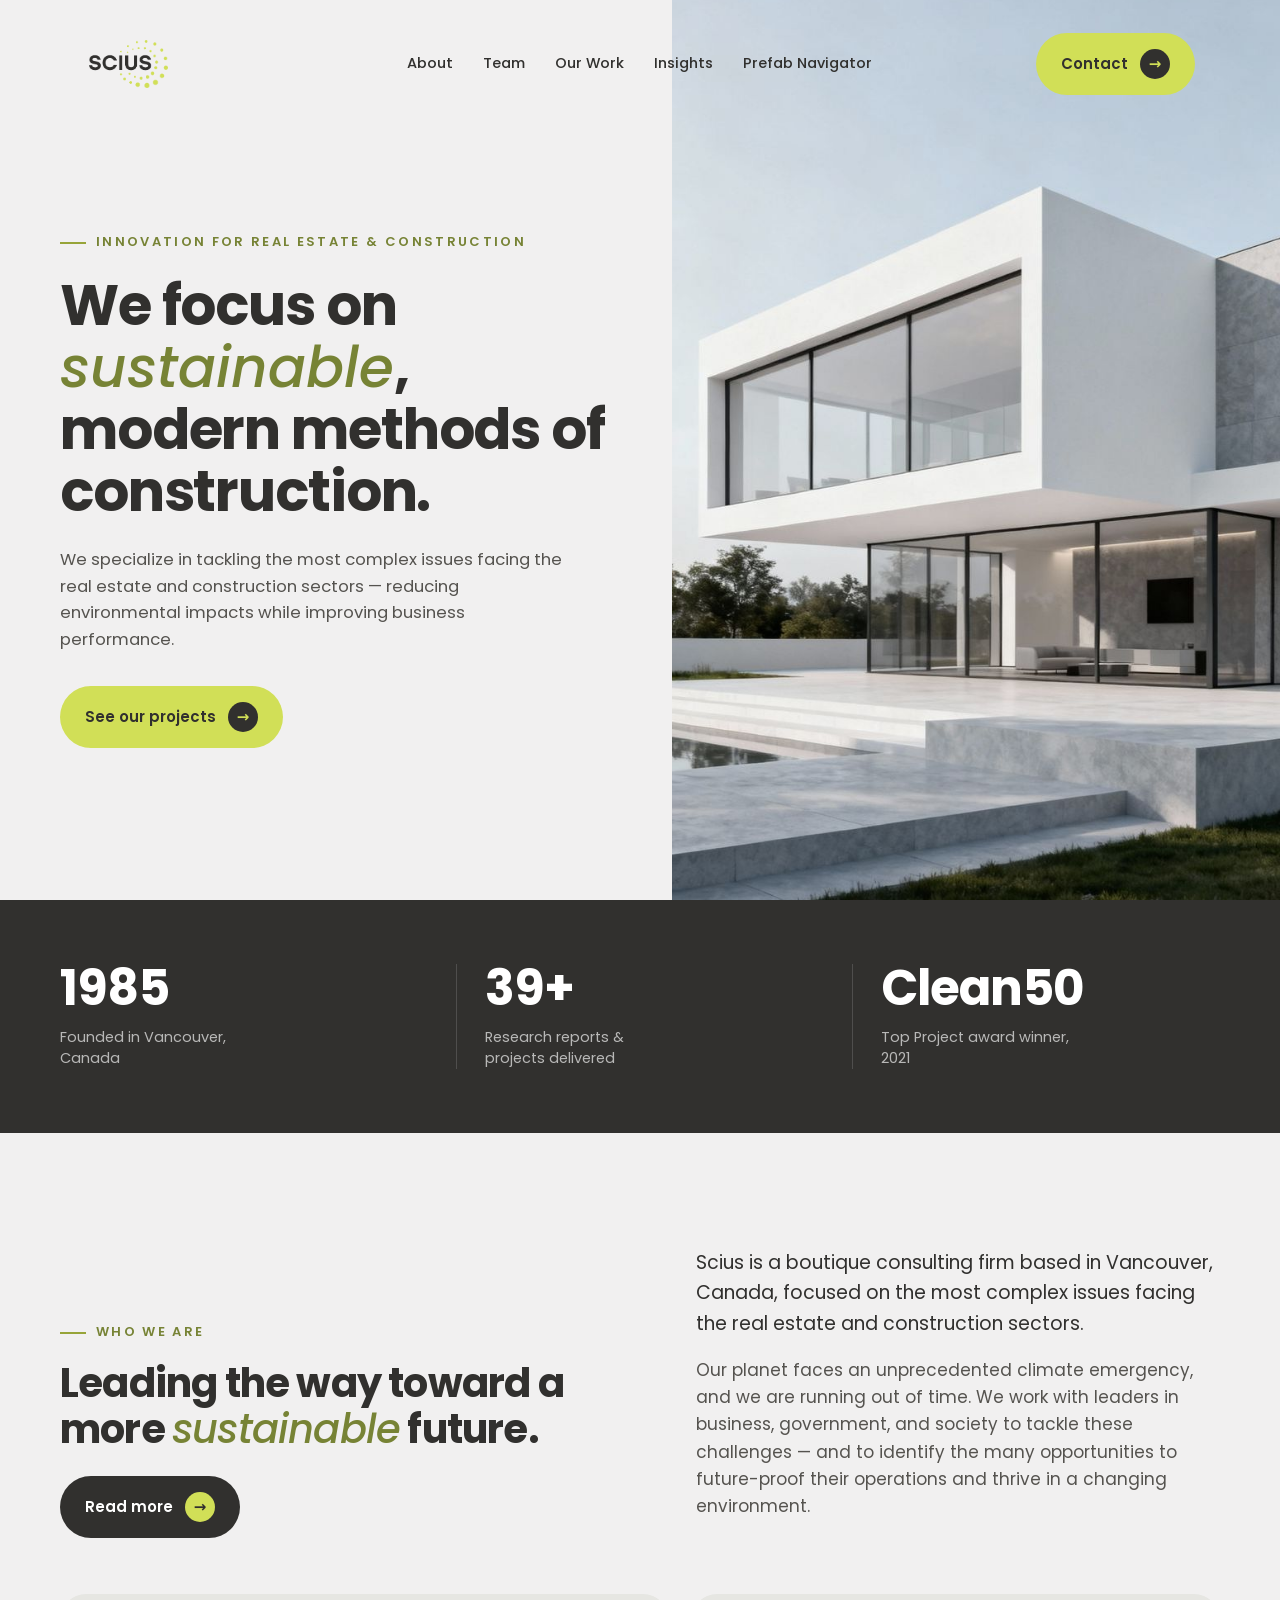
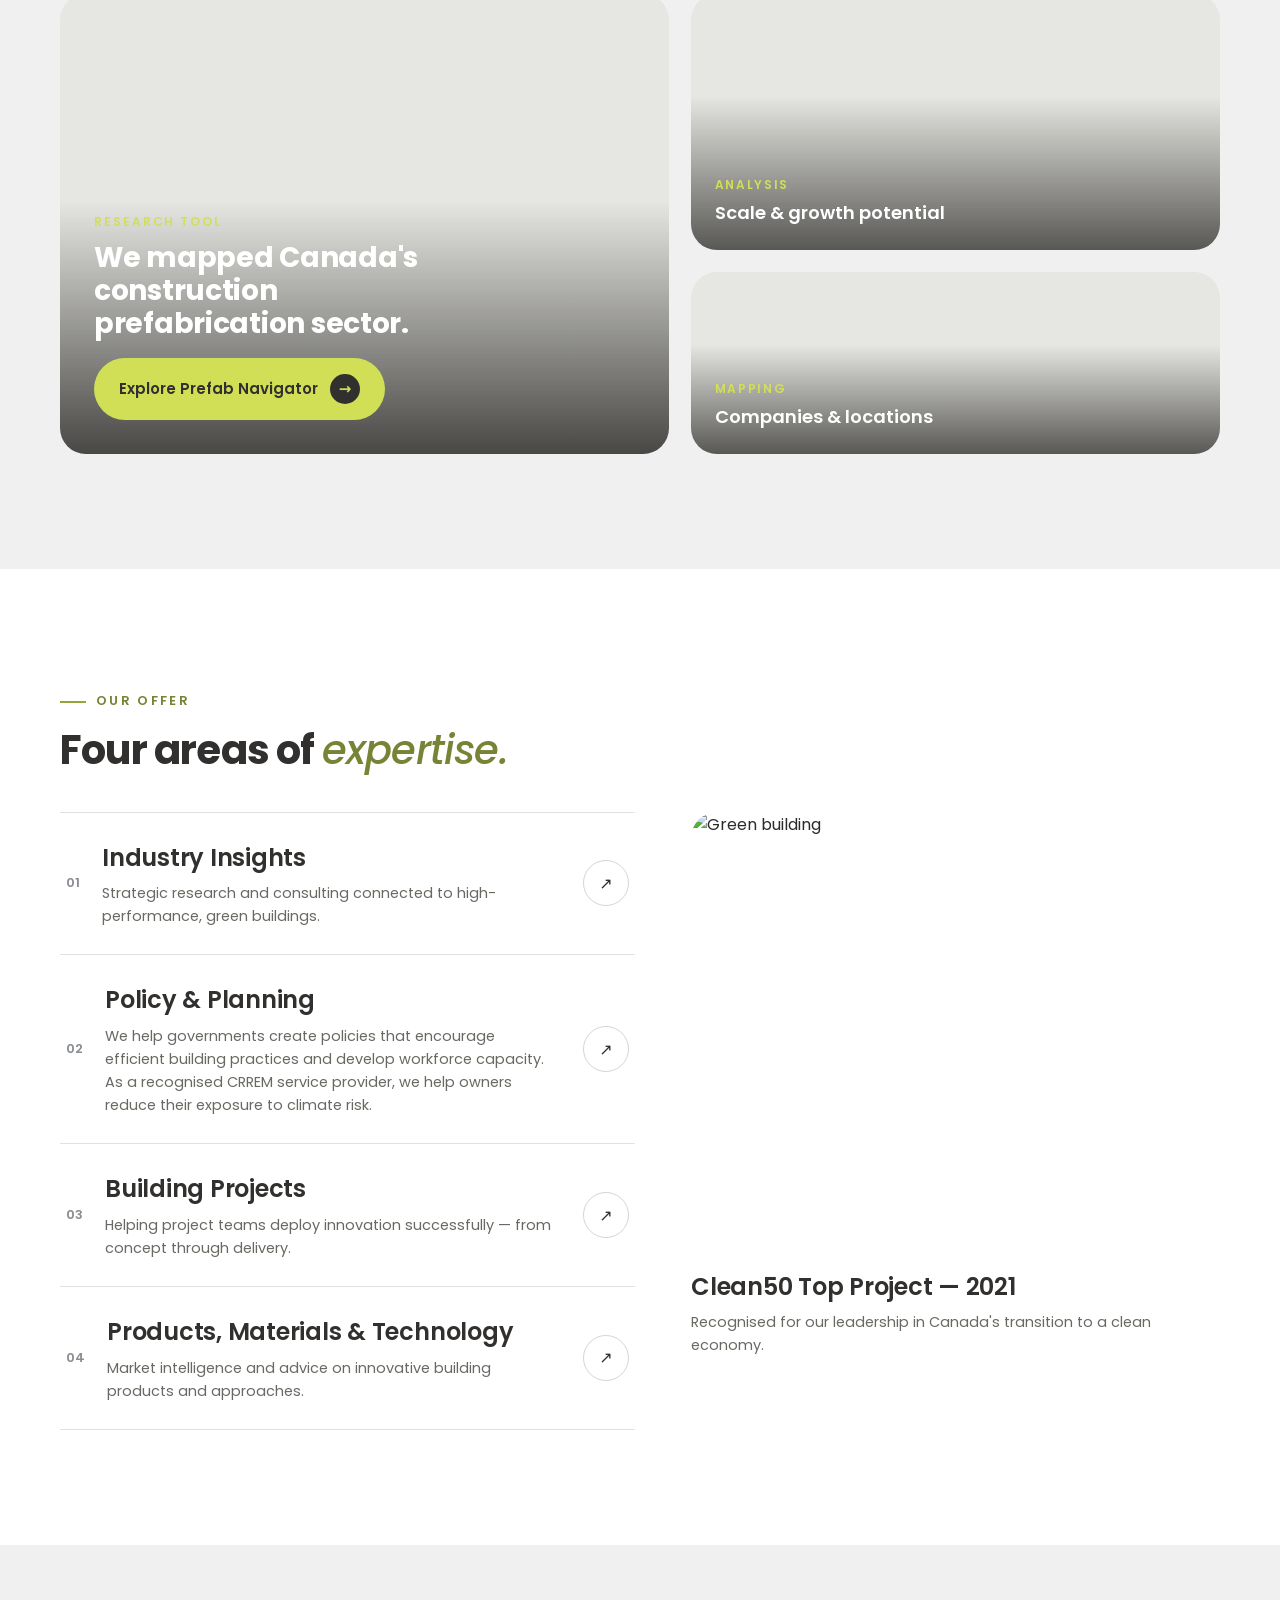
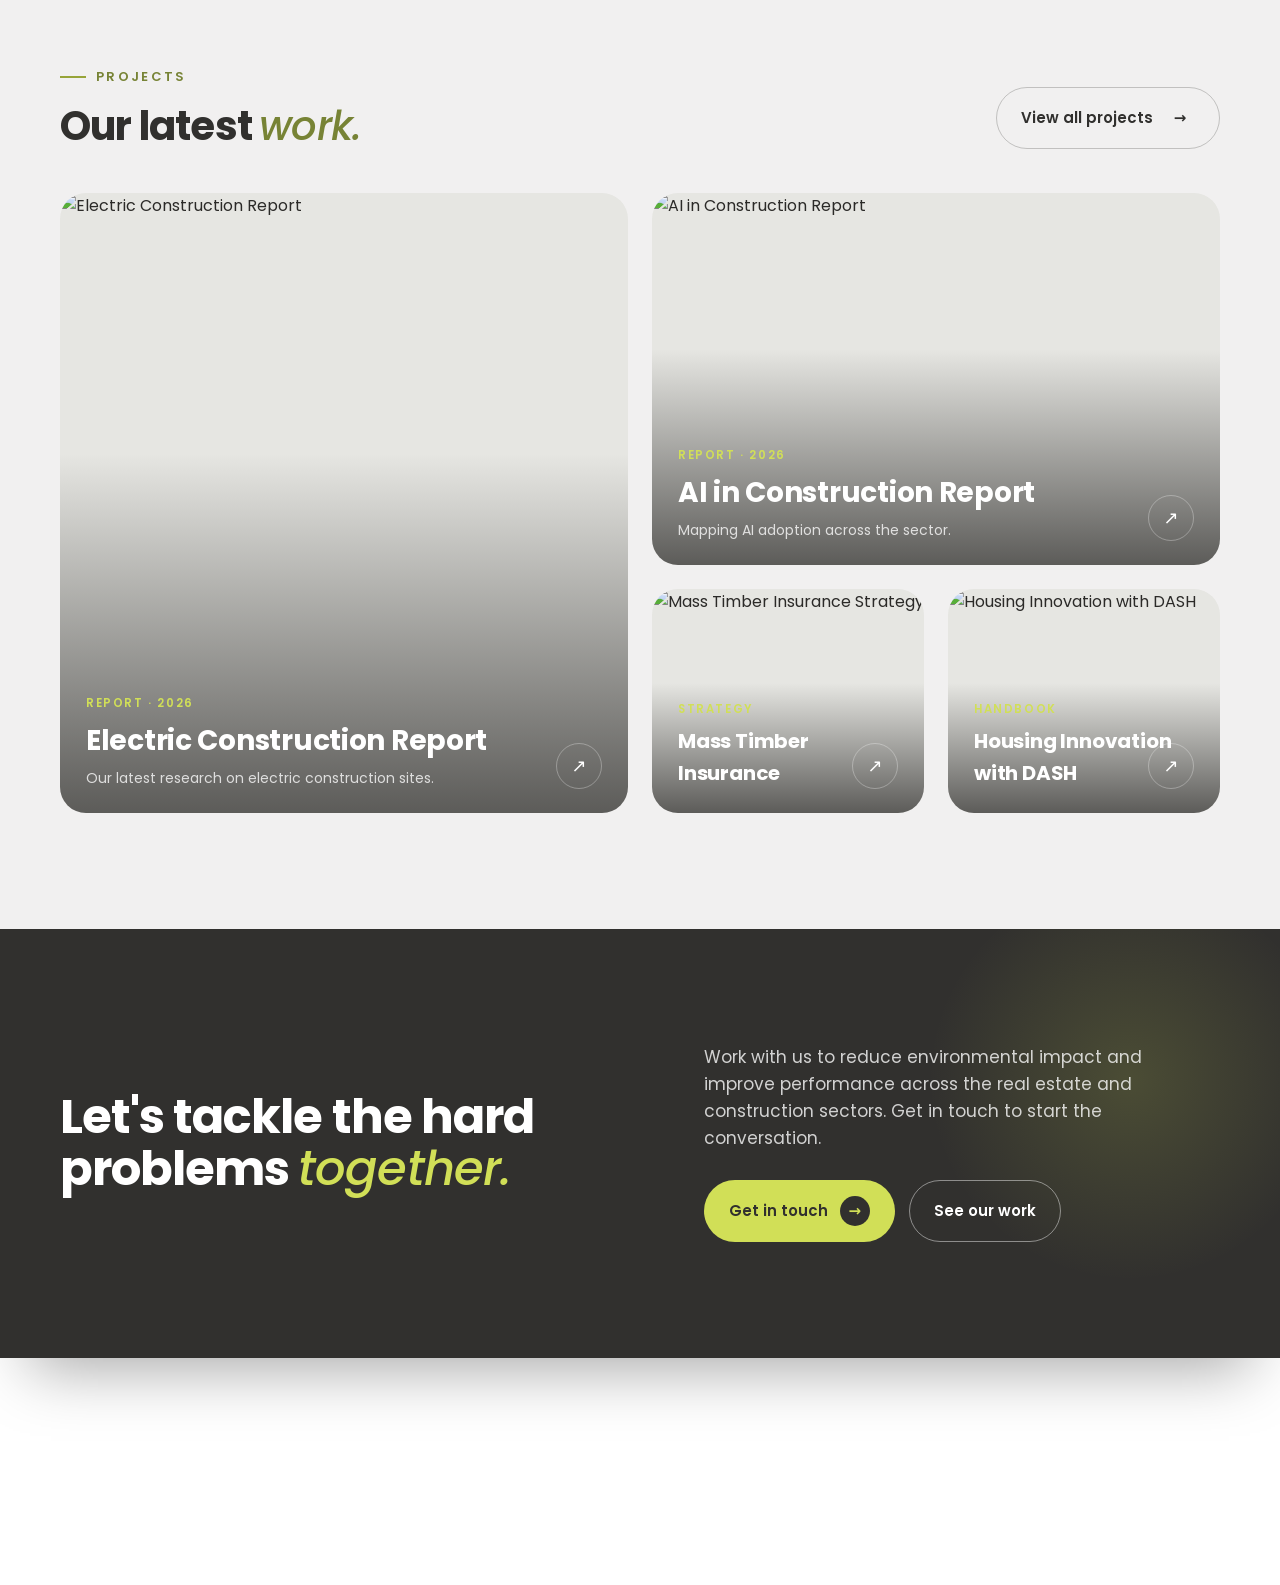
==== index.html @ 86c3b182 "Add single project page for Electric Construction Report - Full-bleed hero with image, tags, title, " ====
<!DOCTYPE html>
<html lang="en">
<head>
<meta charset="UTF-8" />
<meta name="viewport" content="width=device-width, initial-scale=1.0" />
<title>Scius Advisory — Innovation for Real Estate &amp; Construction</title>
<link rel="preconnect" href="https://fonts.googleapis.com" />
<link rel="preconnect" href="https://fonts.gstatic.com" crossorigin />
<link href="https://fonts.googleapis.com/css2?family=Poppins:ital,wght@0,400;0,500;0,600;0,700;0,800;1,400;1,500&display=swap" rel="stylesheet" />
<link rel="stylesheet" href="styles.css" />

</head>
<body>

  <!-- ========== HEADER ========== -->
  <header class="site-header" id="header">
    <div class="container">
      <div class="header-inner">
        <a href="index.html" class="logo" aria-label="Scius home">
          <img class="logo-light" src="assets/scius-logo-light.png" alt="Scius" />
          <img class="logo-dark" src="assets/scius-logo-dark.png" alt="Scius" />
        </a>
        <nav class="main-nav">
          <a href="about.html">About</a>
          <a href="team.html">Team</a>
          <a href="work.html">Our Work</a>
          <a href="insights.html">Insights</a>
          <a href="#prefab">Prefab Navigator</a>
        </nav>
        <div class="header-cta">
          <a href="contact.html" class="btn btn-lime">Contact<span class="arrow">→</span></a>
          <button class="nav-toggle" aria-label="Menu">≡</button>
        </div>
      </div>
    </div>
  </header>

  <!-- ========== MOBILE NAV ========== -->
  <div class="mobile-nav" id="mobileNav">
    <div class="mobile-nav-backdrop" id="mobileNavBackdrop"></div>
    <div class="mobile-nav-panel">
      <button class="mobile-nav-close" id="mobileNavClose" aria-label="Close menu">✕</button>
      <nav class="mobile-nav-links">
        <a href="about.html">About</a>
        <a href="team.html">Team</a>
        <a href="work.html">Our Work</a>
        <a href="insights.html">Insights</a>
        <a href="#prefab">Prefab Navigator</a>
        <a href="contact.html">Contact</a>
      </nav>
      <div class="mobile-nav-cta">
        <a href="contact.html" class="btn btn-lime">Get in touch<span class="arrow">→</span></a>
      </div>
    </div>
  </div>

  <!-- ========== PAGE CONTENT (scrolls over the revealed footer) ========== -->
  <main class="page-content">

  <!-- ========== HERO ========== -->
  <section class="hero" data-screen-label="Hero">
    <div class="hero-text">
      <span class="eyebrow hero-eyebrow">Innovation for Real Estate &amp; Construction</span>
      <h1>We focus on <em class="serif">sustainable</em>, modern methods of construction.</h1>
      <p class="lede">We specialize in tackling the most complex issues facing the real estate and construction sectors — reducing environmental impacts while improving business performance.</p>
      <div class="hero-actions">
        <a href="work.html" class="btn btn-lime">See our projects<span class="arrow">→</span></a>
      </div>
    </div>
    <div class="hero-media">
      <img class="hero-photo" src="assets/hero-house.jpg" alt="Modern sustainable home" />
    </div>
  </section>

  <!-- ========== STATS BAND ========== -->
  <section class="stats-band" data-screen-label="Stats">
    <div class="container">
      <div class="stats-row">
        <div class="stat"><div class="num count-up" data-target="2018" data-no-comma="true">0</div><div class="lbl">Founded in Vancouver, Canada</div></div>
        <div class="stat"><div class="num count-up" data-target="40" data-suffix="+">0</div><div class="lbl">Research reports &amp; projects delivered</div></div>
        <div class="stat"><div class="num">Clean50</div><div class="lbl">Top Project award winner, 2021</div></div>
      </div>
    </div>
  </section>

  <!-- ========== ABOUT / INTRO ========== -->
  <section class="section-pad bg-off" id="about" data-screen-label="About">
    <div class="container">
      <div class="about-head reveal">
        <div>
          <span class="eyebrow">Who we are</span>
          <h2 class="section-title" style="margin-top:18px;">Leading the way toward a more <em class="serif">sustainable</em> future.</h2>
          <div style="margin-top:24px;">
            <a href="about.html" class="btn btn-dark">Read more<span class="arrow">→</span></a>
          </div>
        </div>
        <div class="lead-col">
          <p>Scius is a boutique consulting firm based in Vancouver, Canada, focused on the most complex issues facing the real estate and construction sectors.</p>
          <p>Our planet faces an unprecedented climate emergency, and we are running out of time. We work with leaders in business, government, and society to tackle these challenges — and to identify the many opportunities to future-proof their operations and thrive in a changing environment.</p>
        </div>
      </div>

      <div class="prefab-grid reveal" id="prefab">
        <div class="prefab-main img-ph">
          <img id="prefab-main-img" class="parallax-img" src="https://images.unsplash.com/photo-1600566753190-17f0baa2a6c3?w=1200&q=80" alt="Prefab modular build in progress" />
          <div class="pf-overlay"></div>
          <div class="pf-content">
            <div class="pf-tag">Research tool</div>
            <h3>We mapped Canada's construction prefabrication sector.</h3>
            <a href="#prefab" class="btn btn-lime">Explore Prefab Navigator<span class="arrow">→</span></a>
          </div>
        </div>
        <div class="prefab-side">
          <div class="prefab-card img-ph">
            <img id="prefab-side-1" class="parallax-img" src="https://images.unsplash.com/photo-1541888946425-d81bb19240f5?w=900&q=80" alt="Prefab modular building" />
            <div class="pc-overlay"></div>
            <div class="pc-label"><span>Analysis</span>Scale &amp; growth potential</div>
          </div>
          <div class="prefab-card img-ph">
            <img id="prefab-side-2" class="parallax-img" src="https://images.unsplash.com/photo-1477959858617-67f85cf4f1df?w=900&q=80" alt="Map data facility" />
            <div class="pc-overlay"></div>
            <div class="pc-label"><span>Mapping</span>Companies &amp; locations</div>
          </div>
        </div>
      </div>
    </div>
  </section>

  <!-- ========== WHAT WE DO ========== -->
  <section class="section-pad bg-white" id="services" data-screen-label="What we do">
    <div class="container">
      <div class="wwd-head reveal">
        <span class="eyebrow">Our offer</span>
        <h2 class="section-title" style="margin-top:16px; max-width: 18ch;">Four areas of <em class="serif">expertise.</em></h2>
      </div>
      <div class="wwd-grid">
        <div class="service-list reveal">
          <div class="service">
            <div class="idx">01</div>
            <div><h3>Industry Insights</h3><p>Strategic research and consulting connected to high-performance, green buildings.</p></div>
            <div class="svc-arrow">↗</div>
          </div>
          <div class="service">
            <div class="idx">02</div>
            <div><h3>Policy &amp; Planning</h3><p>We help governments create policies that encourage efficient building practices and develop workforce capacity. As a recognised CRREM service provider, we help owners reduce their exposure to climate risk.</p></div>
            <div class="svc-arrow">↗</div>
          </div>
          <div class="service">
            <div class="idx">03</div>
            <div><h3>Building Projects</h3><p>Helping project teams deploy innovation successfully — from concept through delivery.</p></div>
            <div class="svc-arrow">↗</div>
          </div>
          <div class="service">
            <div class="idx">04</div>
            <div><h3>Products, Materials &amp; Technology</h3><p>Market intelligence and advice on innovative building products and approaches.</p></div>
            <div class="svc-arrow">↗</div>
          </div>
        </div>
        <div class="wwd-right">
          <div class="wwd-media reveal">
            <img id="wwd-img" src="https://images.unsplash.com/photo-1600585154340-be6161a56a0c?w=1200&q=80" alt="Green building" style="position:absolute;inset:0;width:100%;height:100%;object-fit:cover;" />
          </div>
          <div class="wm-badge">
            <div class="t">Clean50 Top Project — 2021</div>
            <div class="s">Recognised for our leadership in Canada's transition to a clean economy.</div>
          </div>
        </div>
      </div>
    </div>
  </section>

  <!-- ========== LATEST WORK ========== -->
  <section class="section-pad bg-off" id="work" data-screen-label="Latest work">
    <div class="container">
      <div class="work-head reveal">
        <div>
          <span class="eyebrow">Projects</span>
          <h2 class="section-title" style="margin-top:16px;">Our latest <em class="serif">work.</em></h2>
        </div>
        <a href="work.html" class="btn btn-outline">View all projects<span class="arrow">→</span></a>
      </div>
      <div class="work-grid reveal">
        <div class="work-col">
          <a class="work-card big img-ph" href="projects/electric-construction-report.html">
            <img id="work-1" src="https://scius.ca/wp-content/uploads/2026/02/Electric_Site_Cover_1200x900-1024x768.jpg" alt="Electric Construction Report" style="width:100%;height:100%;object-fit:cover;" />
            <div class="wc-overlay"></div>
            <div class="wc-meta">
              <div class="tag">Report · 2026</div>
              <h3>Electric Construction Report</h3>
              <div class="loc">Our latest research on electric construction sites.</div>
            </div>
            <span class="wc-arrow">↗</span>
          </a>
        </div>
        <div class="work-col right">
          <a class="work-card tall img-ph" href="#">
            <img id="work-2" src="https://scius.ca/wp-content/uploads/2026/02/AI-in-Construction-1200x900-1-1024x768.jpg" alt="AI in Construction Report" style="width:100%;height:100%;object-fit:cover;" />
            <div class="wc-overlay"></div>
            <div class="wc-meta">
              <div class="tag">Report · 2026</div>
              <h3>AI in Construction Report</h3>
              <div class="loc">Mapping AI adoption across the sector.</div>
            </div>
            <span class="wc-arrow">↗</span>
          </a>
          <div class="work-row2">
            <a class="work-card small img-ph" href="#">
              <img id="work-3" src="https://scius.ca/wp-content/uploads/2025/11/Mass-Timber-Insurance-Strategy_1200x900.jpg" alt="Mass Timber Insurance Strategy" style="width:100%;height:100%;object-fit:cover;" />
              <div class="wc-overlay"></div>
              <div class="wc-meta"><div class="tag">Strategy</div><h3>Mass Timber Insurance</h3></div>
              <span class="wc-arrow">↗</span>
            </a>
            <a class="work-card small img-ph" href="#">
              <img id="work-4" src="https://scius.ca/wp-content/uploads/2025/11/Exploded_1200x900-1024x768.png" alt="Housing Innovation with DASH" style="width:100%;height:100%;object-fit:cover;" />
              <div class="wc-overlay"></div>
              <div class="wc-meta"><div class="tag">Handbook</div><h3>Housing Innovation with DASH</h3></div>
              <span class="wc-arrow">↗</span>
            </a>
          </div>
        </div>
      </div>
    </div>
  </section>

  <!-- ========== CTA BAND (full-width) ========== -->
  <section class="cta-section section-pad" id="contact" data-screen-label="CTA">
    <div class="cta-deco"></div>
    <div class="container">
      <div class="cta-inner reveal">
        <h2>Let's tackle the hard problems <em class="serif">together.</em></h2>
        <div>
          <p>Work with us to reduce environmental impact and improve performance across the real estate and construction sectors. Get in touch to start the conversation.</p>
          <div class="cta-actions">
            <a href="contact.html" class="btn btn-lime">Get in touch<span class="arrow">→</span></a>
            <a href="work.html" class="btn btn-ghost">See our work</a>
          </div>
        </div>
      </div>
    </div>
  </section>

  </main>
  <!-- ========== /PAGE CONTENT ========== -->

  <!-- ========== FOOTER ========== -->
  <footer class="site-footer">
    <div class="container">
      <div class="footer-main">
        <a href="index.html"><img class="f-logo" src="assets/scius-logo-dark.png" alt="Scius Advisory" /></a>
        <nav class="footer-nav">
          <a href="about.html">About</a>
          <a href="team.html">Team</a>
          <a href="work.html">Our Work</a>
          <a href="insights.html">Insights</a>
          <a href="#prefab">Prefab Navigator</a>
          <a href="contact.html">Contact us</a>
        </nav>
        <a class="footer-social" href="https://www.linkedin.com/company/scius-advisory/" aria-label="LinkedIn">in</a>
      </div>
      <div class="footer-bottom">
        <div>© 2026 Scius Advisory Inc. All rights reserved.</div>
        <div class="legal">
          <a href="#">Privacy Policy</a>
          <a href="#">Terms of Service</a>
          <a href="#">Cookies Settings</a>
        </div>
      </div>
    </div>
  </footer>

  <!-- ========== SITE BEHAVIOUR ========== -->
  <script src="script.js"></script>


</body>
</html>
---- styles.css ----
:root {
  --charcoal: #31302E;
  --charcoal-2: #3d3c39;
  --moss: #778335;
  --fresh: #97A439;
  --lime: #D1DF57;
  --grey: #8A8E92;
  --offwhite: #F1F0F0;
  --white: #FFFFFF;
  --ink: #2b2a28;

  --font-sans: 'Poppins', system-ui, -apple-system, sans-serif;
  --font-serif: 'Poppins', system-ui, sans-serif;

  --maxw: 1240px;
  --gutter: 40px;
  --radius: 18px;
  --radius-lg: 26px;
}

* { box-sizing: border-box; margin: 0; padding: 0; }

html { scroll-behavior: smooth; }

body {
  font-family: var(--font-sans);
  color: var(--ink);
  background: var(--white);
  -webkit-font-smoothing: antialiased;
  text-rendering: optimizeLegibility;
  line-height: 1.6;
  overflow-x: hidden;
}

img { display: block; max-width: 100%; }

.container {
  width: 100%;
  max-width: var(--maxw);
  margin-inline: auto;
  padding-inline: var(--gutter);
}

a { color: inherit; text-decoration: none; }

em.serif {
  font-family: var(--font-serif);
  font-style: italic;
  font-weight: 500;
}

.eyebrow {
  font-size: 13px;
  font-weight: 600;
  letter-spacing: 0.18em;
  text-transform: uppercase;
  color: var(--moss);
  display: inline-flex;
  align-items: center;
  gap: 10px;
}
.eyebrow::before {
  content: "";
  width: 26px; height: 2px;
  background: var(--fresh);
  display: inline-block;
}

/* ---------- Buttons ---------- */
.btn {
  display: inline-flex;
  align-items: center;
  gap: 12px;
  font-family: var(--font-sans);
  font-weight: 600;
  font-size: 15px;
  padding: 15px 24px;
  border-radius: 100px;
  border: 1.5px solid transparent;
  cursor: pointer;
  transition: transform .25s ease, background .25s ease, color .25s ease, border-color .25s ease;
  white-space: nowrap;
}
.btn:hover { transform: translateY(-2px); }
.btn .arrow {
  width: 30px; height: 30px;
  border-radius: 50%;
  display: grid; place-items: center;
  flex: none;
  transition: transform .25s ease;
}
.btn:hover .arrow { transform: translate(2px, -2px); }

.btn-lime { background: var(--lime); color: var(--charcoal); }
.btn-lime .arrow { background: var(--charcoal); color: var(--lime); }
.btn-lime:hover { background: #c6d544; }

.btn-dark { background: var(--charcoal); color: var(--white); }
.btn-dark .arrow { background: var(--lime); color: var(--charcoal); }

.btn-ghost { background: transparent; color: var(--white); border-color: rgba(255,255,255,.45); }
.btn-ghost:hover { background: rgba(255,255,255,.1); border-color: rgba(255,255,255,.8); }

.btn-outline { background: transparent; color: var(--charcoal); border-color: rgba(49,48,46,.25); }
.btn-outline:hover { border-color: var(--charcoal); }

/* ---------- Header ---------- */
.site-header {
  position: fixed;
  inset: 0 0 auto 0;
  z-index: 100;
  padding-top: 18px;
  transition: padding .3s ease;
}
.header-inner {
  display: flex;
  align-items: center;
  justify-content: space-between;
  gap: 28px;
  padding: 14px 24px 14px 28px;
  border-radius: 100px;
  border: 1px solid transparent;
  transition: background .3s ease, border-color .3s ease, box-shadow .3s ease;
}
.site-header.scrolled { padding-top: 12px; }
.site-header.scrolled .header-inner {
  background: rgba(241,240,240,.85);
  backdrop-filter: blur(14px);
  -webkit-backdrop-filter: blur(14px);
  border-color: rgba(49,48,46,.08);
  box-shadow: 0 10px 30px -18px rgba(0,0,0,.3);
}

.logo { position: relative; height: 48px; width: 154px; flex: none; }
.logo img { position: absolute; inset: 0; height: 100%; width: auto; object-fit: contain; transition: opacity .3s ease; }
.logo .logo-light { opacity: 0; }
.logo .logo-dark { opacity: 1; }

.main-nav { display: flex; align-items: center; gap: 30px; }
.main-nav a {
  font-size: 14.5px;
  font-weight: 500;
  color: var(--charcoal);
  transition: color .25s ease;
  position: relative;
}
.main-nav a::after {
  content: ""; position: absolute; left: 0; bottom: -6px;
  width: 0; height: 2px; background: var(--fresh);
  transition: width .25s ease;
}
.main-nav a:hover::after, .main-nav a.active::after { width: 100%; }
.main-nav a.active { color: var(--moss); }

.header-cta { display: flex; align-items: center; gap: 8px; }
.nav-toggle { display: none; }

/* ---------- Mobile Nav Overlay ---------- */
.mobile-nav {
  position: fixed;
  inset: 0;
  z-index: 200;
  visibility: hidden;
  pointer-events: none;
}
.mobile-nav.open {
  visibility: visible;
  pointer-events: auto;
}
.mobile-nav-backdrop {
  position: absolute;
  inset: 0;
  background: rgba(28,27,25,.45);
  opacity: 0;
  transition: opacity .35s ease;
}
.mobile-nav.open .mobile-nav-backdrop { opacity: 1; }
.mobile-nav-panel {
  position: absolute;
  top: 0; right: 0; bottom: 0;
  width: min(340px, 85vw);
  background: var(--white);
  padding: 28px;
  display: flex;
  flex-direction: column;
  gap: 8px;
  transform: translateX(100%);
  transition: transform .35s cubic-bezier(.4,0,.2,1);
  overflow-y: auto;
}
.mobile-nav.open .mobile-nav-panel { transform: translateX(0); }
.mobile-nav-close {
  align-self: flex-end;
  width: 44px; height: 44px;
  border-radius: 50%;
  border: 1.5px solid rgba(49,48,46,.15);
  background: transparent;
  color: var(--charcoal);
  font-size: 22px;
  cursor: pointer;
  display: grid;
  place-items: center;
  transition: background .25s ease;
  margin-bottom: 12px;
}
.mobile-nav-close:hover { background: var(--offwhite); }
.mobile-nav-links {
  display: flex;
  flex-direction: column;
  gap: 0;
}
.mobile-nav-links a {
  display: block;
  padding: 16px 4px;
  font-size: 18px;
  font-weight: 600;
  color: var(--charcoal);
  border-bottom: 1px solid rgba(49,48,46,.08);
  transition: color .25s ease, padding-left .25s ease;
}
.mobile-nav-links a:first-child { border-top: 1px solid rgba(49,48,46,.08); }
.mobile-nav-links a:hover { color: var(--moss); padding-left: 8px; }
.mobile-nav-links a.active { color: var(--moss); }
.mobile-nav-cta {
  margin-top: auto;
  padding-top: 24px;
}
.mobile-nav-cta .btn { width: 100%; justify-content: center; }

/* ---------- Hero ---------- */
/* Subtle placeholder treatment so empty image slots read as image zones */
.img-ph {
  background-color: #e6e6e2;
}

.hero {
  position: relative;
  min-height: 100vh;
  display: grid;
  grid-template-columns: 1.05fr 0.95fr;
  background: var(--offwhite);
  overflow: hidden;
}
.hero-text {
  display: flex; flex-direction: column; justify-content: center;
  padding: 150px var(--gutter) 70px;
  padding-left: max(var(--gutter), calc((100vw - var(--maxw)) / 2 + var(--gutter)));
}
.hero-media { position: relative; background: #dee1e3; }
.hero-media .hero-photo { position: absolute; inset: 0; width: 100%; height: 100%; object-fit: cover; object-position: 50% 50%; }

.hero-eyebrow { color: var(--moss); }
.hero-eyebrow::before { background: var(--fresh); }

.hero h1 {
  font-size: clamp(36px, 4.4vw, 58px);
  line-height: 1.1;
  letter-spacing: -0.02em;
  font-weight: 700;
  color: var(--charcoal);
  margin: 22px 0 0;
  max-width: 15ch;
}
.hero h1 em.serif { color: var(--moss); letter-spacing: 0; }

.hero p.lede {
  margin-top: 24px;
  font-size: clamp(16px, 1.3vw, 19px);
  color: #55534f;
  max-width: 46ch;
  line-height: 1.6;
}
.hero-actions { margin-top: 32px; display: flex; gap: 14px; flex-wrap: wrap; }

.stats-band { background: var(--charcoal); color: var(--white); padding-block: clamp(42px, 5vw, 66px); }
.stats-row { display: grid; grid-template-columns: repeat(3, 1fr); gap: 28px; }
.stats-row .stat { padding-left: 28px; border-left: 1px solid rgba(255,255,255,.15); }
.stats-row .stat:first-child { padding-left: 0; border-left: none; }
.stats-row .num {
  font-size: clamp(34px, 3.8vw, 54px);
  font-weight: 700; letter-spacing: -0.02em; line-height: 1; color: var(--white);
}
.stats-row .num span { color: var(--lime); }
.stats-row .lbl { margin-top: 14px; font-size: 14.5px; color: rgba(255,255,255,.66); max-width: 22ch; line-height: 1.45; }

/* ---------- Section scaffold ---------- */
section { position: relative; }
.section-pad { padding-block: clamp(80px, 9vw, 140px); }
.bg-off { background: var(--offwhite); }
.bg-white { background: var(--white); }
.bg-charcoal { background: var(--charcoal); color: var(--white); }

h2.section-title {
  font-size: clamp(28px, 3.2vw, 40px);
  line-height: 1.14;
  letter-spacing: -0.02em;
  font-weight: 700;
  color: var(--charcoal);
}
.bg-charcoal h2.section-title { color: var(--white); }
h2.section-title em.serif { color: var(--moss); }
.bg-charcoal h2.section-title em.serif { color: var(--lime); }

/* ---------- About / intro ---------- */
.about-head {
  display: grid;
  grid-template-columns: 1.1fr 1fr;
  gap: 60px;
  align-items: end;
}
.about-head .lead-col p { font-size: 17px; color: #55534f; margin-bottom: 18px; }
.about-head .lead-col p:first-child { font-size: 19px; color: var(--charcoal); }

.prefab-grid {
  margin-top: 56px;
  display: grid;
  grid-template-columns: 1.15fr 1fr;
  gap: 22px;
}
.prefab-main {
  position: relative;
  border-radius: var(--radius-lg);
  overflow: hidden;
  min-height: 460px;
}
.prefab-main > img.parallax-img,
.prefab-card > img.parallax-img {
  position: absolute;
  inset: -20% 0;
  width: 100%;
  height: 140%;
  object-fit: cover;
  will-change: transform;
}
.prefab-main image-slot { position: absolute; inset: 0; width: 100%; height: 100%; }
.prefab-main .pf-overlay {
  position: absolute; inset: 0; z-index: 2; pointer-events: none;
  background: linear-gradient(0deg, rgba(28,27,25,.78) 0%, rgba(28,27,25,0) 55%);
}
.prefab-main .pf-content {
  position: absolute; left: 0; bottom: 0; z-index: 3;
  padding: 34px;
  color: var(--white);
}
.prefab-main .pf-content .pf-tag {
  font-size: 12px; letter-spacing: .16em; text-transform: uppercase;
  color: var(--lime); font-weight: 600;
}
.prefab-main .pf-content h3 {
  font-size: 28px; font-weight: 700; margin: 10px 0 18px; letter-spacing: -0.01em;
  line-height: 1.18; max-width: 18ch;
}
.prefab-side { display: grid; grid-template-rows: 1.4fr 1fr; gap: 22px; }
.prefab-card {
  position: relative; border-radius: var(--radius-lg); overflow: hidden;
}
.prefab-card image-slot { position: absolute; inset: 0; width: 100%; height: 100%; }
.prefab-card .pc-overlay {
  position: absolute; inset: 0; z-index: 2; pointer-events: none;
  background: linear-gradient(0deg, rgba(28,27,25,.7) 0%, rgba(28,27,25,0) 60%);
}
.prefab-card .pc-label {
  position: absolute; left: 24px; bottom: 22px; z-index: 3;
  color: var(--white); font-weight: 600; font-size: 18px;
}
.prefab-card .pc-label span { display: block; font-size: 12px; letter-spacing: .14em; text-transform: uppercase; color: var(--lime); font-weight: 600; margin-bottom: 5px; }

/* ---------- What we do ---------- */
.wwd-grid { display: grid; grid-template-columns: 1fr 0.92fr; gap: 56px; align-items: start; margin-top: 14px; }
.wwd-head { margin-bottom: 38px; }
.service-list { display: flex; flex-direction: column; }
.service {
  display: grid;
  grid-template-columns: auto 1fr auto;
  gap: 22px;
  align-items: center;
  padding: 26px 6px;
  border-top: 1px solid rgba(49,48,46,.14);
  cursor: pointer;
  transition: padding .3s ease;
}
.service:last-child { border-bottom: 1px solid rgba(49,48,46,.14); }
.service .idx { font-size: 13px; color: var(--grey); font-weight: 600; font-variant-numeric: tabular-nums; }
.service h3 { font-size: 24px; font-weight: 600; color: var(--charcoal); letter-spacing: -0.01em; }
.service p { font-size: 14.5px; color: #6a6862; margin-top: 5px; max-width: 50ch; }
.service .svc-arrow {
  width: 46px; height: 46px; border-radius: 50%;
  border: 1.5px solid rgba(49,48,46,.2);
  display: grid; place-items: center; flex: none;
  transition: all .3s ease;
  color: var(--charcoal);
}
.service:hover { padding-left: 16px; }
.service:hover .svc-arrow { background: var(--lime); border-color: var(--lime); transform: rotate(0deg); }
.service:hover h3 { color: var(--moss); }

.wwd-right { position: sticky; top: 100px; }
.wwd-media { position: relative; border-radius: var(--radius-lg); overflow: hidden; min-height: 440px; }
.wwd-media image-slot { position: absolute; inset: 0; width: 100%; height: 100%; }
.wm-badge {
  margin-top: 16px;
}
.wm-badge .t { font-weight: 600; color: var(--charcoal); font-size: 24px; letter-spacing: -0.01em; }
.wm-badge .s { font-size: 14.5px; color: #6a6862; margin-top: 5px; }

/* ---------- Latest work ---------- */
.work-head { display: flex; align-items: flex-end; justify-content: space-between; gap: 30px; margin-bottom: 44px; }
.work-grid { display: grid; grid-template-columns: 1fr 1fr; gap: 24px; align-items: stretch; }
.work-col { display: flex; flex-direction: column; gap: 24px; }
.work-card { position: relative; border-radius: var(--radius-lg); overflow: hidden; }
.work-card image-slot { position: absolute; inset: 0; width: 100%; height: 100%; }
.work-card .wc-overlay {
  position: absolute; inset: 0; z-index: 2; pointer-events: none;
  background: linear-gradient(0deg, rgba(28,27,25,.74) 0%, rgba(28,27,25,0) 58%);
  opacity: .92; transition: opacity .3s ease;
}
.work-card .wc-meta { position: absolute; left: 26px; right: 26px; bottom: 24px; z-index: 3; color: var(--white); }
.work-card .wc-meta .tag {
  font-size: 11.5px; letter-spacing: .14em; text-transform: uppercase; font-weight: 600; color: var(--lime);
}
.work-card .wc-meta h3 { font-size: 28px; font-weight: 700; margin-top: 7px; letter-spacing: -0.01em; }
.work-card .wc-meta .loc { font-size: 14px; color: rgba(255,255,255,.78); margin-top: 3px; }
a.work-card { display: block; text-decoration: none; color: inherit; cursor: pointer; }
.wc-arrow { position: absolute; bottom: 24px; right: 26px; z-index: 3; width: 46px; height: 46px; border-radius: 50%; border: 1.5px solid rgba(255,255,255,0.3); display: grid; place-items: center; font-size: 18px; color: #fff; transition: all 0.3s ease; }
.work-card img { transition: transform 0.5s ease; }
.work-card:hover img { transform: scale(1.05); }
.work-card:hover .wc-arrow { background: var(--lime); border-color: var(--lime); color: var(--charcoal); }
.work-card.big { flex: 1; min-height: 620px; }
.work-card.tall { min-height: 372px; }
.work-card.small { min-height: 224px; }
.work-card.small h3 { font-size: 20px; }
.work-col.right { display: grid; grid-template-rows: 1fr auto; gap: 24px; }
.work-row2 { display: grid; grid-template-columns: 1fr 1fr; gap: 24px; }

/* ---------- CTA band (full-width) ---------- */
.cta-section { position: relative; overflow: hidden; background: var(--charcoal); }
.cta-inner { display: grid; grid-template-columns: 1.15fr 1fr; gap: 50px; align-items: center; position: relative; z-index: 2; }
.cta-section h2 { font-size: clamp(30px, 4vw, 48px); font-weight: 700; color: var(--white); letter-spacing: -0.02em; line-height: 1.08; }
.cta-section h2 em.serif { color: var(--lime); }
.cta-section p { color: rgba(255,255,255,.78); font-size: 17px; margin-bottom: 28px; max-width: 46ch; }
.cta-actions { display: flex; gap: 14px; flex-wrap: wrap; }
.cta-deco {
  position: absolute; right: -80px; top: -80px; z-index: 1;
  width: 460px; height: 460px; opacity: .9;
  background: radial-gradient(circle at center, rgba(209,223,87,.18), transparent 62%);
  pointer-events: none;
}

/* ---------- Reveal footer ---------- */
/* All scrolling content sits above the fixed footer and slides up to reveal it */
.page-content {
  position: relative;
  z-index: 2;
  background: var(--white);
  box-shadow: 0 40px 60px -30px rgba(0,0,0,.35);
}
.site-footer {
  position: fixed;
  left: 0; right: 0; bottom: 0;
  z-index: 1;
  background: var(--offwhite);
  color: var(--ink);
}
.footer-main {
  display: flex; align-items: center; justify-content: space-between; gap: 30px;
  padding: 48px 0 30px; flex-wrap: wrap;
}
.footer-main .f-logo { width: 116px; }
.footer-nav { display: flex; gap: 34px; flex-wrap: wrap; }
.footer-nav a { font-size: 15px; color: #55534f; transition: color .2s ease; }
.footer-nav a:hover { color: var(--moss); }
.footer-social {
  width: 40px; height: 40px; border-radius: 50%;
  border: 1px solid rgba(49,48,46,.22);
  display: grid; place-items: center; color: var(--charcoal);
  font-weight: 700; font-size: 13px; letter-spacing: -0.02em;
  transition: background .2s ease, color .2s ease, border-color .2s ease;
}
.footer-social:hover { background: var(--charcoal); color: var(--white); border-color: var(--charcoal); }
.footer-bottom {
  display: flex; align-items: center; justify-content: space-between; gap: 20px;
  padding: 22px 0 34px; border-top: 1px solid rgba(49,48,46,.12); flex-wrap: wrap;
  font-size: 13.5px; color: #8a8884;
}
.footer-bottom .legal { display: flex; gap: 26px; flex-wrap: wrap; }
.footer-bottom .legal a { color: #8a8884; transition: color .2s ease; }
.footer-bottom .legal a:hover { color: var(--moss); }

/* ---------- reveal ---------- */
.reveal { opacity: 0; transform: translateY(26px); transition: opacity .8s cubic-bezier(.2,.7,.2,1), transform .8s cubic-bezier(.2,.7,.2,1); }
.reveal.in { opacity: 1; transform: none; }
@media (prefers-reduced-motion: reduce) { .reveal { opacity: 1; transform: none; transition: none; } }

/* Tweak: headline accent words rendered plain instead of italic */
[data-headlines="plain"] em.serif {
  font-style: normal;
}

/* ---------- responsive ---------- */
@media (max-width: 1000px) {
  .about-head, .prefab-grid, .wwd-grid, .work-grid, .cta-inner { grid-template-columns: 1fr; }
  .stats-row { grid-template-columns: 1fr 1fr; gap: 36px 28px; }
  .stats-row .stat:nth-child(3) { padding-left: 0; border-left: none; }
  .hero { grid-template-columns: 1fr; }
  .hero-media { min-height: 58vh; }
  .hero-text { padding: 128px var(--gutter) 50px; padding-left: var(--gutter); }
  .prefab-side { grid-template-rows: none; grid-template-columns: 1fr 1fr; }
  .wwd-right { position: relative; top: 0; }
  .wwd-media { min-height: 380px; }
}
@media (max-width: 760px) {
  :root { --gutter: 22px; }
  .main-nav, .header-cta .btn span.lbl { display: none; }
  .nav-toggle {
    display: inline-flex; align-items: center; justify-content: center;
    width: 46px; height: 46px; border-radius: 50%; border: 1.5px solid rgba(49,48,46,.25);
    background: transparent; color: var(--charcoal); cursor: pointer;
  }
  .site-header.scrolled .nav-toggle { color: var(--charcoal); border-color: rgba(49,48,46,.25); }
  .hero-stats .stat, .stats-row .stat { padding-left: 0; border-left: none; }
  .prefab-side { grid-template-columns: 1fr; }
  .work-row2 { grid-template-columns: 1fr; }

  /* Hero */
  .hero h1 { max-width: none; }
  .hero-media { min-height: 44vh; }
  .hero-text { padding: 110px var(--gutter) 40px; }

  /* Work cards */
  .work-card.big { min-height: 360px; }
  .work-card.tall { min-height: 280px; }
  .work-card .wc-meta h3 { font-size: 22px; }
  .work-head { flex-direction: column; align-items: flex-start; gap: 16px; }

  /* Services */
  .service { gap: 14px; padding: 20px 4px; }
  .service h3 { font-size: 20px; }
  .service .svc-arrow { width: 38px; height: 38px; font-size: 14px; }

  /* Stats */
  .stats-row { grid-template-columns: 1fr; gap: 28px; }
  .stats-row .stat { padding-left: 0; border-left: none; border-bottom: 1px solid rgba(255,255,255,.1); padding-bottom: 24px; }
  .stats-row .stat:last-child { border-bottom: none; padding-bottom: 0; }

  /* Footer */
  .footer-main { flex-direction: column; align-items: flex-start; gap: 24px; }
  .footer-nav { flex-direction: column; gap: 12px; }
  .footer-bottom { flex-direction: column; align-items: flex-start; gap: 14px; }
  .footer-bottom .legal { gap: 18px; }

  /* CTA */
  .cta-inner { gap: 28px; }
  .cta-actions { flex-direction: column; }
  .cta-actions .btn { width: 100%; justify-content: center; }

  /* About page responsive */
  .tst-arrow { display: none; }

}

/* ---------- Small mobile ---------- */
@media (max-width: 480px) {
  .hero h1 { font-size: clamp(28px, 8vw, 36px); }
  .hero p.lede { font-size: 15px; }
  .prefab-main { min-height: 320px; }
  .prefab-main .pf-content h3 { font-size: 22px; }
  .work-card.big { min-height: 280px; }
  .work-card.small { min-height: 180px; }
  .num-stats { grid-template-columns: 1fr; gap: 24px; }
  .btn { font-size: 14px; padding: 13px 20px; }
}

/* ========== ABOUT PAGE ========== */

/* About hero — centered text variant */
.hero.about-hero,
body:has(section[data-screen-label="About hero"]) .hero {
  display: block;
  min-height: auto;
  grid-template-columns: none;
  padding: clamp(156px, 17vw, 224px) 0 clamp(64px, 8vw, 104px);
  text-align: center;
}
.about-hero-bg {
  position: absolute; inset: 0; width: 100%; height: 100%;
  object-fit: cover; object-position: center;
  opacity: 0.15; pointer-events: none; z-index: 0;
}
body:has(section[data-screen-label="About hero"]) .hero .container { position: relative; z-index: 1; }
body:has(section[data-screen-label="About hero"]) .hero h1 {
  font-size: clamp(40px, 5.6vw, 76px);
  line-height: 1.04;
  letter-spacing: -0.025em;
  max-width: 18ch;
  margin: 0 auto;
}
body:has(section[data-screen-label="About hero"]) .hero p.sub {
  margin: 26px auto 0;
  font-size: clamp(16px, 1.35vw, 20px);
  color: #55534f;
  max-width: 60ch;
}

/* ---------- Our story ---------- */
.story-head { display: grid; grid-template-columns: 1.05fr 1fr; gap: 56px; align-items: start; }
.story-head .eyebrow { margin-bottom: 18px; }
.story-head h2 { max-width: 16ch; }
.story-body p { font-size: 17px; color: #55534f; margin-bottom: 16px; }
.story-body p:first-child { font-size: 19px; color: var(--charcoal); }
.story-body p:last-child { margin-bottom: 0; }
.story-img { margin-top: clamp(40px, 5vw, 64px); width: 100%; aspect-ratio: 16 / 8; border-radius: var(--radius-lg); overflow: hidden; position: relative; }

/* ---------- Trusted by ---------- */
.trust { text-align: center; }
.trust .label { font-size: 14px; font-weight: 600; color: #8a8884; letter-spacing: .01em; }
.logos { display: flex; flex-wrap: wrap; justify-content: center; align-items: center; gap: 26px 52px; margin-top: 34px; }
.logos .wm { font-size: clamp(17px, 1.7vw, 21px); font-weight: 700; letter-spacing: -0.01em; color: #a3a19b; transition: color .25s ease; white-space: nowrap; }
.logos .wm:hover { color: var(--charcoal); }

/* ---------- By the numbers ---------- */
.nums-grid { display: grid; grid-template-columns: 1fr 0.92fr; gap: clamp(40px, 5vw, 76px); align-items: center; }
.nums-head h2 { max-width: 14ch; }
.nums-head p { font-size: 16.5px; color: #55534f; margin-top: 20px; max-width: 46ch; }
.num-stats { display: grid; grid-template-columns: 1fr 1fr; gap: 34px 36px; margin-top: 40px; }
.num-stat .n { font-size: clamp(34px, 3.6vw, 50px); font-weight: 700; letter-spacing: -0.02em; line-height: 1; color: var(--charcoal); }
.num-stat .n span { color: var(--moss); }
.num-stat .l { font-size: 14.5px; color: #6a6862; margin-top: 8px; }
.nums-img { position: relative; border-radius: var(--radius-lg); overflow: hidden; min-height: 460px; align-self: stretch; }

/* ---------- Testimonial carousel ---------- */
.tst { position: relative; max-width: 1000px; margin-inline: auto; text-align: center; }
.tst .wm { font-size: 22px; font-weight: 700; color: var(--moss); letter-spacing: -0.01em; }
.tst-track { position: relative; margin-top: 30px; min-height: 220px; }
.tst-slide { position: absolute; inset: 0; opacity: 0; transition: opacity .5s ease; pointer-events: none; display: flex; flex-direction: column; align-items: center; }
.tst-slide.active { opacity: 1; pointer-events: auto; position: relative; }
.tst blockquote { font-size: clamp(20px, 2.1vw, 27px); font-weight: 600; color: var(--charcoal); line-height: 1.42; letter-spacing: -0.01em; max-width: 48ch; margin: 0 auto; }
.tst .who { margin-top: 26px; display: flex; flex-direction: column; align-items: center; gap: 12px; }
.tst .who .av { width: 48px; height: 48px; border-radius: 50%; background: var(--offwhite); display: grid; place-items: center; font-weight: 700; color: var(--moss); font-size: 15px; border: 1px solid rgba(49,48,46,.1); }
.tst .who .nm { font-weight: 700; color: var(--charcoal); font-size: 15px; }
.tst .who .ps { font-size: 13.5px; color: #8a8884; margin-top: -8px; }
.tst-arrow {
  position: absolute; top: 50%; transform: translateY(-50%); z-index: 3;
  width: 48px; height: 48px; border-radius: 50%; border: 1.5px solid rgba(49,48,46,.2);
  background: var(--white); display: grid; place-items: center; cursor: pointer; color: var(--charcoal);
  transition: all .25s ease;
}
.tst-arrow:hover { background: var(--lime); border-color: var(--lime); }
.tst-arrow.prev { left: -8px; }
.tst-arrow.next { right: -8px; }
.tst-dots { display: flex; justify-content: center; gap: 9px; margin-top: 34px; }
.tst-dots button { width: 8px; height: 8px; border-radius: 50%; border: none; background: rgba(49,48,46,.2); cursor: pointer; padding: 0; transition: all .25s ease; }
.tst-dots button.active { background: var(--moss); width: 26px; border-radius: 5px; }

/* ---------- About page responsive ---------- */
@media (max-width: 1000px) {
  .story-head, .nums-grid { grid-template-columns: 1fr; }
  .story-head { gap: 26px; }
  .nums-img { min-height: 360px; margin-top: 8px; }
  .tst-arrow.prev { left: -4px; }
  .tst-arrow.next { right: -4px; }
}
@media (max-width: 760px) {
  .num-stats { gap: 28px 24px; }
  .logos { gap: 20px 34px; }
}

/* ---------- TEAM PAGE ---------- */
.team { background: var(--offwhite); padding: clamp(150px, 16vw, 216px) 0 clamp(80px, 9vw, 128px); }
.team-layout { display: grid; grid-template-columns: 330px 1fr; gap: clamp(40px, 5vw, 72px); align-items: start; }
.team-intro { position: sticky; top: 116px; }
.team-intro .eyebrow { margin-bottom: 20px; }
.team-intro h1 { font-size: clamp(38px, 4.6vw, 58px); line-height: 1.04; letter-spacing: -0.025em; font-weight: 700; color: var(--charcoal); }
.team-intro p { font-size: 16.5px; color: #55534f; margin-top: 22px; max-width: 36ch; }
.team-intro .btn { margin-top: 30px; }

.team-grid { display: grid; grid-template-columns: 1fr 1fr; gap: clamp(36px, 4vw, 54px) clamp(28px, 3vw, 40px); }
.tm-card { display: flex; flex-direction: column; }
.tm-photo { position: relative; width: 100%; aspect-ratio: 1 / 1; border-radius: var(--radius-lg); overflow: hidden; }
.tm-photo img { position: absolute; inset: 0; width: 100%; height: 100%; object-fit: cover; }
.tm-meta { display: flex; align-items: flex-start; justify-content: space-between; gap: 16px; margin-top: 20px; }
.tm-name { font-size: 19px; font-weight: 700; color: var(--charcoal); letter-spacing: -0.01em; line-height: 1.2; }
.tm-role { font-size: 14.5px; color: #6a6862; margin-top: 2px; }
.tm-li {
  flex: none; width: 34px; height: 34px; border-radius: 9px; background: var(--charcoal);
  display: grid; place-items: center; color: var(--white); transition: background .25s ease, transform .25s ease;
}
.tm-li:hover { background: var(--moss); transform: translateY(-2px); }
.tm-li svg { width: 17px; height: 17px; }

/* ===== WORK PAGE ===== */

/* Hero */
.work-hero { padding: clamp(120px, 14vw, 180px) 0 clamp(40px, 5vw, 60px); }
.work-hero-grid {
  display: grid;
  grid-template-columns: 1fr 1.2fr 1fr;
  gap: clamp(20px, 3vw, 40px);
  align-items: start;
}
.work-hero-img { border-radius: var(--radius-lg); overflow: hidden; }
.work-hero-img img { width: 100%; height: 100%; object-fit: cover; display: block; }
.work-hero-img--left { aspect-ratio: 4/3; }
.work-hero-img--right { aspect-ratio: 3/4; margin-top: -20px; }
.work-hero-center { padding-top: clamp(12px, 2vw, 24px); }
.work-hero-title {
  font-size: clamp(38px, 4.6vw, 58px); font-weight: 700;
  color: var(--charcoal); letter-spacing: -0.025em; line-height: 1.04;
  margin-bottom: clamp(20px, 3vw, 36px);
}
.work-hero-desc {
  font-size: clamp(14px, 1.4vw, 16px); line-height: 1.7;
  color: var(--grey); max-width: 42ch;
}
.work-hero-row2 {
  display: grid; grid-template-columns: 1fr 1.5fr;
  gap: clamp(20px, 3vw, 40px); align-items: end;
  margin-top: clamp(24px, 3vw, 40px);
}
.work-hero-img--bottom { aspect-ratio: 4/3; max-width: 320px; }
.work-hero-desc2 {
  font-size: clamp(14px, 1.4vw, 16px); line-height: 1.7;
  color: var(--grey); max-width: 48ch; padding-bottom: 8px;
}

/* Client logos marquee */
.work-logos { padding: clamp(8px, 1.5vw, 16px) 0; }
.work-logos-line { height: 1px; background: rgba(0,0,0,0.08); }
.logo-marquee {
  overflow: hidden; position: relative;
  padding: clamp(24px, 4vw, 44px) 0;
  mask-image: linear-gradient(to right, transparent 0%, black 10%, black 90%, transparent 100%);
  -webkit-mask-image: linear-gradient(to right, transparent 0%, black 10%, black 90%, transparent 100%);
}
.logo-marquee-track {
  display: flex; align-items: center; gap: clamp(40px, 6vw, 80px);
  width: max-content;
  animation: marqueeScroll 30s linear infinite;
}
.logo-marquee-track img {
  height: 28px; width: auto; object-fit: contain;
  filter: grayscale(1) opacity(0.45);
  transition: filter .3s ease;
  flex-shrink: 0;
}
.logo-marquee-track img:hover {
  filter: grayscale(0) opacity(1);
}
@keyframes marqueeScroll {
  0% { transform: translateX(0); }
  100% { transform: translateX(-50%); }
}

/* Filter bar */
.work-filters { padding: clamp(40px, 5vw, 64px) 0 clamp(8px, 1vw, 12px); }
.filter-bar {
  display: flex; justify-content: space-between;
  overflow-x: auto; -webkit-overflow-scrolling: touch;
  scrollbar-width: none; padding-bottom: 4px;
}
.filter-bar::-webkit-scrollbar { display: none; }
.filter-btn {
  background: none; border: none; cursor: pointer;
  font-family: var(--font-sans); font-size: 14px; font-weight: 500;
  color: var(--grey); white-space: nowrap;
  padding: 6px 0; position: relative;
  transition: color .3s ease;
}
.filter-btn::after {
  content: ''; position: absolute; bottom: 0; left: 0;
  width: 0; height: 2px; background: var(--moss);
  transition: width .3s ease;
}
.filter-btn.active,
.filter-btn:hover { color: var(--charcoal); }
.filter-btn.active::after { width: 100%; }

/* Project rows */
.work-list { padding: clamp(8px, 1vw, 16px) 0 clamp(60px, 8vw, 100px); }
.work-row {
  display: grid; grid-template-columns: 1fr 1fr;
  gap: clamp(28px, 4vw, 60px); align-items: center;
  padding: clamp(32px, 4vw, 52px) 0;
  border-bottom: 1px solid rgba(0,0,0,0.08);
}
.work-row:first-child { border-top: 1px solid rgba(0,0,0,0.08); }

.work-row-title {
  font-size: clamp(24px, 3vw, 36px); font-weight: 700;
  color: var(--charcoal); letter-spacing: -0.02em; line-height: 1.15;
  margin-bottom: 14px;
}
.work-row-tags {
  display: flex; flex-wrap: wrap; gap: 6px 8px; margin-bottom: clamp(20px, 3vw, 32px); align-items: center;
}
.work-row-tags span {
  font-size: 13.5px; font-weight: 500; color: var(--moss);
  text-transform: uppercase; letter-spacing: 0.06em;
}
.work-row-tags span + span::before {
  content: "·"; margin-right: 8px; color: var(--moss);
}
.work-row-desc {
  font-size: 14.5px;
  line-height: 1.65;
  color: var(--grey);
  margin: 12px 0 20px;
  max-width: 480px;
}
.work-row-link {
  display: inline-flex; align-items: center; gap: 8px;
  font-size: 14px; font-weight: 600; color: var(--charcoal);
  text-decoration: none; transition: color .3s ease, gap .3s ease;
}
.work-row-link:hover { color: var(--moss); gap: 12px; }
.work-row-link span { transition: transform .3s ease; }
.work-row-link:hover span { transform: translateX(4px); }

.work-row-images { display: grid; grid-template-columns: 1fr 1fr; gap: clamp(12px, 1.5vw, 20px); }
.work-row-img {
  border-radius: var(--radius); overflow: hidden; aspect-ratio: 4/3;
  background: var(--offwhite);
}
.work-row-img img {
  width: 100%; height: 100%; object-fit: cover; display: block;
  transition: transform .6s ease;
}
.work-row:hover .work-row-img img { transform: scale(1.04); }

/* Work page responsive */
@media (max-width: 1000px) {
  .work-hero-grid { grid-template-columns: 1fr 1.4fr; }
  .work-hero-img--right { display: none; }
  .work-hero-row2 { grid-template-columns: 1fr 1fr; }
}
@media (max-width: 760px) {
  .work-hero-grid { grid-template-columns: 1fr; }
  .work-hero-img--left { max-width: 280px; aspect-ratio: 3/2; }
  .work-hero-row2 { grid-template-columns: 1fr; }
  .work-hero-img--bottom { max-width: 260px; }
  .work-hero-desc2 { order: -1; }
  .work-row { grid-template-columns: 1fr; gap: 20px; }
  .work-row-images { order: -1; }
}
@media (max-width: 480px) {
  .work-hero-title { font-size: 40px; }
  .work-row-title { font-size: 22px; }
  .work-row-images { grid-template-columns: 1fr; }
  .work-row-img { aspect-ratio: 16/10; }
}

/* ===== CONTACT PAGE ===== */

/* Contact hero */
.contact-hero { padding: clamp(120px, 14vw, 180px) 0 clamp(40px, 5vw, 60px); }
.contact-title {
  font-size: clamp(38px, 4.6vw, 58px); font-weight: 700;
  color: var(--charcoal); letter-spacing: -0.025em; line-height: 1.04;
  margin-bottom: clamp(12px, 2vw, 20px);
}
.contact-subtitle {
  font-size: clamp(14px, 1.4vw, 16px); line-height: 1.7;
  color: var(--grey); max-width: 40ch;
  margin-bottom: clamp(40px, 6vw, 72px);
}

.contact-grid {
  display: grid; grid-template-columns: 1fr 1.4fr;
  gap: clamp(32px, 5vw, 72px); align-items: stretch;
}
.contact-img-stack {
  display: flex; flex-direction: column;
  gap: 12px; align-self: stretch;
}
.contact-img-stack img {
  width: 100%; flex: 1; min-height: 0;
  object-fit: cover; display: block;
  border-radius: var(--radius);
}
.contact-details {
  display: grid; grid-template-columns: 1fr 1fr;
  gap: 0;
}
.contact-card {
  padding: clamp(20px, 3vw, 32px) 0;
  border-bottom: 1px solid rgba(0,0,0,0.08);
}
.contact-card:nth-child(odd) { padding-right: clamp(16px, 3vw, 32px); }
.contact-card:nth-child(even) { padding-left: clamp(16px, 3vw, 32px); }
.contact-card h3 {
  font-size: 15px; font-weight: 700; color: var(--charcoal);
  margin-bottom: 8px;
}
.contact-card p {
  font-size: 14px; line-height: 1.6; color: var(--grey);
  margin-bottom: 6px;
}
.contact-card a,
.contact-card span {
  font-size: 14px; font-weight: 500; color: var(--moss);
  text-decoration: none; transition: color .3s ease;
}
.contact-card a:hover { color: var(--charcoal); }

/* Contact right column */
.contact-right { display: flex; flex-direction: column; }

/* Contact form */
.contact-form-wrap {
  padding-top: clamp(32px, 4vw, 48px);
  margin-top: clamp(24px, 3vw, 36px);

}
.contact-form-title {
  font-size: clamp(18px, 2vw, 22px); font-weight: 700;
  color: var(--charcoal); letter-spacing: -0.02em;
  margin-bottom: clamp(16px, 2vw, 24px);
}
.contact-form { max-width: 680px; }
.form-row { display: grid; grid-template-columns: 1fr 1fr; gap: 20px; }
.form-group { margin-bottom: 20px; }
.form-group label {
  display: block; font-size: 13px; font-weight: 600;
  color: var(--charcoal); margin-bottom: 8px;
}
.form-group input,
.form-group textarea {
  width: 100%; padding: 14px 16px;
  border: 1px solid rgba(0,0,0,0.12); border-radius: 10px;
  background: var(--white); font-family: var(--font-sans);
  font-size: 14px; color: var(--charcoal);
  transition: border-color .3s ease;
  resize: vertical;
}
.form-group input::placeholder,
.form-group textarea::placeholder { color: var(--grey); }
.form-group input:focus,
.form-group textarea:focus {
  outline: none; border-color: var(--moss);
}

@media (max-width: 760px) {
  .form-row { grid-template-columns: 1fr; }
}

/* FAQ section */
.contact-faq {
  background: var(--charcoal); color: var(--white);
  padding: clamp(60px, 8vw, 110px) var(--gutter);
  border-radius: 0;
  margin: 0;
}
.faq-grid {
  display: grid; grid-template-columns: 1fr 1.2fr;
  gap: clamp(40px, 6vw, 80px); align-items: start;
}
.faq-title {
  font-size: clamp(36px, 5vw, 56px); font-weight: 800;
  letter-spacing: -0.03em; line-height: 1;
  margin-bottom: clamp(16px, 2vw, 24px);
}
.faq-intro p {
  font-size: clamp(14px, 1.4vw, 16px); line-height: 1.7;
  color: rgba(255,255,255,0.65); margin-bottom: clamp(24px, 3vw, 36px);
}
.btn-outline-dark {
  display: inline-flex; align-items: center; gap: 8px;
  padding: 12px 28px; border-radius: 100px;
  border: 1px solid rgba(255,255,255,0.3); background: none;
  color: var(--white); font-family: var(--font-sans);
  font-size: 14px; font-weight: 600; text-decoration: none;
  transition: background .3s ease, border-color .3s ease;
}
.btn-outline-dark:hover { background: rgba(255,255,255,0.08); border-color: rgba(255,255,255,0.5); }

.faq-item { border-bottom: 1px solid rgba(255,255,255,0.12); }
.faq-item:first-child { border-top: 1px solid rgba(255,255,255,0.12); }
.faq-question {
  display: flex; align-items: center; justify-content: space-between;
  width: 100%; padding: clamp(16px, 2.5vw, 24px) 0;
  background: none; border: none; cursor: pointer;
  font-family: var(--font-sans); font-size: clamp(14px, 1.4vw, 16px);
  font-weight: 600; color: var(--white); text-align: left;
}
.faq-question svg {
  flex-shrink: 0; margin-left: 16px;
  transition: transform .3s ease;
}
.faq-item.open .faq-question svg { transform: rotate(180deg); }
.faq-answer {
  max-height: 0; overflow: hidden;
  transition: max-height .4s ease, padding .4s ease;
}
.faq-item.open .faq-answer { max-height: 300px; padding-bottom: clamp(16px, 2vw, 24px); }
.faq-answer p {
  font-size: 14px; line-height: 1.7;
  color: rgba(255,255,255,0.6);
}

/* Contact responsive */
@media (max-width: 1000px) {
  .contact-grid { grid-template-columns: 1fr 1fr; }
  .contact-img-stack { display: none; }
}
@media (max-width: 760px) {
  .contact-grid { grid-template-columns: 1fr; }
  .contact-img-stack { display: flex; flex-direction: row; gap: 8px; max-height: 200px; }
  .contact-img-stack img { border-radius: 10px; }
  .contact-details { grid-template-columns: 1fr; }
  .contact-card:nth-child(odd) { padding-right: 0; }
  .contact-card:nth-child(even) { padding-left: 0; }

  .faq-grid { grid-template-columns: 1fr; }
  .contact-faq { padding-left: 16px; padding-right: 16px; }
}

/* Arrow on name */
.tm-arrow {
  display: inline-block;
  font-weight: 400;
  font-size: 16px;
  color: var(--moss);
  margin-left: 6px;
  transition: transform .3s ease, color .3s ease;
}
.tm-card[data-bio] { cursor: pointer; }
.tm-card[data-bio]:hover .tm-arrow { transform: translateX(4px); color: var(--fresh); }
.tm-card[data-bio]:hover .tm-name { color: var(--moss); }
.tm-name { transition: color .3s ease; }

/* Bio overlay + panel */
.bio-overlay {
  position: fixed; inset: 0; z-index: 1000;
  background: rgba(0,0,0,0.5);
  opacity: 0; visibility: hidden;
  transition: opacity .4s ease, visibility .4s ease;
}
.bio-overlay.open { opacity: 1; visibility: visible; }

.bio-panel {
  position: fixed; top: 0; right: 0; bottom: 0;
  width: 50vw; max-width: 720px; z-index: 1001;
  background: var(--white);
  transform: translateX(100%);
  transition: transform .5s cubic-bezier(0.16, 1, 0.3, 1);
  box-shadow: -8px 0 40px rgba(0,0,0,0.12);
}
.bio-panel.open { transform: translateX(0); }

.bio-close {
  position: absolute; top: 24px; right: 24px; z-index: 2;
  width: 44px; height: 44px; border-radius: 50%;
  background: var(--offwhite); border: none; cursor: pointer;
  display: grid; place-items: center;
  color: var(--charcoal);
  transition: background .25s ease, transform .25s ease;
}
.bio-close:hover { background: var(--charcoal); color: var(--white); transform: rotate(90deg); }

.bio-scroll {
  height: 100%; overflow-y: auto; overscroll-behavior: contain;
  -webkit-overflow-scrolling: touch;
}

.bio-content { padding: clamp(40px, 5vw, 72px); }

.bio-img {
  width: 100%; aspect-ratio: 1 / 1; border-radius: var(--radius-lg);
  overflow: hidden; margin-bottom: 32px;
}
.bio-img img { width: 100%; height: 100%; object-fit: cover; display: block; }

.bio-eyebrow {
  font-size: 13px; font-weight: 600; letter-spacing: 0.14em;
  text-transform: uppercase; color: var(--moss); margin-bottom: 8px;
}
.bio-name {
  font-size: clamp(28px, 3.2vw, 42px); font-weight: 700;
  color: var(--charcoal); letter-spacing: -0.025em; line-height: 1.1;
  margin-bottom: 28px;
}
.bio-body p {
  font-size: 16px; line-height: 1.7; color: #55534f; margin-bottom: 18px;
}
.bio-body p:last-child { margin-bottom: 0; }

.bio-linkedin {
  display: inline-flex; align-items: center; gap: 8px;
  margin-top: 28px; padding: 10px 20px; border-radius: 10px;
  background: var(--charcoal); color: var(--white);
  font-size: 14px; font-weight: 600; text-decoration: none;
  transition: background .25s ease, transform .25s ease;
}
.bio-linkedin:hover { background: var(--moss); transform: translateY(-2px); }
.bio-linkedin svg { width: 18px; height: 18px; }

@media (max-width: 1000px) {
  .team-layout { grid-template-columns: 1fr; }
  .team-intro { position: static; }
  .team-intro p { max-width: 52ch; }
  .bio-panel { width: 65vw; }
}
@media (max-width: 760px) {
  .team-grid { grid-template-columns: 1fr 1fr; gap: 26px 18px; }
  .bio-panel { width: 100vw; max-width: none; }
}
@media (max-width: 520px) {
  .team-grid { grid-template-columns: 1fr; }
}

/* ============================================================
   INSIGHTS PAGE
   ============================================================ */

/* Hero */
.insights-hero {
  padding: clamp(120px, 14vw, 200px) 0 clamp(40px, 5vw, 72px);
}
.insights-title {
  font-family: var(--font-sans);
  font-size: clamp(36px, 5vw, 64px);
  font-weight: 700;
  line-height: 1.1;
  letter-spacing: -0.02em;
  color: var(--charcoal);
  max-width: 680px;
  margin: 16px 0 0;
}
.insights-sub {
  font-size: clamp(15px, 1.4vw, 17px);
  color: var(--grey);
  line-height: 1.7;
  max-width: 520px;
  margin-top: 20px;
}

/* Section title */
.insights-section-title {
  font-family: var(--font-sans);
  font-size: clamp(18px, 2vw, 22px);
  font-weight: 600;
  color: var(--charcoal);
  margin-bottom: clamp(24px, 3vw, 40px);
}

/* Featured grid — 1 big left + 3 stacked right */
.insights-featured {
  padding: clamp(20px, 3vw, 40px) 0 clamp(40px, 5vw, 72px);
}
.featured-grid {
  display: grid;
  grid-template-columns: 1fr 1fr;
  gap: clamp(24px, 3vw, 40px);
  align-items: start;
}

/* Big featured card (left) */
.featured-card {
  text-decoration: none;
  color: inherit;
  display: block;
}
.featured-card--big .featured-card-img {
  border-radius: var(--radius);
  overflow: hidden;
  aspect-ratio: 4/3;
  margin-bottom: 16px;
}
.featured-card--big .featured-card-img img {
  width: 100%;
  height: 100%;
  object-fit: cover;
  transition: transform .5s ease;
}
.featured-card--big:hover .featured-card-img img {
  transform: scale(1.03);
}
.featured-card-meta {
  display: flex;
  align-items: center;
  gap: 12px;
  margin-bottom: 8px;
}
.featured-tag {
  font-size: 13px;
  font-weight: 600;
  color: var(--charcoal);
}
.featured-read {
  font-size: 13px;
  color: var(--grey);
}
.featured-card-title {
  font-family: var(--font-sans);
  font-size: clamp(17px, 1.6vw, 20px);
  font-weight: 600;
  color: var(--charcoal);
  line-height: 1.35;
  margin-bottom: 8px;
}
.featured-card-excerpt {
  font-size: 14.5px;
  color: var(--grey);
  line-height: 1.6;
  margin-bottom: 12px;
}
.featured-link {
  font-size: 14px;
  font-weight: 500;
  color: var(--charcoal);
  display: inline-flex;
  align-items: center;
  gap: 6px;
  transition: gap .3s ease;
}
.featured-card:hover .featured-link {
  gap: 10px;
}

/* Stacked cards (right) */
.featured-stack {
  display: flex;
  flex-direction: column;
  gap: clamp(24px, 3vw, 36px);
}
.featured-card--small {
  display: grid;
  grid-template-columns: 200px 1fr;
  gap: 20px;
  align-items: center;
}
.featured-card--small .featured-card-img {
  border-radius: var(--radius);
  overflow: hidden;
  aspect-ratio: 4/3;
  flex-shrink: 0;
}
.featured-card--small .featured-card-img img {
  width: 100%;
  height: 100%;
  object-fit: cover;
  transition: transform .5s ease;
}
.featured-card--small:hover .featured-card-img img {
  transform: scale(1.03);
}
.featured-card--small .featured-card-title {
  font-size: clamp(15px, 1.3vw, 17px);
  margin-bottom: 6px;
}

/* All posts grid — 3 columns */
.insights-grid-section {
  padding: clamp(40px, 5vw, 72px) 0 clamp(60px, 8vw, 100px);
}
.insights-grid {
  display: grid;
  grid-template-columns: repeat(3, 1fr);
  gap: clamp(28px, 3vw, 40px);
}

/* Insight card */
.insight-card {
  text-decoration: none;
  color: inherit;
  display: flex;
  flex-direction: column;
}
.insight-card-img {
  border-radius: var(--radius);
  overflow: hidden;
  aspect-ratio: 4/3;
  margin-bottom: 14px;
  background: var(--offwhite);
  flex-shrink: 0;
}
.insight-card-img img {
  width: 100%;
  height: 100%;
  object-fit: cover;
  display: block;
  transition: transform .5s ease;
}
.insight-card:hover .insight-card-img img {
  transform: scale(1.03);
}
.insight-card-meta {
  display: flex;
  align-items: center;
  gap: 12px;
  margin-bottom: 8px;
}
.insight-tag {
  font-size: 13px;
  font-weight: 600;
  color: var(--charcoal);
}
.insight-read {
  font-size: 13px;
  color: var(--grey);
}
.insight-card-title {
  font-family: var(--font-sans);
  font-size: clamp(16px, 1.4vw, 18px);
  font-weight: 600;
  color: var(--charcoal);
  line-height: 1.35;
  margin-bottom: 8px;
}
.insight-card-excerpt {
  font-size: 14px;
  color: var(--grey);
  line-height: 1.6;
  margin-bottom: 12px;
}
.insight-link {
  font-size: 14px;
  font-weight: 500;
  color: var(--charcoal);
  display: inline-flex;
  align-items: center;
  gap: 6px;
  transition: gap .3s ease;
}
.insight-card:hover .insight-link {
  gap: 10px;
}

/* Pagination */
.pagination {
  display: flex;
  align-items: center;
  justify-content: center;
  gap: 8px;
  margin-top: clamp(32px, 4vw, 56px);
}
.pagination-btn,
.pagination-num {
  width: 44px;
  height: 44px;
  border-radius: 50%;
  border: 1.5px solid var(--charcoal);
  background: transparent;
  color: var(--charcoal);
  font-family: var(--font-sans);
  font-size: 15px;
  font-weight: 500;
  cursor: pointer;
  display: inline-flex;
  align-items: center;
  justify-content: center;
  transition: background .25s ease, color .25s ease, opacity .25s ease;
}
.pagination-btn:hover,
.pagination-num:hover {
  background: var(--charcoal);
  color: var(--white);
}
.pagination-num.active {
  background: var(--charcoal);
  color: var(--white);
}
.pagination-btn:disabled {
  opacity: .3;
  cursor: default;
  pointer-events: none;
}

/* Prefab Navigator CTA */
.insights-prefab-cta {
  padding: clamp(40px, 5vw, 72px) 0;
}
.prefab-cta-inner {
  display: grid;
  grid-template-columns: 1fr 1fr;
  gap: clamp(32px, 4vw, 60px);
  align-items: center;
  background: var(--offwhite);
  border-radius: var(--radius-lg);
  padding: clamp(32px, 4vw, 56px);
}
.prefab-cta-title {
  font-family: var(--font-sans);
  font-size: clamp(28px, 3.2vw, 40px);
  font-weight: 700;
  color: var(--charcoal);
  line-height: 1.15;
  margin-bottom: 16px;
}
.prefab-cta-desc {
  font-size: 15px;
  color: var(--grey);
  line-height: 1.7;
  margin-bottom: 28px;
}
.prefab-cta-actions {
  display: flex;
  gap: 12px;
  flex-wrap: wrap;
}
.prefab-cta-img {
  border-radius: var(--radius);
  overflow: hidden;
}
.prefab-cta-img img {
  width: 100%;
  height: 100%;
  object-fit: cover;
  display: block;
}

/* Bottom CTA */
.insights-bottom-cta {
  padding: clamp(60px, 8vw, 100px) 0;
  border-top: 1px solid rgba(0,0,0,0.08);
}
.bottom-cta-inner {
  display: grid;
  grid-template-columns: 1fr 1fr;
  gap: clamp(40px, 5vw, 80px);
  align-items: start;
}
.bottom-cta-title {
  font-family: var(--font-sans);
  font-size: clamp(32px, 4vw, 52px);
  font-weight: 700;
  color: var(--charcoal);
  line-height: 1.1;
  letter-spacing: -0.02em;
}
.bottom-cta-desc {
  font-size: 15px;
  color: var(--grey);
  line-height: 1.7;
  margin-bottom: 28px;
}
.bottom-cta-actions {
  display: flex;
  gap: 12px;
  flex-wrap: wrap;
}

/* Insights responsive — 1000px */
@media (max-width: 1000px) {
  .featured-grid { grid-template-columns: 1fr; }
  .featured-card--small { grid-template-columns: 160px 1fr; }
  .insights-grid { grid-template-columns: repeat(2, 1fr); }
  .prefab-cta-inner { grid-template-columns: 1fr; }
  .bottom-cta-inner { grid-template-columns: 1fr; }
}

/* Insights responsive — 760px */
@media (max-width: 760px) {
  .featured-card--small { grid-template-columns: 120px 1fr; gap: 12px; }
  .insights-grid { grid-template-columns: repeat(2, 1fr); gap: 20px; }
}

/* Insights responsive — 480px */
@media (max-width: 480px) {
  .featured-card--small { grid-template-columns: 100px 1fr; }
  .insights-grid { grid-template-columns: 1fr; }
  .prefab-cta-inner { padding: clamp(24px, 4vw, 32px); }
}

/* ===========================
   SINGLE PROJECT PAGE
   =========================== */

/* Hero */
.proj-hero {
  position: relative; min-height: 70vh; display: flex; align-items: flex-end;
  overflow: hidden; background: var(--charcoal);
}
.proj-hero-img {
  position: absolute; inset: 0; width: 100%; height: 100%;
}
.proj-hero-img img {
  width: 100%; height: 100%; object-fit: cover;
}
.proj-hero-overlay {
  position: absolute; inset: 0; z-index: 1;
  background: linear-gradient(0deg, rgba(28,27,25,0.82) 0%, rgba(28,27,25,0.2) 60%);
}
.proj-hero-content {
  position: relative; z-index: 2;
  padding-bottom: clamp(48px, 6vw, 80px);
  padding-top: clamp(140px, 16vw, 200px);
  color: var(--white);
}
.proj-back {
  display: inline-flex; align-items: center; gap: 6px;
  font-size: 14px; font-weight: 500; color: rgba(255,255,255,0.7);
  text-decoration: none; margin-bottom: 28px; transition: color 0.3s ease;
}
.proj-back:hover { color: var(--lime); }
.proj-hero-tags {
  display: flex; gap: 12px; margin-bottom: 16px;
}
.proj-hero-tags span {
  font-size: 11.5px; letter-spacing: 0.14em; text-transform: uppercase;
  font-weight: 600; color: var(--lime);
}
.proj-hero-content h1 {
  font-size: clamp(36px, 5vw, 64px); font-weight: 700;
  line-height: 1.08; letter-spacing: -0.025em;
  max-width: 16ch; color: var(--white);
}
.proj-hero-sub {
  font-size: clamp(16px, 1.6vw, 20px); line-height: 1.6;
  color: rgba(255,255,255,0.75); max-width: 48ch; margin-top: 16px;
}

/* Overview */
.proj-overview-grid {
  display: grid; grid-template-columns: 1.6fr 0.4fr; gap: clamp(40px, 6vw, 80px);
}
.proj-overview-main h2 {
  font-size: clamp(24px, 2.4vw, 32px); font-weight: 700;
  color: var(--charcoal); margin-bottom: 20px; letter-spacing: -0.02em;
}
.proj-overview-main p {
  font-size: clamp(15px, 1.4vw, 17px); line-height: 1.75;
  color: var(--grey); margin-bottom: 16px;
}
.proj-overview-meta {
  display: flex; flex-direction: column; gap: 24px;
  border-left: 1px solid rgba(49,48,46,0.1); padding-left: 28px;
}
.proj-meta-item { display: flex; flex-direction: column; gap: 4px; }
.proj-meta-label {
  font-size: 11.5px; letter-spacing: 0.14em; text-transform: uppercase;
  font-weight: 600; color: var(--moss);
}
.proj-meta-value {
  font-size: 15px; font-weight: 600; color: var(--charcoal);
}

/* Key Findings */
.proj-findings-grid {
  display: grid; grid-template-columns: repeat(4, 1fr);
  gap: clamp(20px, 3vw, 36px); margin-top: clamp(32px, 4vw, 48px);
}
.proj-finding-card {
  padding: clamp(20px, 2.4vw, 32px); border-radius: var(--radius);
  background: var(--white); border: 1px solid rgba(49,48,46,0.06);
  transition: transform 0.3s ease, box-shadow 0.3s ease;
}
.proj-finding-card:hover {
  transform: translateY(-4px);
  box-shadow: 0 12px 32px rgba(49,48,46,0.08);
}
.proj-finding-num {
  font-size: 14px; font-weight: 700; color: var(--moss);
  margin-bottom: 14px; letter-spacing: 0.04em;
}
.proj-finding-card h3 {
  font-size: clamp(16px, 1.4vw, 19px); font-weight: 700;
  color: var(--charcoal); margin-bottom: 10px; letter-spacing: -0.01em;
}
.proj-finding-card p {
  font-size: 14px; line-height: 1.65; color: var(--grey);
}

/* Project Images */
.proj-images-grid {
  display: grid; grid-template-columns: 1.4fr 0.6fr;
  grid-template-rows: auto auto; gap: 16px;
}
.proj-images-large {
  grid-row: 1 / 3; border-radius: var(--radius-lg); overflow: hidden;
}
.proj-images-small { border-radius: var(--radius-lg); overflow: hidden; }
.proj-images-grid img {
  width: 100%; height: 100%; object-fit: cover; display: block;
  transition: transform 0.5s ease;
}
.proj-images-grid img:hover { transform: scale(1.03); }

/* Related Projects */
.proj-related-grid {
  display: grid; grid-template-columns: repeat(2, 1fr);
  gap: clamp(20px, 3vw, 36px); margin-top: clamp(32px, 4vw, 48px);
}
.proj-related-card {
  text-decoration: none; color: inherit; display: block;
  border-radius: var(--radius-lg); overflow: hidden;
  background: var(--white); border: 1px solid rgba(49,48,46,0.06);
  transition: transform 0.3s ease, box-shadow 0.3s ease;
}
.proj-related-card:hover {
  transform: translateY(-4px);
  box-shadow: 0 12px 32px rgba(49,48,46,0.08);
}
.proj-related-img { overflow: hidden; }
.proj-related-img img {
  width: 100%; aspect-ratio: 16/10; object-fit: cover; display: block;
  transition: transform 0.5s ease;
}
.proj-related-card:hover .proj-related-img img { transform: scale(1.04); }
.proj-related-tags {
  display: flex; gap: 10px; padding: 20px 24px 0;
}
.proj-related-tags span {
  font-size: 11px; letter-spacing: 0.12em; text-transform: uppercase;
  font-weight: 600; color: var(--moss);
}
.proj-related-card h3 {
  font-size: clamp(18px, 1.6vw, 22px); font-weight: 700;
  color: var(--charcoal); padding: 10px 24px 24px; letter-spacing: -0.01em;
}

/* Project page responsive */
@media (max-width: 1000px) {
  .proj-findings-grid { grid-template-columns: repeat(2, 1fr); }
}
@media (max-width: 760px) {
  .proj-hero { min-height: 55vh; }
  .proj-overview-grid { grid-template-columns: 1fr; }
  .proj-overview-meta {
    border-left: none; padding-left: 0;
    border-top: 1px solid rgba(49,48,46,0.1); padding-top: 24px;
    flex-direction: row; flex-wrap: wrap; gap: 20px;
  }
  .proj-meta-item { min-width: 120px; }
  .proj-findings-grid { grid-template-columns: 1fr; }
  .proj-images-grid { grid-template-columns: 1fr; }
  .proj-images-large { grid-row: auto; }
  .proj-related-grid { grid-template-columns: 1fr; }
}
@media (max-width: 480px) {
  .proj-hero { min-height: 45vh; }
  .proj-hero-content h1 { font-size: clamp(28px, 7vw, 40px); }
  .proj-overview-meta { flex-direction: column; }
}
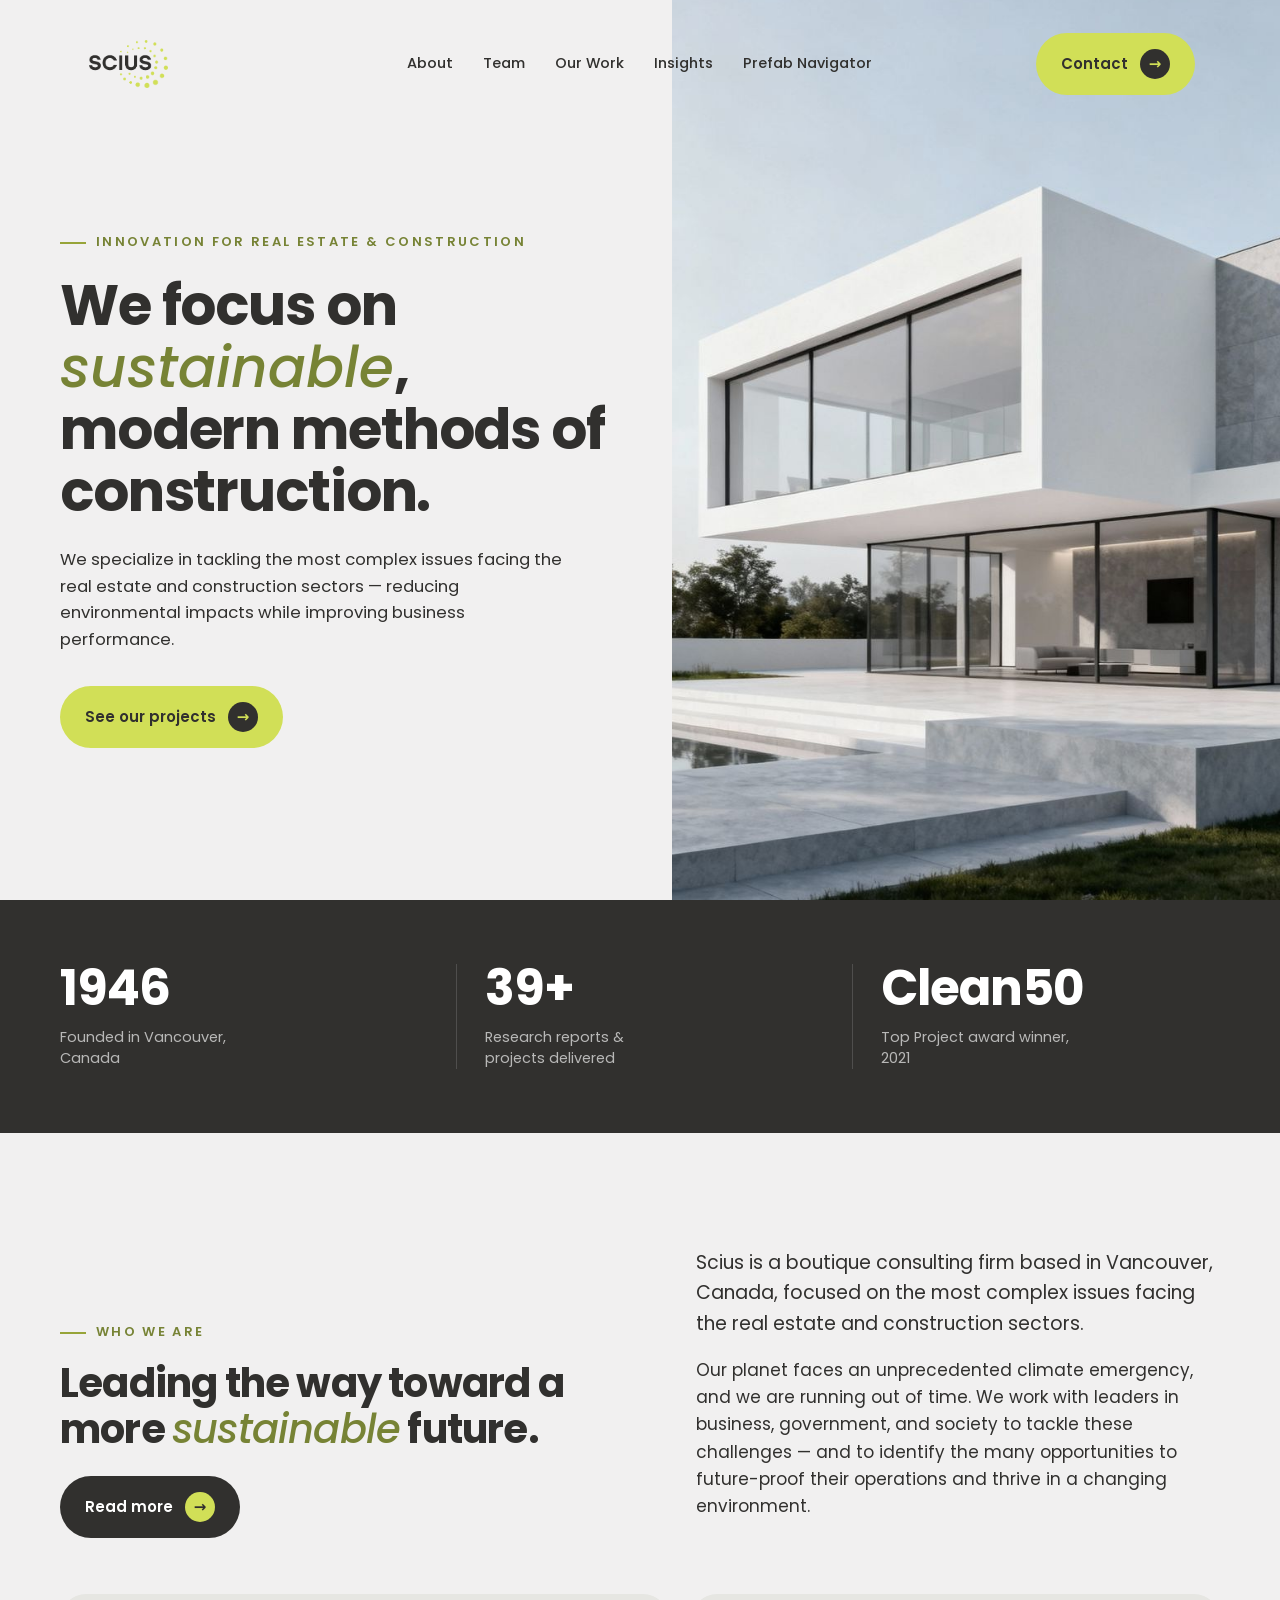
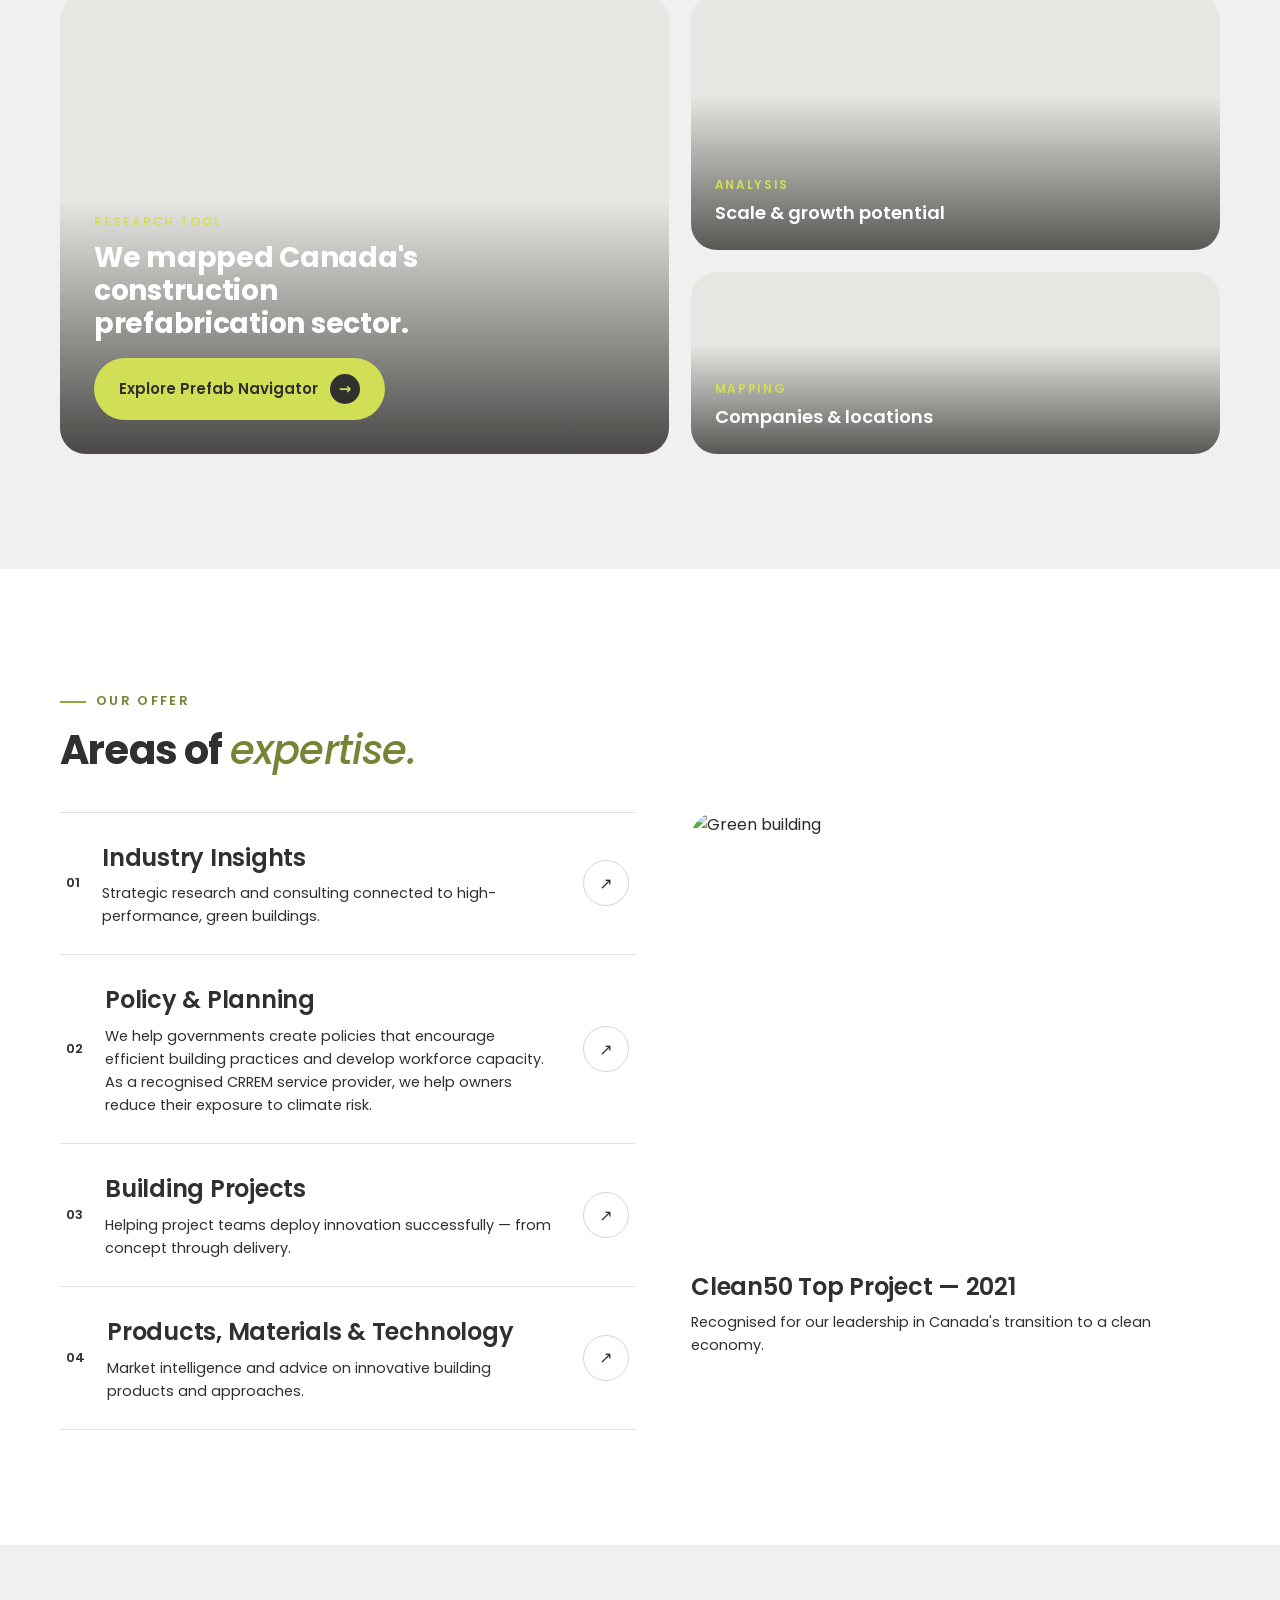
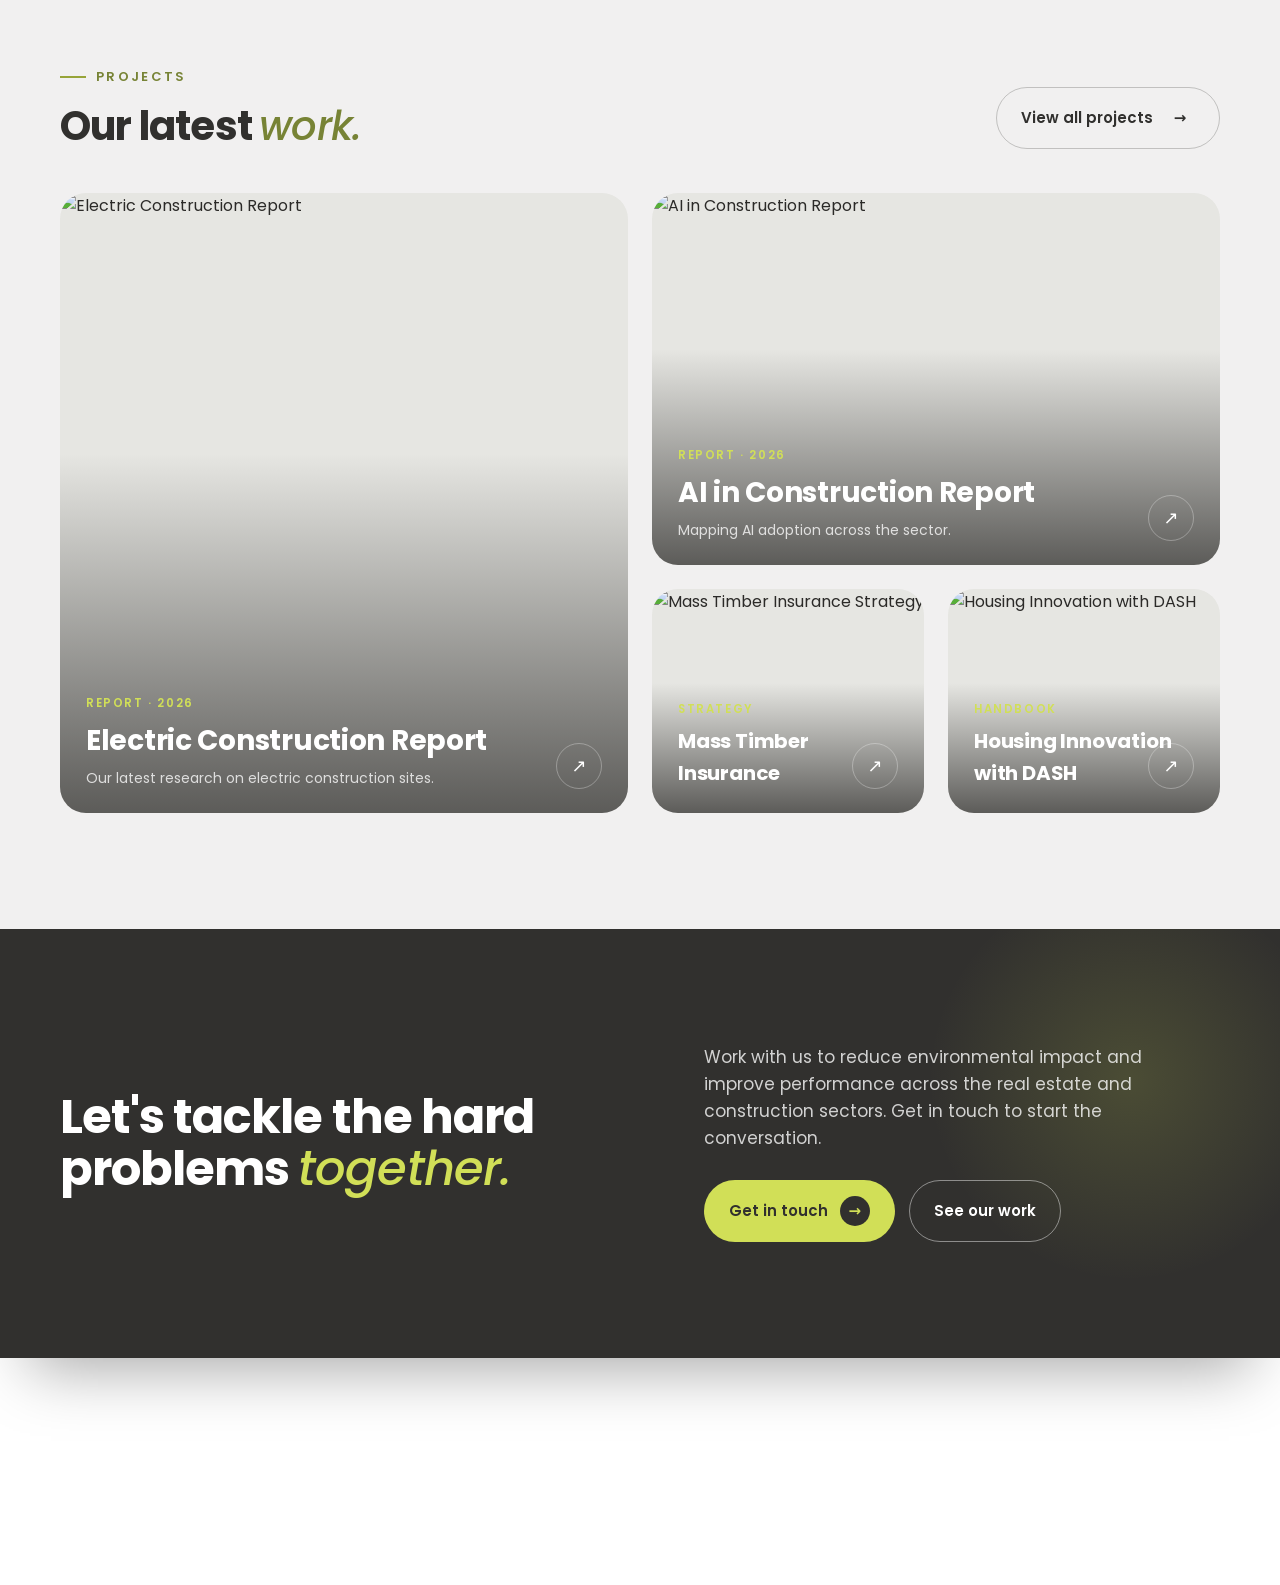
==== commit 26e77d37: "Change 'Four areas of expertise' to 'Areas of expertise' Co-Authored-By: Mastra Code (anthropic/clau" ====
--- a/index.html
+++ b/index.html
@@ -131,7 +131,7 @@
     <div class="container">
       <div class="wwd-head reveal">
         <span class="eyebrow">Our offer</span>
-        <h2 class="section-title" style="margin-top:16px; max-width: 18ch;">Four areas of <em class="serif">expertise.</em></h2>
+        <h2 class="section-title" style="margin-top:16px; max-width: 18ch;">Areas of <em class="serif">expertise.</em></h2>
       </div>
       <div class="wwd-grid">
         <div class="service-list reveal">
--- a/styles.css
+++ b/styles.css
@@ -4,7 +4,7 @@
   --moss: #778335;
   --fresh: #97A439;
   --lime: #D1DF57;
-  --grey: #8A8E92;
+  --grey: #31302E;
   --offwhite: #F1F0F0;
   --white: #FFFFFF;
   --ink: #2b2a28;
@@ -266,7 +266,7 @@
 .hero p.lede {
   margin-top: 24px;
   font-size: clamp(16px, 1.3vw, 19px);
-  color: #55534f;
+  color: var(--grey);
   max-width: 46ch;
   line-height: 1.6;
 }
@@ -308,7 +308,7 @@
   gap: 60px;
   align-items: end;
 }
-.about-head .lead-col p { font-size: 17px; color: #55534f; margin-bottom: 18px; }
+.about-head .lead-col p { font-size: 17px; color: var(--grey); margin-bottom: 18px; }
 .about-head .lead-col p:first-child { font-size: 19px; color: var(--charcoal); }
 
 .prefab-grid {
@@ -382,7 +382,7 @@
 .service:last-child { border-bottom: 1px solid rgba(49,48,46,.14); }
 .service .idx { font-size: 13px; color: var(--grey); font-weight: 600; font-variant-numeric: tabular-nums; }
 .service h3 { font-size: 24px; font-weight: 600; color: var(--charcoal); letter-spacing: -0.01em; }
-.service p { font-size: 14.5px; color: #6a6862; margin-top: 5px; max-width: 50ch; }
+.service p { font-size: 14.5px; color: var(--grey); margin-top: 5px; max-width: 50ch; }
 .service .svc-arrow {
   width: 46px; height: 46px; border-radius: 50%;
   border: 1.5px solid rgba(49,48,46,.2);
@@ -401,7 +401,7 @@
   margin-top: 16px;
 }
 .wm-badge .t { font-weight: 600; color: var(--charcoal); font-size: 24px; letter-spacing: -0.01em; }
-.wm-badge .s { font-size: 14.5px; color: #6a6862; margin-top: 5px; }
+.wm-badge .s { font-size: 14.5px; color: var(--grey); margin-top: 5px; }
 
 /* ---------- Latest work ---------- */
 .work-head { display: flex; align-items: flex-end; justify-content: space-between; gap: 30px; margin-bottom: 44px; }
@@ -467,7 +467,7 @@
 }
 .footer-main .f-logo { width: 116px; }
 .footer-nav { display: flex; gap: 34px; flex-wrap: wrap; }
-.footer-nav a { font-size: 15px; color: #55534f; transition: color .2s ease; }
+.footer-nav a { font-size: 15px; color: var(--grey); transition: color .2s ease; }
 .footer-nav a:hover { color: var(--moss); }
 .footer-social {
   width: 40px; height: 40px; border-radius: 50%;
@@ -597,7 +597,7 @@
 body:has(section[data-screen-label="About hero"]) .hero p.sub {
   margin: 26px auto 0;
   font-size: clamp(16px, 1.35vw, 20px);
-  color: #55534f;
+  color: var(--grey);
   max-width: 60ch;
 }
 
@@ -605,7 +605,7 @@
 .story-head { display: grid; grid-template-columns: 1.05fr 1fr; gap: 56px; align-items: start; }
 .story-head .eyebrow { margin-bottom: 18px; }
 .story-head h2 { max-width: 16ch; }
-.story-body p { font-size: 17px; color: #55534f; margin-bottom: 16px; }
+.story-body p { font-size: 17px; color: var(--grey); margin-bottom: 16px; }
 .story-body p:first-child { font-size: 19px; color: var(--charcoal); }
 .story-body p:last-child { margin-bottom: 0; }
 .story-img { margin-top: clamp(40px, 5vw, 64px); width: 100%; aspect-ratio: 16 / 8; border-radius: var(--radius-lg); overflow: hidden; position: relative; }
@@ -620,11 +620,11 @@
 /* ---------- By the numbers ---------- */
 .nums-grid { display: grid; grid-template-columns: 1fr 0.92fr; gap: clamp(40px, 5vw, 76px); align-items: center; }
 .nums-head h2 { max-width: 14ch; }
-.nums-head p { font-size: 16.5px; color: #55534f; margin-top: 20px; max-width: 46ch; }
+.nums-head p { font-size: 16.5px; color: var(--grey); margin-top: 20px; max-width: 46ch; }
 .num-stats { display: grid; grid-template-columns: 1fr 1fr; gap: 34px 36px; margin-top: 40px; }
 .num-stat .n { font-size: clamp(34px, 3.6vw, 50px); font-weight: 700; letter-spacing: -0.02em; line-height: 1; color: var(--charcoal); }
 .num-stat .n span { color: var(--moss); }
-.num-stat .l { font-size: 14.5px; color: #6a6862; margin-top: 8px; }
+.num-stat .l { font-size: 14.5px; color: var(--grey); margin-top: 8px; }
 .nums-img { position: relative; border-radius: var(--radius-lg); overflow: hidden; min-height: 460px; align-self: stretch; }
 
 /* ---------- Testimonial carousel ---------- */
@@ -670,7 +670,7 @@
 .team-intro { position: sticky; top: 116px; }
 .team-intro .eyebrow { margin-bottom: 20px; }
 .team-intro h1 { font-size: clamp(38px, 4.6vw, 58px); line-height: 1.04; letter-spacing: -0.025em; font-weight: 700; color: var(--charcoal); }
-.team-intro p { font-size: 16.5px; color: #55534f; margin-top: 22px; max-width: 36ch; }
+.team-intro p { font-size: 16.5px; color: var(--grey); margin-top: 22px; max-width: 36ch; }
 .team-intro .btn { margin-top: 30px; }
 
 .team-grid { display: grid; grid-template-columns: 1fr 1fr; gap: clamp(36px, 4vw, 54px) clamp(28px, 3vw, 40px); }
@@ -679,7 +679,7 @@
 .tm-photo img { position: absolute; inset: 0; width: 100%; height: 100%; object-fit: cover; }
 .tm-meta { display: flex; align-items: flex-start; justify-content: space-between; gap: 16px; margin-top: 20px; }
 .tm-name { font-size: 19px; font-weight: 700; color: var(--charcoal); letter-spacing: -0.01em; line-height: 1.2; }
-.tm-role { font-size: 14.5px; color: #6a6862; margin-top: 2px; }
+.tm-role { font-size: 14.5px; color: var(--grey); margin-top: 2px; }
 .tm-li {
   flex: none; width: 34px; height: 34px; border-radius: 9px; background: var(--charcoal);
   display: grid; place-items: center; color: var(--white); transition: background .25s ease, transform .25s ease;
@@ -774,57 +774,62 @@
 .filter-btn:hover { color: var(--charcoal); }
 .filter-btn.active::after { width: 100%; }
 
-/* Project rows */
-.work-list { padding: clamp(8px, 1vw, 16px) 0 clamp(60px, 8vw, 100px); }
-.work-row {
-  display: grid; grid-template-columns: 1fr 1fr;
-  gap: clamp(28px, 4vw, 60px); align-items: center;
-  padding: clamp(32px, 4vw, 52px) 0;
-  border-bottom: 1px solid rgba(0,0,0,0.08);
-}
-.work-row:first-child { border-top: 1px solid rgba(0,0,0,0.08); }
-
-.work-row-title {
-  font-size: clamp(24px, 3vw, 36px); font-weight: 700;
-  color: var(--charcoal); letter-spacing: -0.02em; line-height: 1.15;
-  margin-bottom: 14px;
-}
-.work-row-tags {
-  display: flex; flex-wrap: wrap; gap: 6px 8px; margin-bottom: clamp(20px, 3vw, 32px); align-items: center;
-}
-.work-row-tags span {
-  font-size: 13.5px; font-weight: 500; color: var(--moss);
-  text-transform: uppercase; letter-spacing: 0.06em;
-}
-.work-row-tags span + span::before {
-  content: "·"; margin-right: 8px; color: var(--moss);
-}
-.work-row-desc {
-  font-size: 14.5px;
-  line-height: 1.65;
-  color: var(--grey);
-  margin: 12px 0 20px;
-  max-width: 480px;
-}
-.work-row-link {
-  display: inline-flex; align-items: center; gap: 8px;
-  font-size: 14px; font-weight: 600; color: var(--charcoal);
-  text-decoration: none; transition: color .3s ease, gap .3s ease;
-}
-.work-row-link:hover { color: var(--moss); gap: 12px; }
-.work-row-link span { transition: transform .3s ease; }
-.work-row-link:hover span { transform: translateX(4px); }
-
-.work-row-images { display: grid; grid-template-columns: 1fr 1fr; gap: clamp(12px, 1.5vw, 20px); }
-.work-row-img {
-  border-radius: var(--radius); overflow: hidden; aspect-ratio: 4/3;
-  background: var(--offwhite);
-}
-.work-row-img img {
+/* Project card grid (work page) — portfolio style */
+.work-grid-section {
+  padding: clamp(8px, 1vw, 16px) 0 clamp(60px, 8vw, 100px);
+}
+.work-grid-section .work-grid {
+  display: grid;
+  grid-template-columns: repeat(2, 1fr);
+  gap: clamp(32px, 4vw, 56px);
+}
+.work-grid-section .work-card {
+  text-decoration: none; color: inherit;
+  display: flex; flex-direction: column;
+  position: static; border-radius: 0; overflow: visible;
+}
+.work-grid-section .work-card[hidden] { display: none; }
+.work-card-img {
+  border-radius: var(--radius-lg); overflow: hidden;
+  aspect-ratio: 16/10; margin-bottom: 20px;
+  background: var(--offwhite); flex-shrink: 0;
+}
+.work-card-img img {
   width: 100%; height: 100%; object-fit: cover; display: block;
   transition: transform .6s ease;
 }
-.work-row:hover .work-row-img img { transform: scale(1.04); }
+.work-card:hover .work-card-img img { transform: scale(1.04); }
+.work-card-meta {
+  display: flex; align-items: center; flex-wrap: wrap;
+  gap: 6px 12px; margin-bottom: 10px;
+}
+.work-card-type {
+  font-size: 12px; font-weight: 600; letter-spacing: 0.08em;
+  text-transform: uppercase; color: var(--charcoal);
+  background: var(--lime); padding: 3px 10px; border-radius: 4px;
+}
+.work-tag {
+  font-size: 13px; font-weight: 500; color: var(--moss);
+}
+.work-tag + .work-tag::before {
+  content: "·"; margin-right: 8px; color: var(--moss);
+}
+.work-card-title {
+  font-family: var(--font-sans);
+  font-size: clamp(20px, 2vw, 26px); font-weight: 700;
+  color: var(--charcoal); line-height: 1.25;
+  margin-bottom: 10px; letter-spacing: -0.015em;
+}
+.work-card-excerpt {
+  font-size: 14.5px; color: var(--grey); line-height: 1.65; margin-bottom: 16px;
+  max-width: 52ch;
+}
+.work-card-link {
+  font-size: 14px; font-weight: 600; color: var(--charcoal);
+  display: inline-flex; align-items: center; gap: 6px;
+  transition: gap .3s ease, color .3s ease; margin-top: auto;
+}
+.work-card:hover .work-card-link { gap: 10px; color: var(--moss); }
 
 /* Work page responsive */
 @media (max-width: 1000px) {
@@ -838,14 +843,11 @@
   .work-hero-row2 { grid-template-columns: 1fr; }
   .work-hero-img--bottom { max-width: 260px; }
   .work-hero-desc2 { order: -1; }
-  .work-row { grid-template-columns: 1fr; gap: 20px; }
-  .work-row-images { order: -1; }
+  .work-grid-section .work-grid { gap: 28px; }
 }
 @media (max-width: 480px) {
   .work-hero-title { font-size: 40px; }
-  .work-row-title { font-size: 22px; }
-  .work-row-images { grid-template-columns: 1fr; }
-  .work-row-img { aspect-ratio: 16/10; }
+  .work-grid-section .work-grid { grid-template-columns: 1fr; }
 }
 
 /* ===== CONTACT PAGE ===== */
@@ -863,18 +865,16 @@
   margin-bottom: clamp(40px, 6vw, 72px);
 }
 
-.contact-grid {
-  display: grid; grid-template-columns: 1fr 1.4fr;
-  gap: clamp(32px, 5vw, 72px); align-items: stretch;
-}
-.contact-img-stack {
-  display: flex; flex-direction: column;
-  gap: 12px; align-self: stretch;
-}
-.contact-img-stack img {
-  width: 100%; flex: 1; min-height: 0;
-  object-fit: cover; display: block;
-  border-radius: var(--radius);
+.contact-layout {
+  display: grid; grid-template-columns: 1fr 1fr;
+  gap: clamp(32px, 5vw, 64px); align-items: start;
+}
+.contact-img {
+  border-radius: var(--radius-lg); overflow: hidden;
+}
+.contact-img img {
+  width: 100%; height: 100%; object-fit: cover; display: block;
+  aspect-ratio: 4/3;
 }
 .contact-details {
   display: grid; grid-template-columns: 1fr 1fr;
@@ -901,46 +901,7 @@
 }
 .contact-card a:hover { color: var(--charcoal); }
 
-/* Contact right column */
-.contact-right { display: flex; flex-direction: column; }
-
-/* Contact form */
-.contact-form-wrap {
-  padding-top: clamp(32px, 4vw, 48px);
-  margin-top: clamp(24px, 3vw, 36px);
-
-}
-.contact-form-title {
-  font-size: clamp(18px, 2vw, 22px); font-weight: 700;
-  color: var(--charcoal); letter-spacing: -0.02em;
-  margin-bottom: clamp(16px, 2vw, 24px);
-}
-.contact-form { max-width: 680px; }
-.form-row { display: grid; grid-template-columns: 1fr 1fr; gap: 20px; }
-.form-group { margin-bottom: 20px; }
-.form-group label {
-  display: block; font-size: 13px; font-weight: 600;
-  color: var(--charcoal); margin-bottom: 8px;
-}
-.form-group input,
-.form-group textarea {
-  width: 100%; padding: 14px 16px;
-  border: 1px solid rgba(0,0,0,0.12); border-radius: 10px;
-  background: var(--white); font-family: var(--font-sans);
-  font-size: 14px; color: var(--charcoal);
-  transition: border-color .3s ease;
-  resize: vertical;
-}
-.form-group input::placeholder,
-.form-group textarea::placeholder { color: var(--grey); }
-.form-group input:focus,
-.form-group textarea:focus {
-  outline: none; border-color: var(--moss);
-}
-
-@media (max-width: 760px) {
-  .form-row { grid-template-columns: 1fr; }
-}
+
 
 /* FAQ section */
 .contact-faq {
@@ -997,14 +958,8 @@
 }
 
 /* Contact responsive */
-@media (max-width: 1000px) {
-  .contact-grid { grid-template-columns: 1fr 1fr; }
-  .contact-img-stack { display: none; }
-}
 @media (max-width: 760px) {
-  .contact-grid { grid-template-columns: 1fr; }
-  .contact-img-stack { display: flex; flex-direction: row; gap: 8px; max-height: 200px; }
-  .contact-img-stack img { border-radius: 10px; }
+  .contact-layout { grid-template-columns: 1fr; }
   .contact-details { grid-template-columns: 1fr; }
   .contact-card:nth-child(odd) { padding-right: 0; }
   .contact-card:nth-child(even) { padding-left: 0; }
@@ -1079,7 +1034,7 @@
   margin-bottom: 28px;
 }
 .bio-body p {
-  font-size: 16px; line-height: 1.7; color: #55534f; margin-bottom: 18px;
+  font-size: 16px; line-height: 1.7; color: var(--grey); margin-bottom: 18px;
 }
 .bio-body p:last-child { margin-bottom: 0; }
 
@@ -1125,6 +1080,7 @@
   max-width: 680px;
   margin: 16px 0 0;
 }
+.insights-title em.serif { color: var(--moss); }
 .insights-sub {
   font-size: clamp(15px, 1.4vw, 17px);
   color: var(--grey);
@@ -1136,10 +1092,14 @@
 /* Section title */
 .insights-section-title {
   font-family: var(--font-sans);
-  font-size: clamp(18px, 2vw, 22px);
-  font-weight: 600;
+  font-size: clamp(24px, 2.6vw, 32px);
+  font-weight: 700;
   color: var(--charcoal);
+  letter-spacing: -0.02em;
   margin-bottom: clamp(24px, 3vw, 40px);
+  padding-bottom: 14px;
+  border-bottom: 2px solid var(--moss);
+  display: inline-block;
 }
 
 /* Featured grid — 1 big left + 3 stacked right */
@@ -1183,7 +1143,7 @@
 .featured-tag {
   font-size: 13px;
   font-weight: 600;
-  color: var(--charcoal);
+  color: var(--moss);
 }
 .featured-read {
   font-size: 13px;
@@ -1250,7 +1210,8 @@
 
 /* All posts grid — 3 columns */
 .insights-grid-section {
-  padding: clamp(40px, 5vw, 72px) 0 clamp(60px, 8vw, 100px);
+  padding: clamp(60px, 7vw, 100px) 0 clamp(60px, 8vw, 100px);
+  background: var(--offwhite);
 }
 .insights-grid {
   display: grid;
@@ -1292,7 +1253,7 @@
 .insight-tag {
   font-size: 13px;
   font-weight: 600;
-  color: var(--charcoal);
+  color: var(--moss);
 }
 .insight-read {
   font-size: 13px;
@@ -1364,6 +1325,9 @@
   cursor: default;
   pointer-events: none;
 }
+.pagination-nums {
+  display: flex; align-items: center; gap: 8px;
+}
 
 /* Prefab Navigator CTA */
 .insights-prefab-cta {
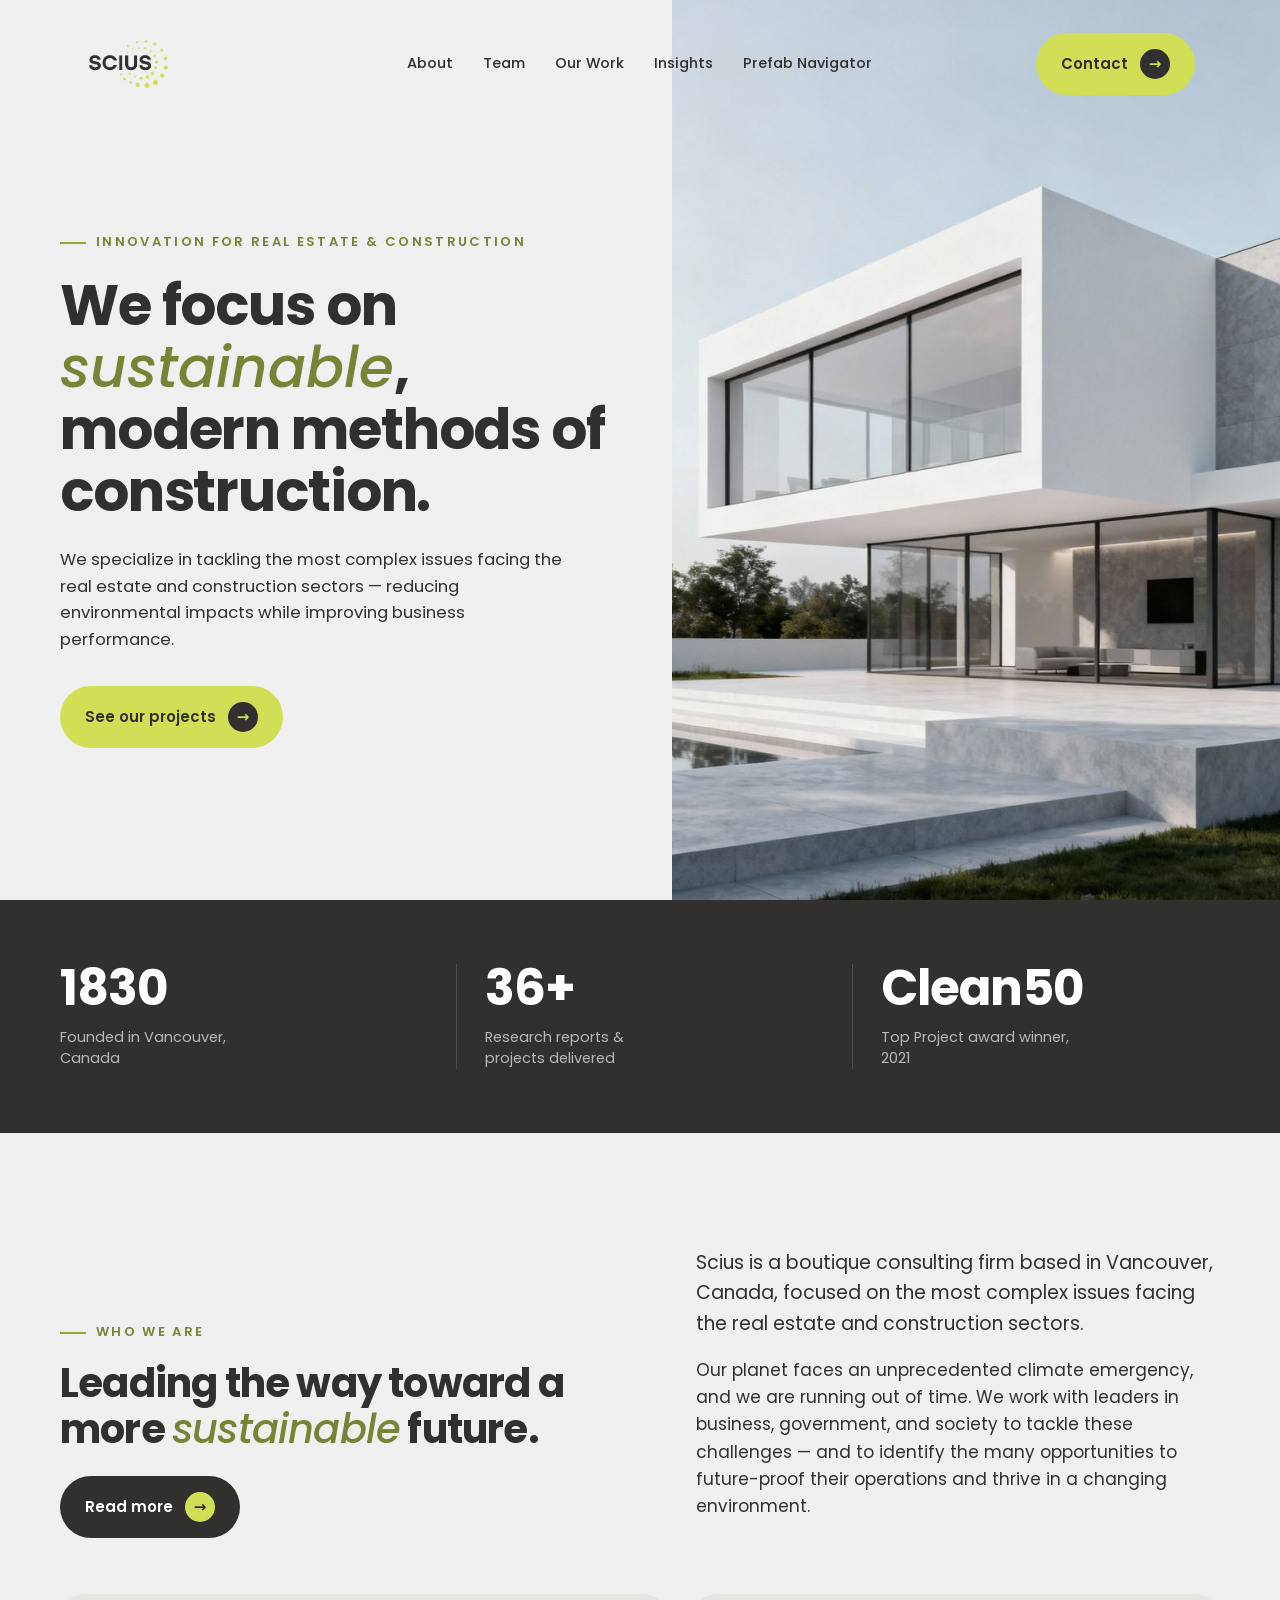
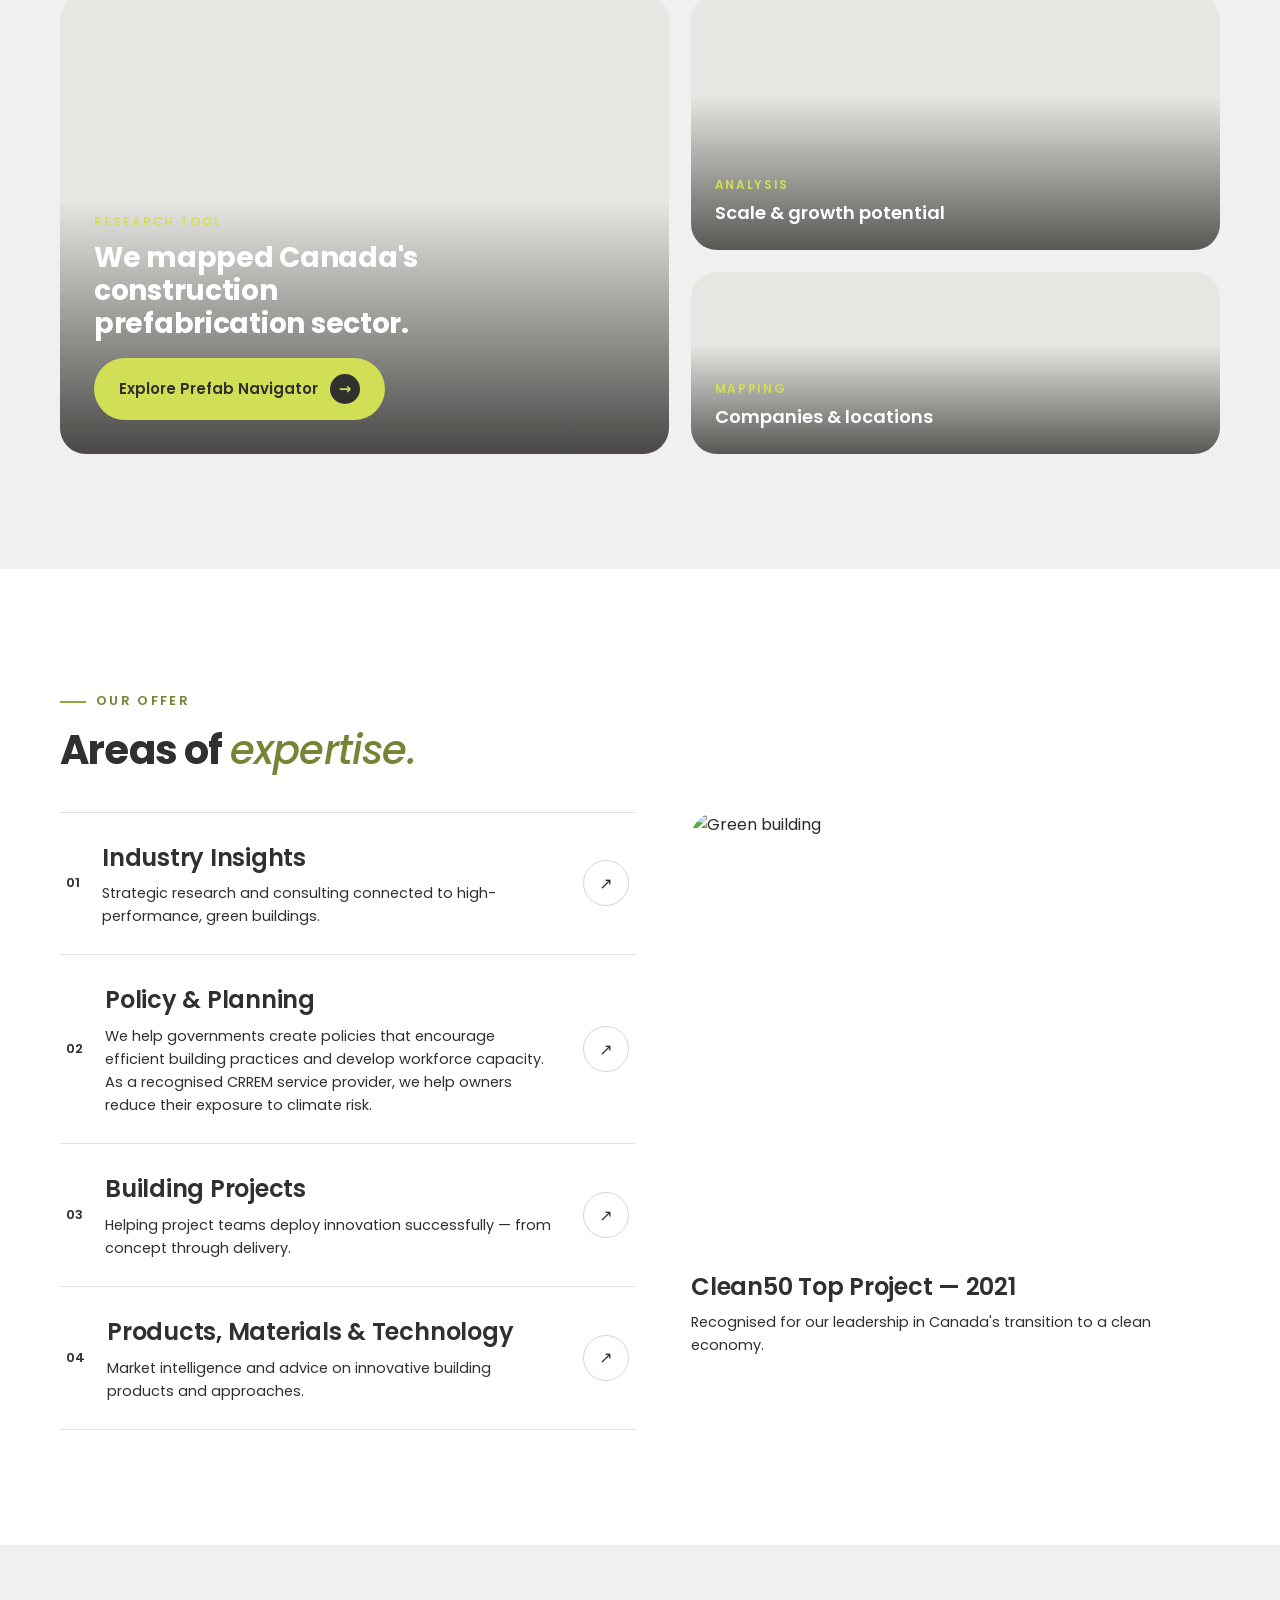
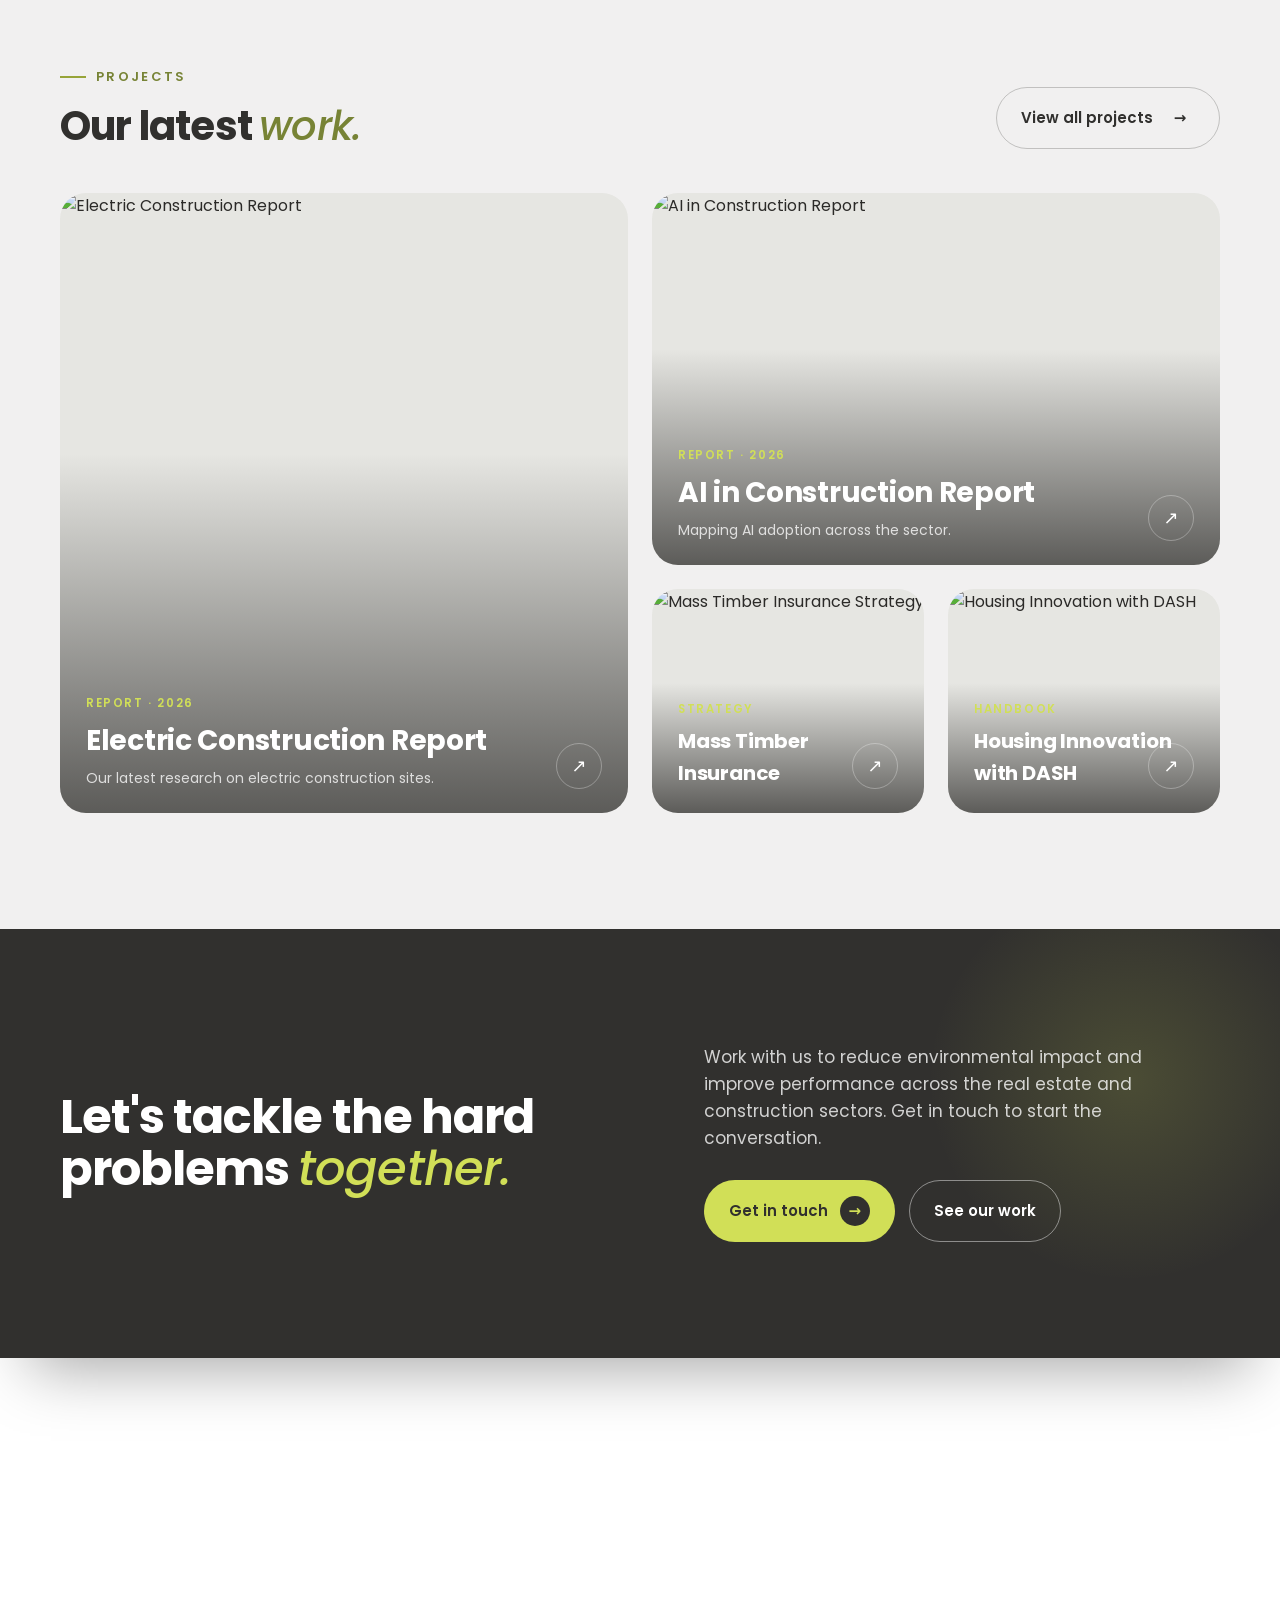
==== commit 8c8d130b: "Add 'Made by Flipt Digital' credit to footer on all pages Co-Authored-By: Mastra Code (anthropic/cla" ====
--- a/index.html
+++ b/index.html
@@ -264,6 +264,7 @@
           <a href="#">Terms of Service</a>
           <a href="#">Cookies Settings</a>
         </div>
+        <div class="made-by">Made by <a href="https://fliptdigital.com/" target="_blank" rel="noopener">Flipt Digital</a></div>
       </div>
     </div>
   </footer>
--- a/styles.css
+++ b/styles.css
@@ -331,8 +331,9 @@
   height: 140%;
   object-fit: cover;
   will-change: transform;
-}
-.prefab-main image-slot { position: absolute; inset: 0; width: 100%; height: 100%; }
+  transition: transform 0.5s ease;
+}
+
 .prefab-main .pf-overlay {
   position: absolute; inset: 0; z-index: 2; pointer-events: none;
   background: linear-gradient(0deg, rgba(28,27,25,.78) 0%, rgba(28,27,25,0) 55%);
@@ -354,7 +355,6 @@
 .prefab-card {
   position: relative; border-radius: var(--radius-lg); overflow: hidden;
 }
-.prefab-card image-slot { position: absolute; inset: 0; width: 100%; height: 100%; }
 .prefab-card .pc-overlay {
   position: absolute; inset: 0; z-index: 2; pointer-events: none;
   background: linear-gradient(0deg, rgba(28,27,25,.7) 0%, rgba(28,27,25,0) 60%);
@@ -396,7 +396,6 @@
 
 .wwd-right { position: sticky; top: 100px; }
 .wwd-media { position: relative; border-radius: var(--radius-lg); overflow: hidden; min-height: 440px; }
-.wwd-media image-slot { position: absolute; inset: 0; width: 100%; height: 100%; }
 .wm-badge {
   margin-top: 16px;
 }
@@ -408,7 +407,6 @@
 .work-grid { display: grid; grid-template-columns: 1fr 1fr; gap: 24px; align-items: stretch; }
 .work-col { display: flex; flex-direction: column; gap: 24px; }
 .work-card { position: relative; border-radius: var(--radius-lg); overflow: hidden; }
-.work-card image-slot { position: absolute; inset: 0; width: 100%; height: 100%; }
 .work-card .wc-overlay {
   position: absolute; inset: 0; z-index: 2; pointer-events: none;
   background: linear-gradient(0deg, rgba(28,27,25,.74) 0%, rgba(28,27,25,0) 58%);
@@ -485,6 +483,9 @@
 .footer-bottom .legal { display: flex; gap: 26px; flex-wrap: wrap; }
 .footer-bottom .legal a { color: #8a8884; transition: color .2s ease; }
 .footer-bottom .legal a:hover { color: var(--moss); }
+.footer-bottom .made-by { width: 100%; text-align: center; font-size: 12.5px; color: #a5a29e; margin-top: 4px; }
+.footer-bottom .made-by a { color: #a5a29e; transition: color .2s ease; }
+.footer-bottom .made-by a:hover { color: var(--moss); }
 
 /* ---------- reveal ---------- */
 .reveal { opacity: 0; transform: translateY(26px); transition: opacity .8s cubic-bezier(.2,.7,.2,1), transform .8s cubic-bezier(.2,.7,.2,1); }
@@ -676,7 +677,8 @@
 .team-grid { display: grid; grid-template-columns: 1fr 1fr; gap: clamp(36px, 4vw, 54px) clamp(28px, 3vw, 40px); }
 .tm-card { display: flex; flex-direction: column; }
 .tm-photo { position: relative; width: 100%; aspect-ratio: 1 / 1; border-radius: var(--radius-lg); overflow: hidden; }
-.tm-photo img { position: absolute; inset: 0; width: 100%; height: 100%; object-fit: cover; }
+.tm-photo img { position: absolute; inset: 0; width: 100%; height: 100%; object-fit: cover; object-position: top; transition: transform 0.5s ease; }
+.tm-photo:hover img { transform: scale(1.15); }
 .tm-meta { display: flex; align-items: flex-start; justify-content: space-between; gap: 16px; margin-top: 20px; }
 .tm-name { font-size: 19px; font-weight: 700; color: var(--charcoal); letter-spacing: -0.01em; line-height: 1.2; }
 .tm-role { font-size: 14.5px; color: var(--grey); margin-top: 2px; }
@@ -686,6 +688,10 @@
 }
 .tm-li:hover { background: var(--moss); transform: translateY(-2px); }
 .tm-li svg { width: 17px; height: 17px; }
+.tm-socials { display: flex; gap: 8px; }
+.bio-email { display: inline-block; font-size: 15px; color: var(--moss); text-decoration: none; margin-top: 4px; }
+.bio-email:hover { text-decoration: underline; }
+.bio-socials { display: flex; gap: 10px; margin-top: 8px; margin-bottom: 28px; }
 
 /* ===== WORK PAGE ===== */
 
@@ -697,8 +703,10 @@
   gap: clamp(20px, 3vw, 40px);
   align-items: start;
 }
-.work-hero-img { border-radius: var(--radius-lg); overflow: hidden; }
-.work-hero-img img { width: 100%; height: 100%; object-fit: cover; display: block; }
+.work-hero-img { border-radius: var(--radius-lg); overflow: hidden; will-change: transform; transition: transform 0.15s linear; }
+.work-hero-img img {
+  width: 100%; height: 100%; object-fit: cover; display: block;
+}
 .work-hero-img--left { aspect-ratio: 4/3; }
 .work-hero-img--right { aspect-ratio: 3/4; margin-top: -20px; }
 .work-hero-center { padding-top: clamp(12px, 2vw, 24px); }
@@ -1031,7 +1039,7 @@
 .bio-name {
   font-size: clamp(28px, 3.2vw, 42px); font-weight: 700;
   color: var(--charcoal); letter-spacing: -0.025em; line-height: 1.1;
-  margin-bottom: 28px;
+  margin-bottom: 6px;
 }
 .bio-body p {
   font-size: 16px; line-height: 1.7; color: var(--grey); margin-bottom: 18px;
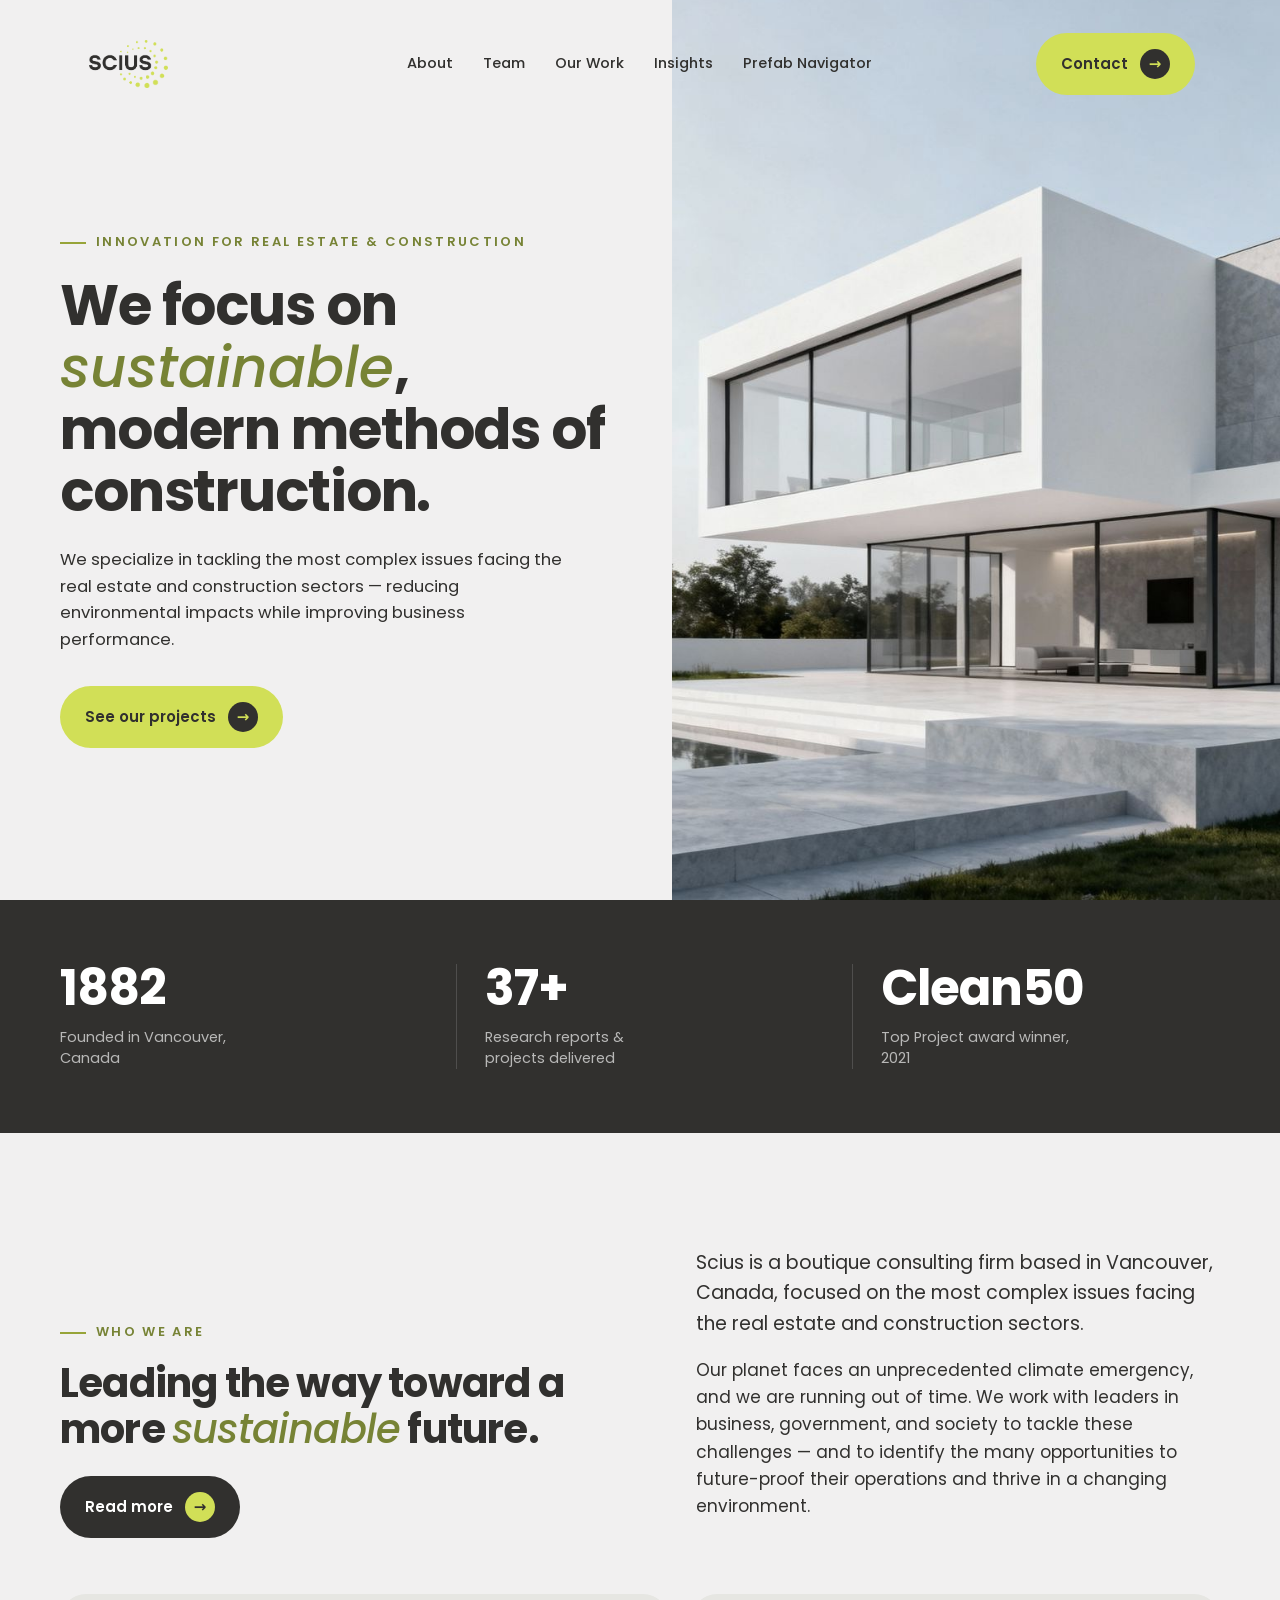
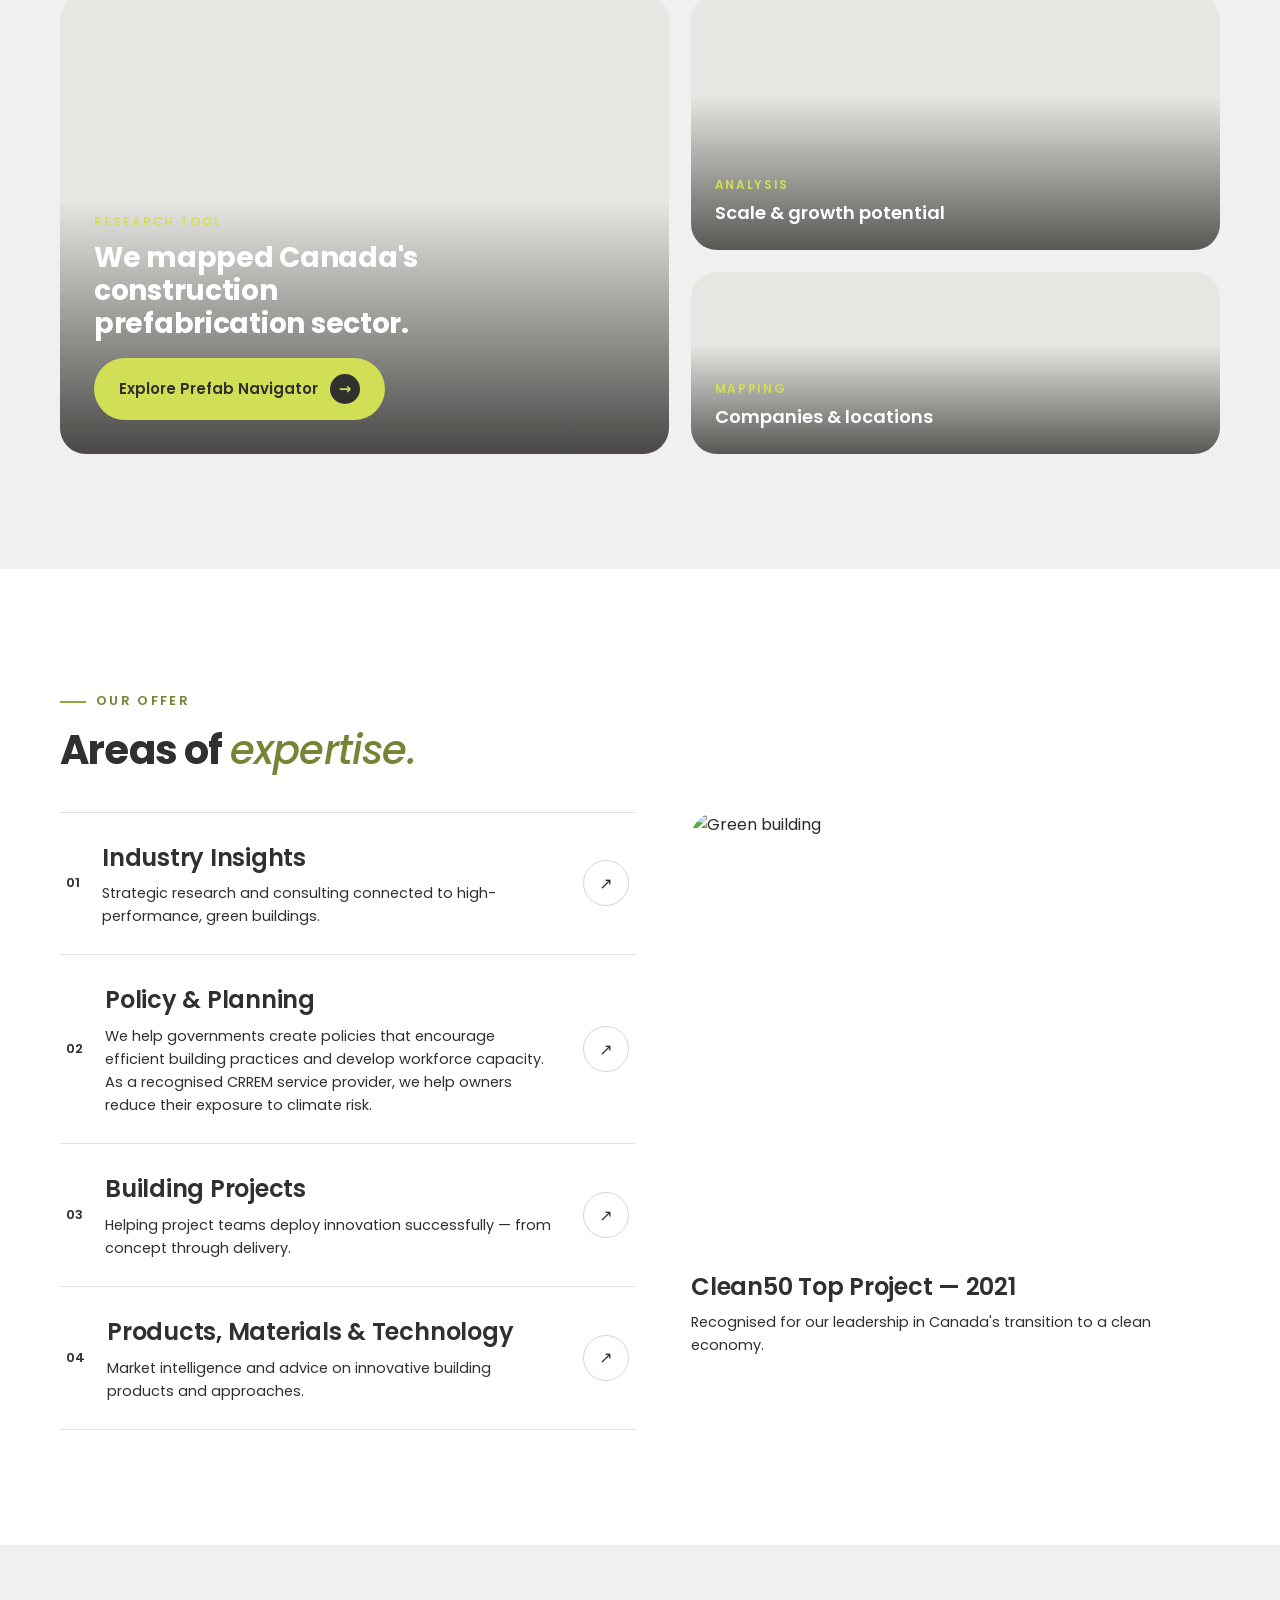
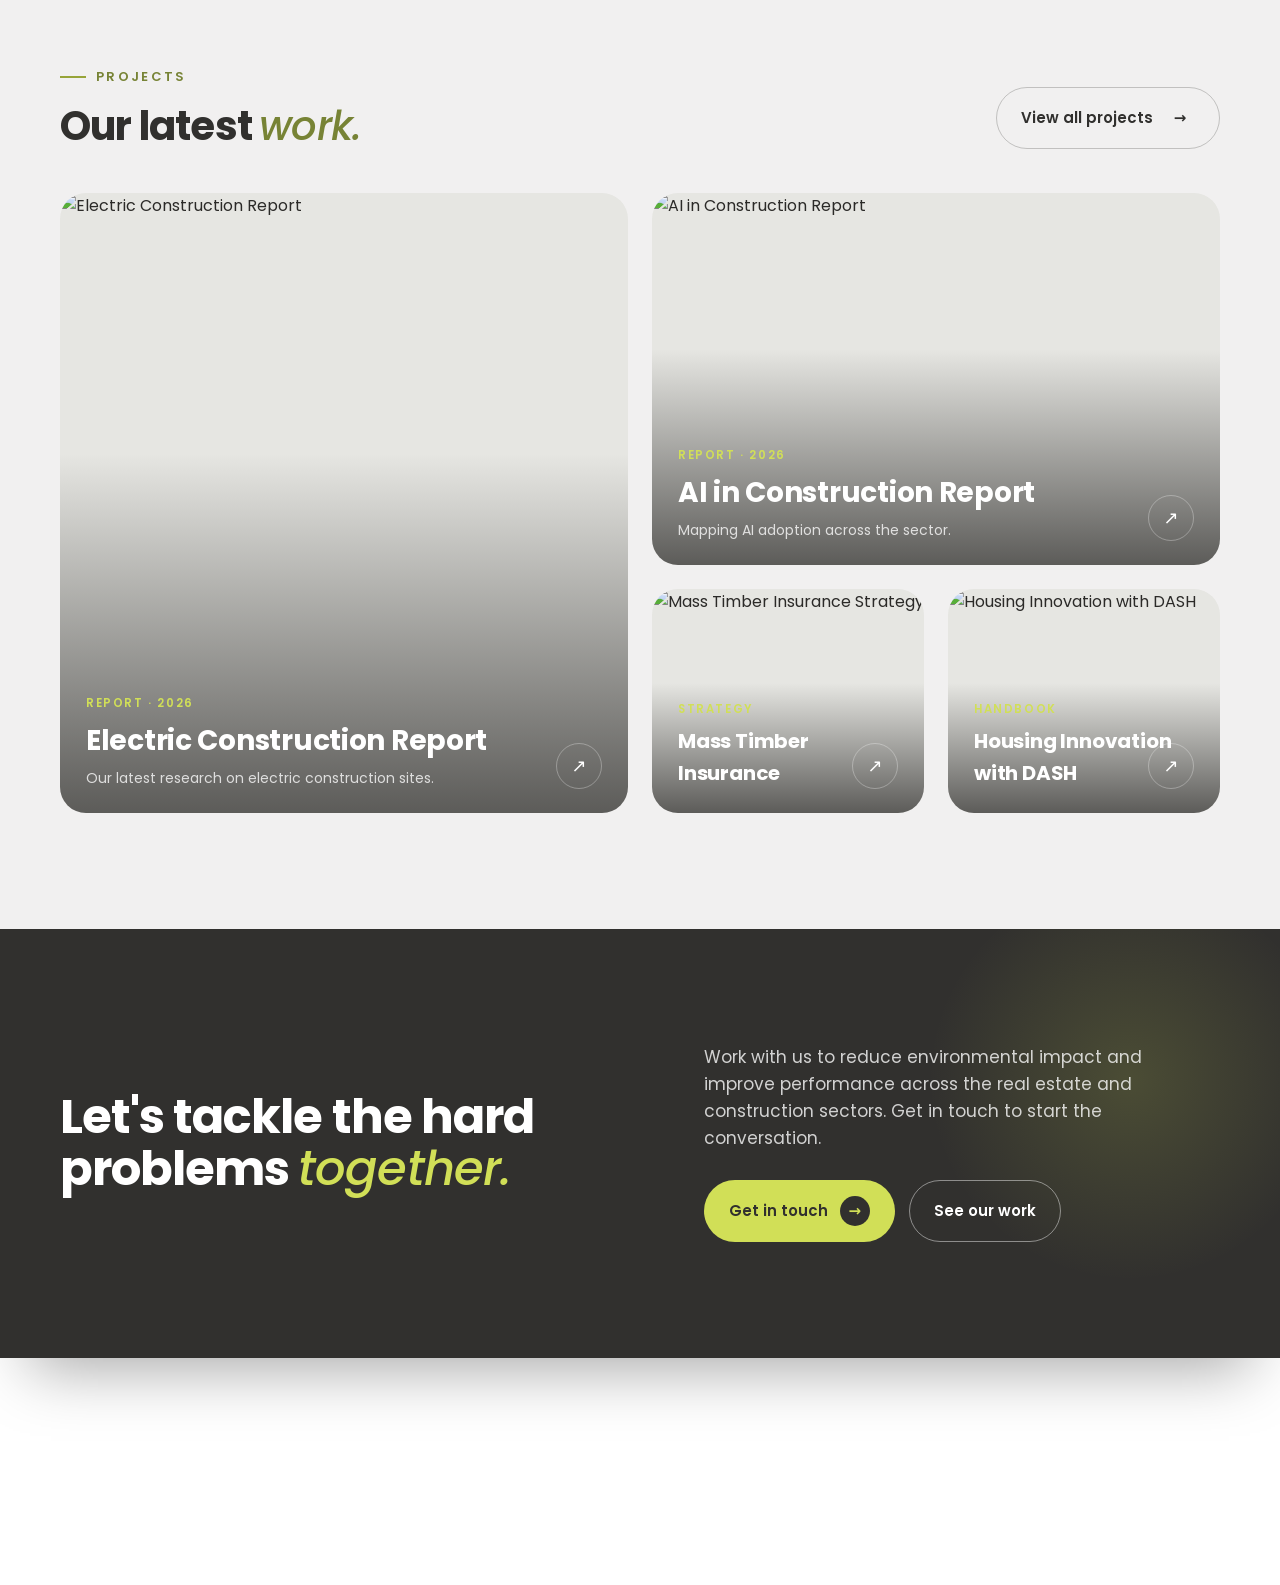
==== commit 1508e66b: "Move 'Made by Flipt Digital' inline with footer links, fix color for accessibility - Moved made-by t" ====
--- a/index.html
+++ b/index.html
@@ -263,8 +263,8 @@
           <a href="#">Privacy Policy</a>
           <a href="#">Terms of Service</a>
           <a href="#">Cookies Settings</a>
-        </div>
-        <div class="made-by">Made by <a href="https://fliptdigital.com/" target="_blank" rel="noopener">Flipt Digital</a></div>
+          <span class="made-by">Made by <a href="https://fliptdigital.com/" target="_blank" rel="noopener">Flipt Digital</a></span>
+        </div>
       </div>
     </div>
   </footer>
--- a/styles.css
+++ b/styles.css
@@ -478,13 +478,13 @@
 .footer-bottom {
   display: flex; align-items: center; justify-content: space-between; gap: 20px;
   padding: 22px 0 34px; border-top: 1px solid rgba(49,48,46,.12); flex-wrap: wrap;
-  font-size: 13.5px; color: #8a8884;
-}
-.footer-bottom .legal { display: flex; gap: 26px; flex-wrap: wrap; }
-.footer-bottom .legal a { color: #8a8884; transition: color .2s ease; }
+  font-size: 13.5px; color: var(--grey);
+}
+.footer-bottom .legal { display: flex; gap: 26px; flex-wrap: wrap; align-items: center; }
+.footer-bottom .legal a { color: var(--grey); transition: color .2s ease; }
 .footer-bottom .legal a:hover { color: var(--moss); }
-.footer-bottom .made-by { width: 100%; text-align: center; font-size: 12.5px; color: #a5a29e; margin-top: 4px; }
-.footer-bottom .made-by a { color: #a5a29e; transition: color .2s ease; }
+.footer-bottom .made-by { color: var(--grey); }
+.footer-bottom .made-by a { color: var(--grey); transition: color .2s ease; }
 .footer-bottom .made-by a:hover { color: var(--moss); }
 
 /* ---------- reveal ---------- */
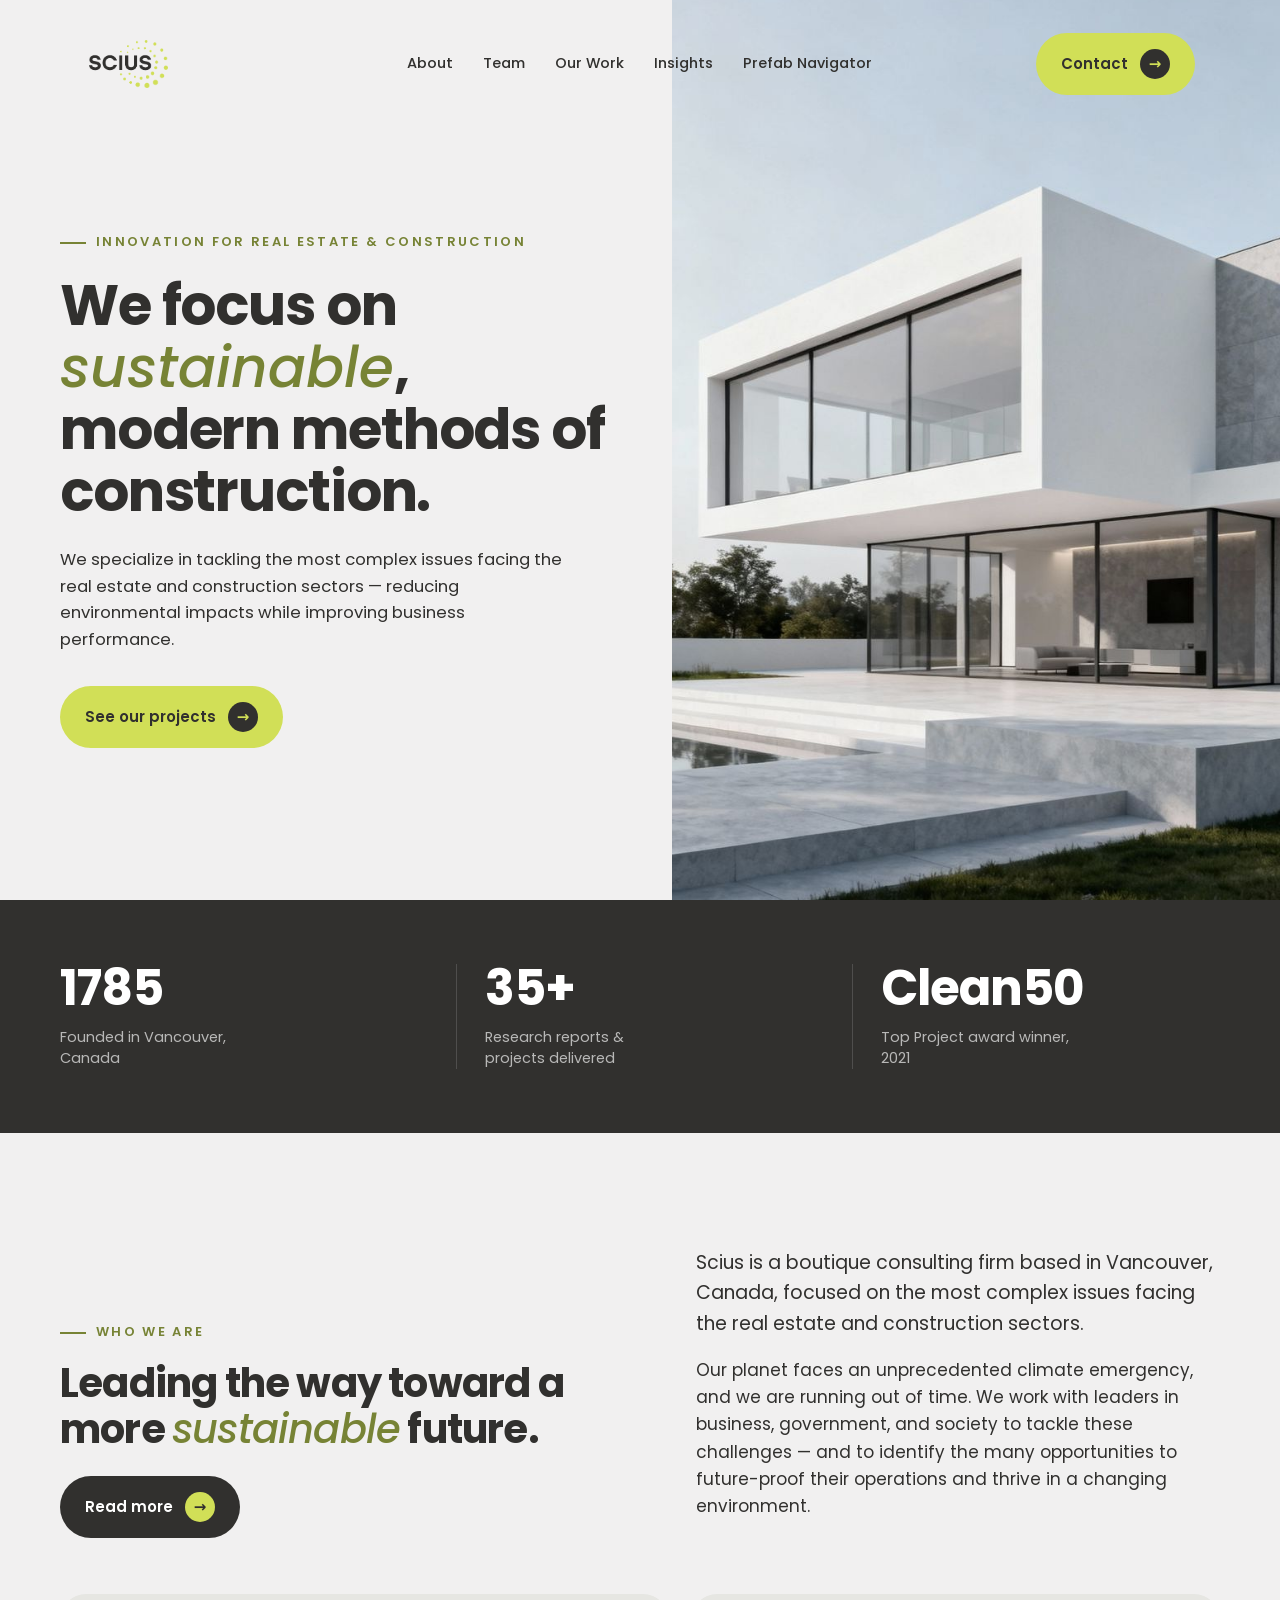
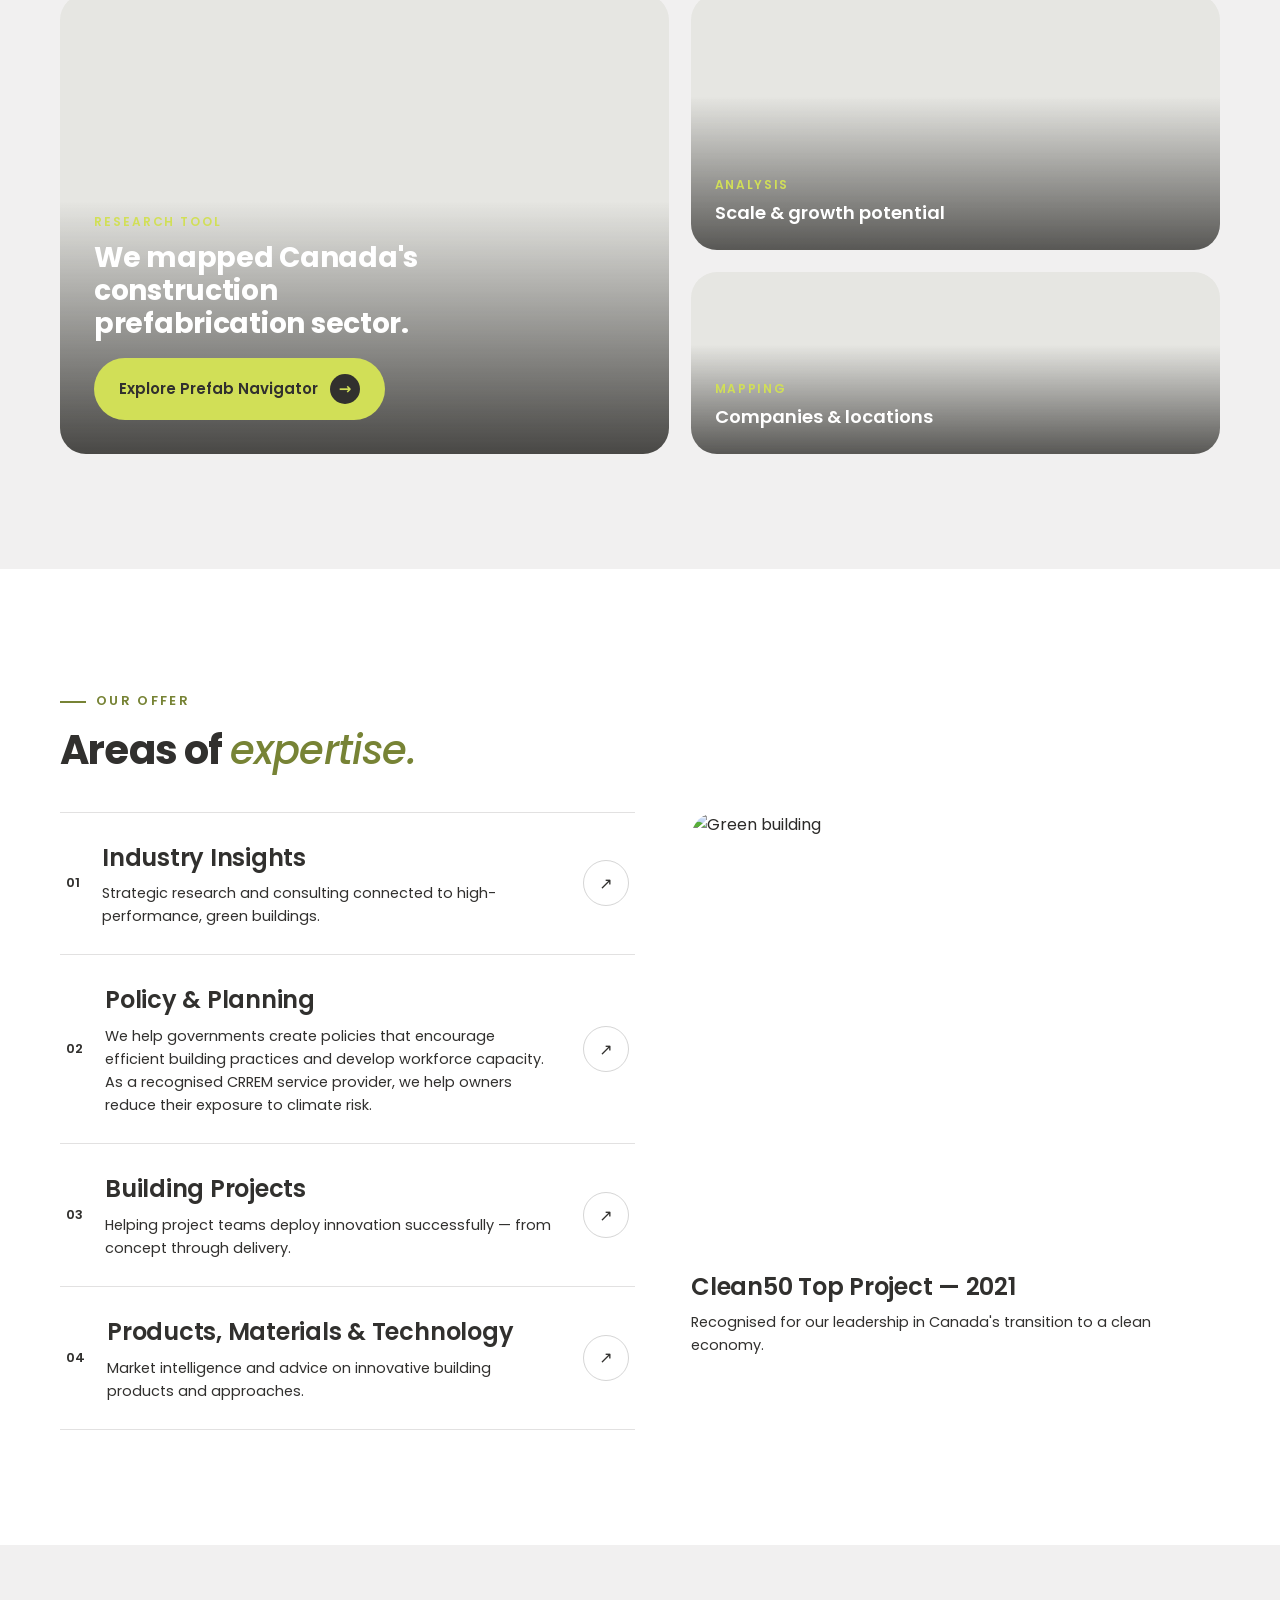
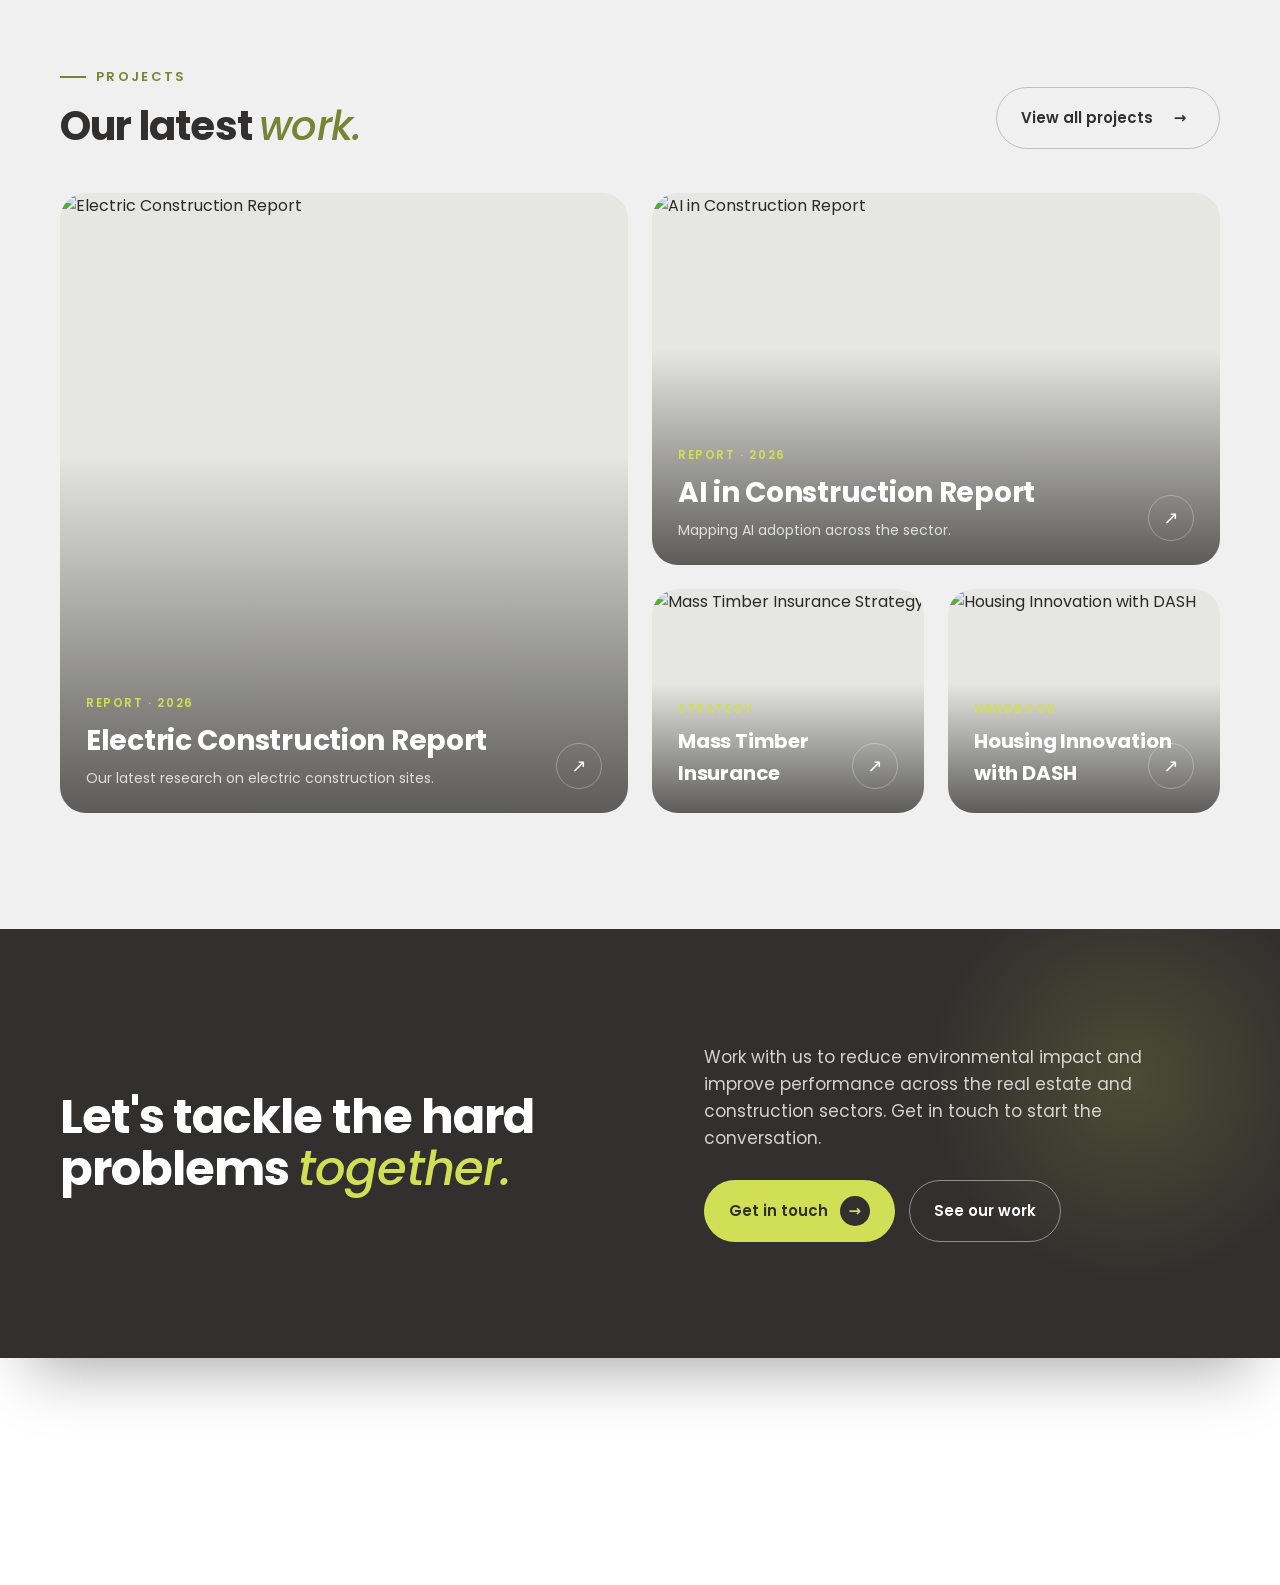
==== commit 7cae20c4: "Move 'Made by Flipt Digital' beside copyright text on all pages Co-Authored-By: Mastra Code (anthrop" ====
--- a/index.html
+++ b/index.html
@@ -258,12 +258,11 @@
         <a class="footer-social" href="https://www.linkedin.com/company/scius-advisory/" aria-label="LinkedIn">in</a>
       </div>
       <div class="footer-bottom">
-        <div>© 2026 Scius Advisory Inc. All rights reserved.</div>
+        <div>© 2026 Scius Advisory Inc. All rights reserved. <span class="made-by">Made by <a href="https://fliptdigital.com/" target="_blank" rel="noopener">Flipt Digital</a></span></div>
         <div class="legal">
           <a href="#">Privacy Policy</a>
           <a href="#">Terms of Service</a>
           <a href="#">Cookies Settings</a>
-          <span class="made-by">Made by <a href="https://fliptdigital.com/" target="_blank" rel="noopener">Flipt Digital</a></span>
         </div>
       </div>
     </div>
--- a/styles.css
+++ b/styles.css
@@ -62,7 +62,7 @@
 .eyebrow::before {
   content: "";
   width: 26px; height: 2px;
-  background: var(--fresh);
+  background: #778335;
   display: inline-block;
 }
 
@@ -146,7 +146,7 @@
 }
 .main-nav a::after {
   content: ""; position: absolute; left: 0; bottom: -6px;
-  width: 0; height: 2px; background: var(--fresh);
+  width: 0; height: 2px; background: #778335;
   transition: width .25s ease;
 }
 .main-nav a:hover::after, .main-nav a.active::after { width: 100%; }
@@ -250,7 +250,7 @@
 .hero-media .hero-photo { position: absolute; inset: 0; width: 100%; height: 100%; object-fit: cover; object-position: 50% 50%; }
 
 .hero-eyebrow { color: var(--moss); }
-.hero-eyebrow::before { background: var(--fresh); }
+.hero-eyebrow::before { background: #778335; }
 
 .hero h1 {
   font-size: clamp(36px, 4.4vw, 58px);
@@ -483,8 +483,8 @@
 .footer-bottom .legal { display: flex; gap: 26px; flex-wrap: wrap; align-items: center; }
 .footer-bottom .legal a { color: var(--grey); transition: color .2s ease; }
 .footer-bottom .legal a:hover { color: var(--moss); }
-.footer-bottom .made-by { color: var(--grey); }
-.footer-bottom .made-by a { color: var(--grey); transition: color .2s ease; }
+.footer-bottom .made-by { color: var(--grey); margin-left: 6px; }
+.footer-bottom .made-by a { color: var(--grey); text-decoration: underline; transition: color .2s ease; }
 .footer-bottom .made-by a:hover { color: var(--moss); }
 
 /* ---------- reveal ---------- */
@@ -1106,7 +1106,7 @@
   letter-spacing: -0.02em;
   margin-bottom: clamp(24px, 3vw, 40px);
   padding-bottom: 14px;
-  border-bottom: 2px solid var(--moss);
+  border-bottom: 2px solid #778335;
   display: inline-block;
 }
 
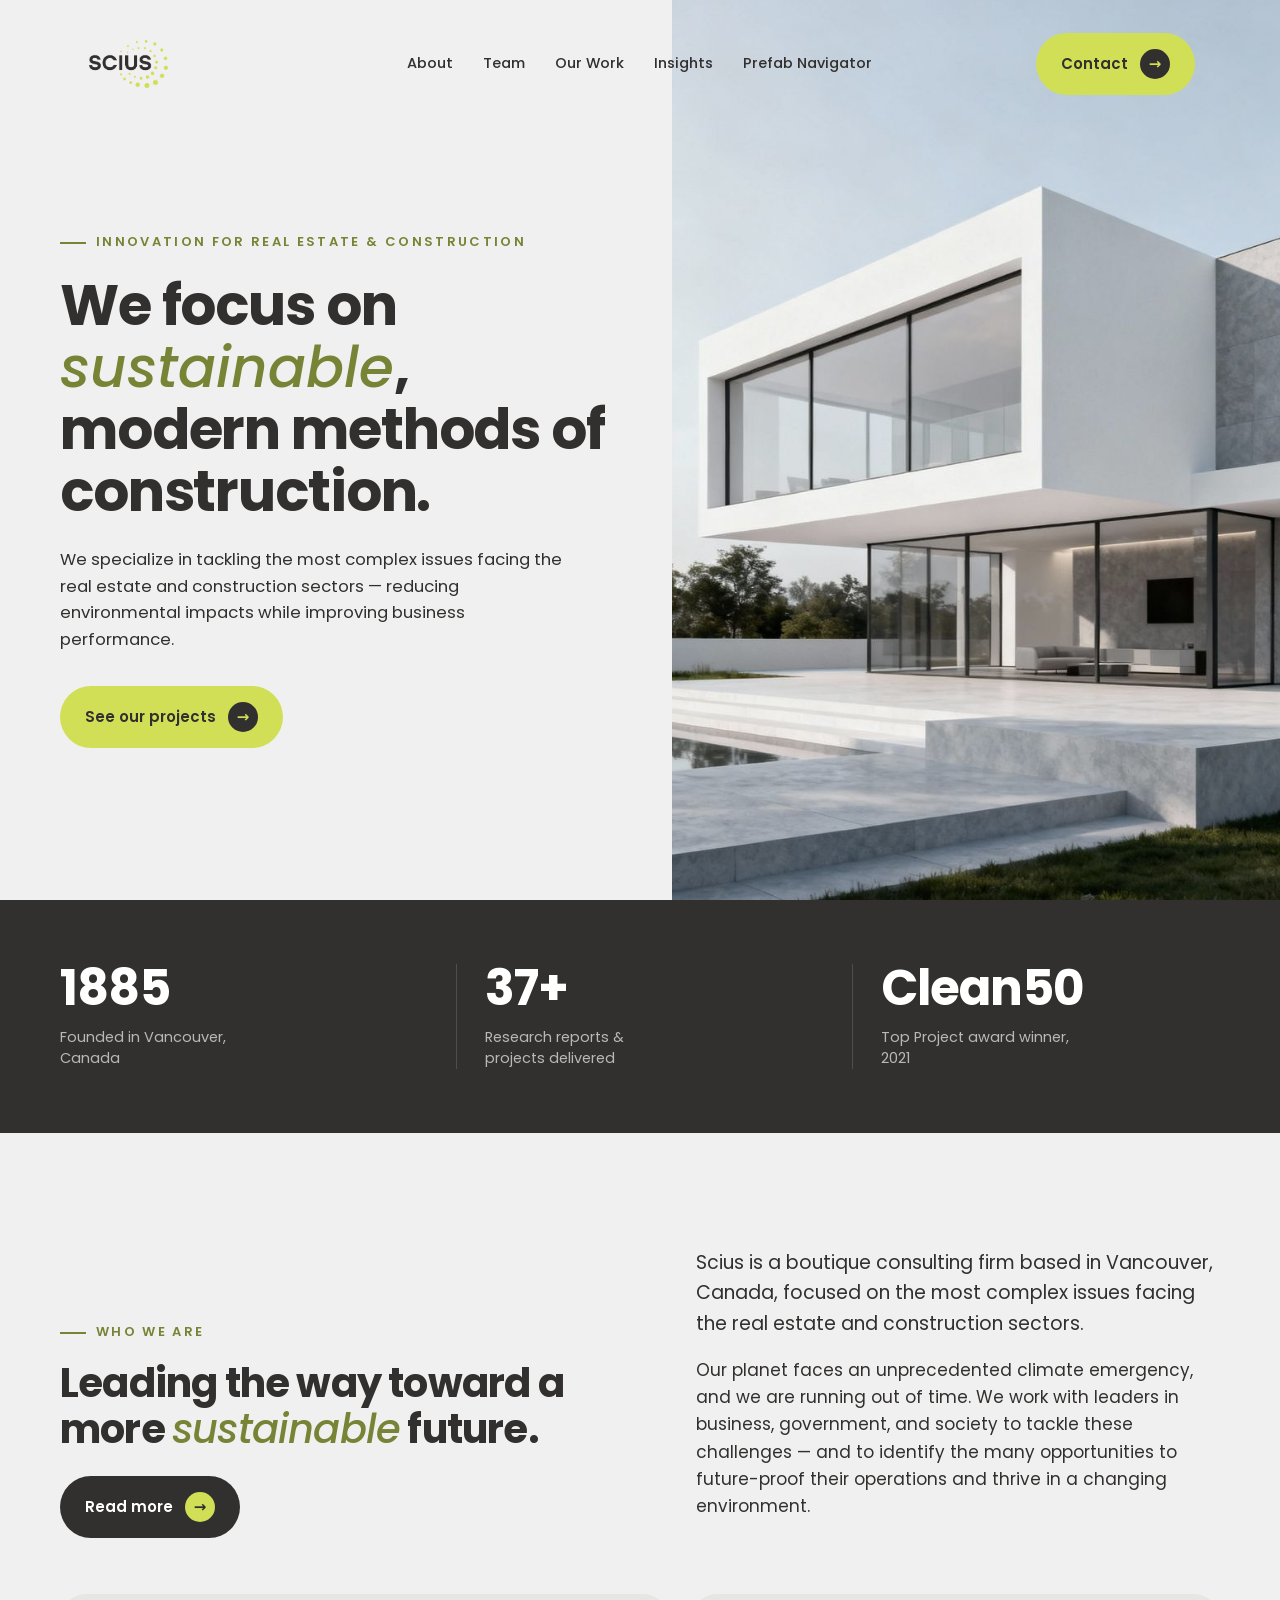
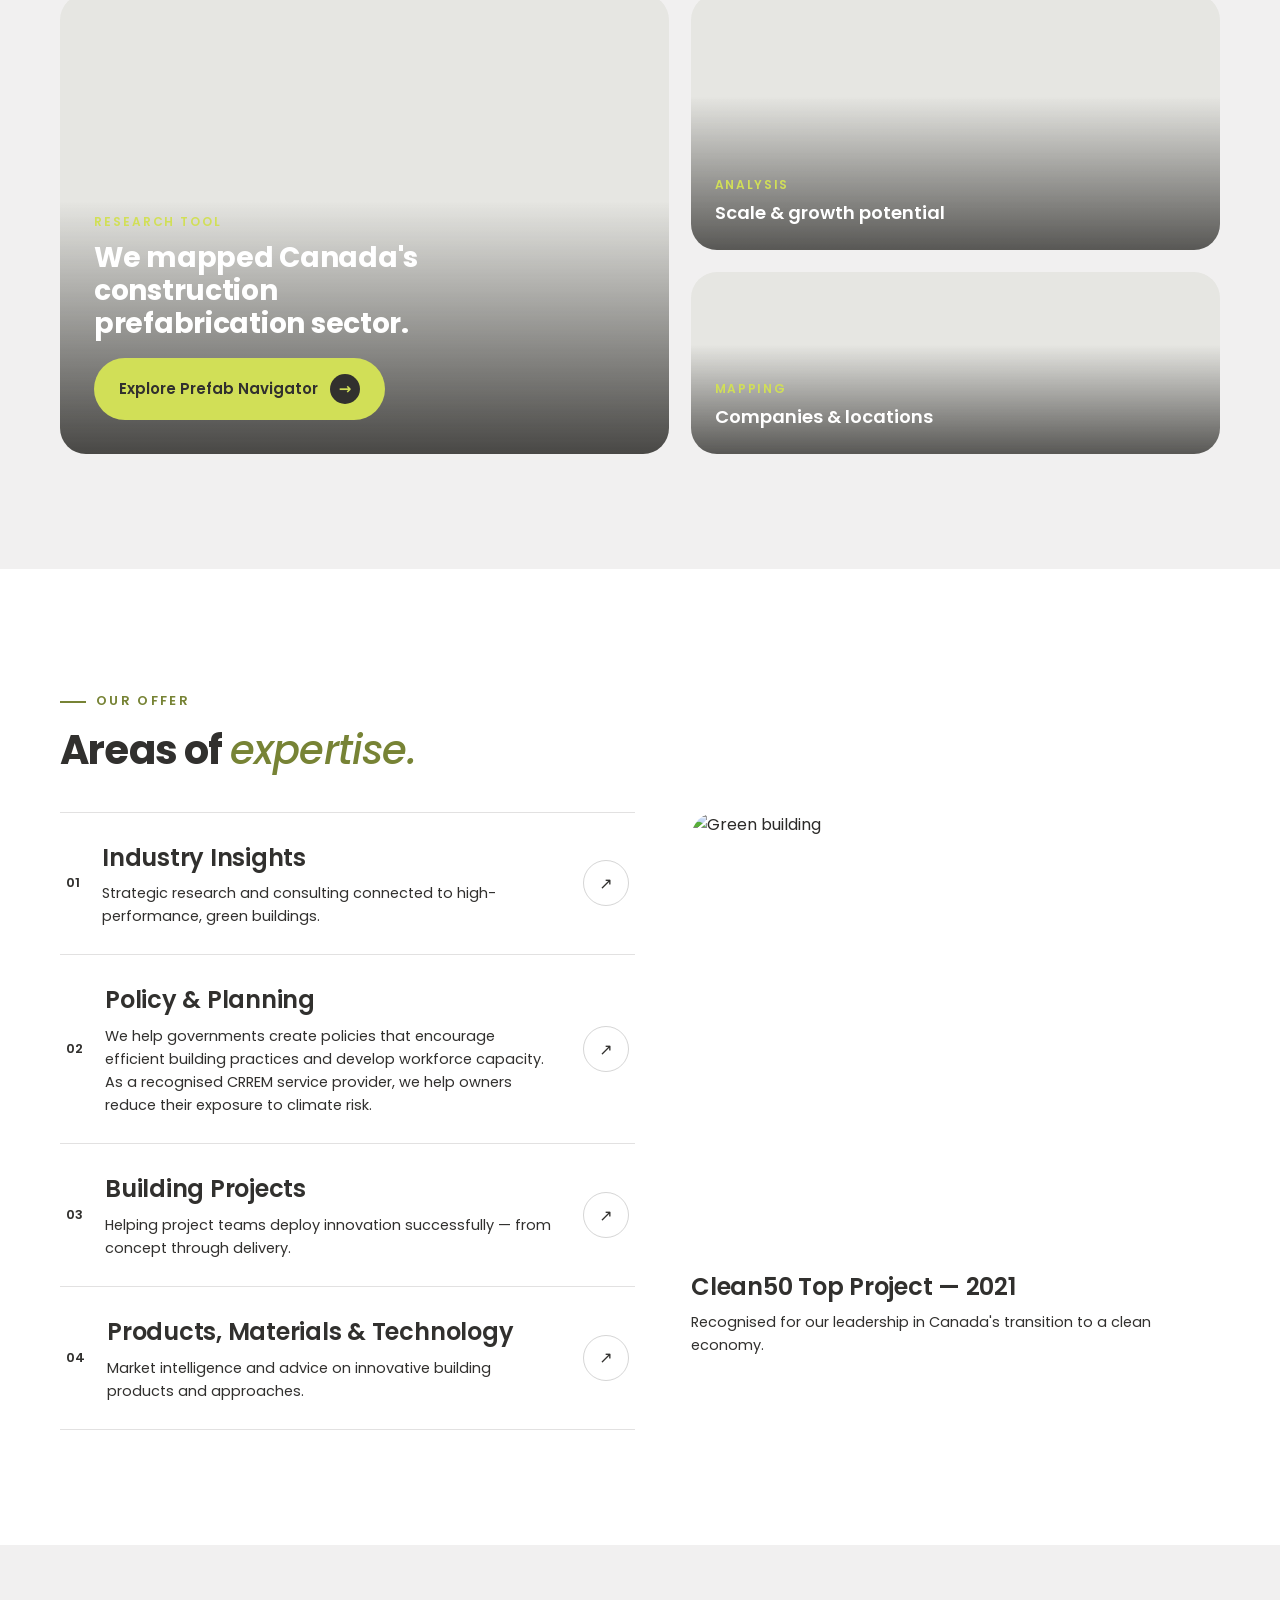
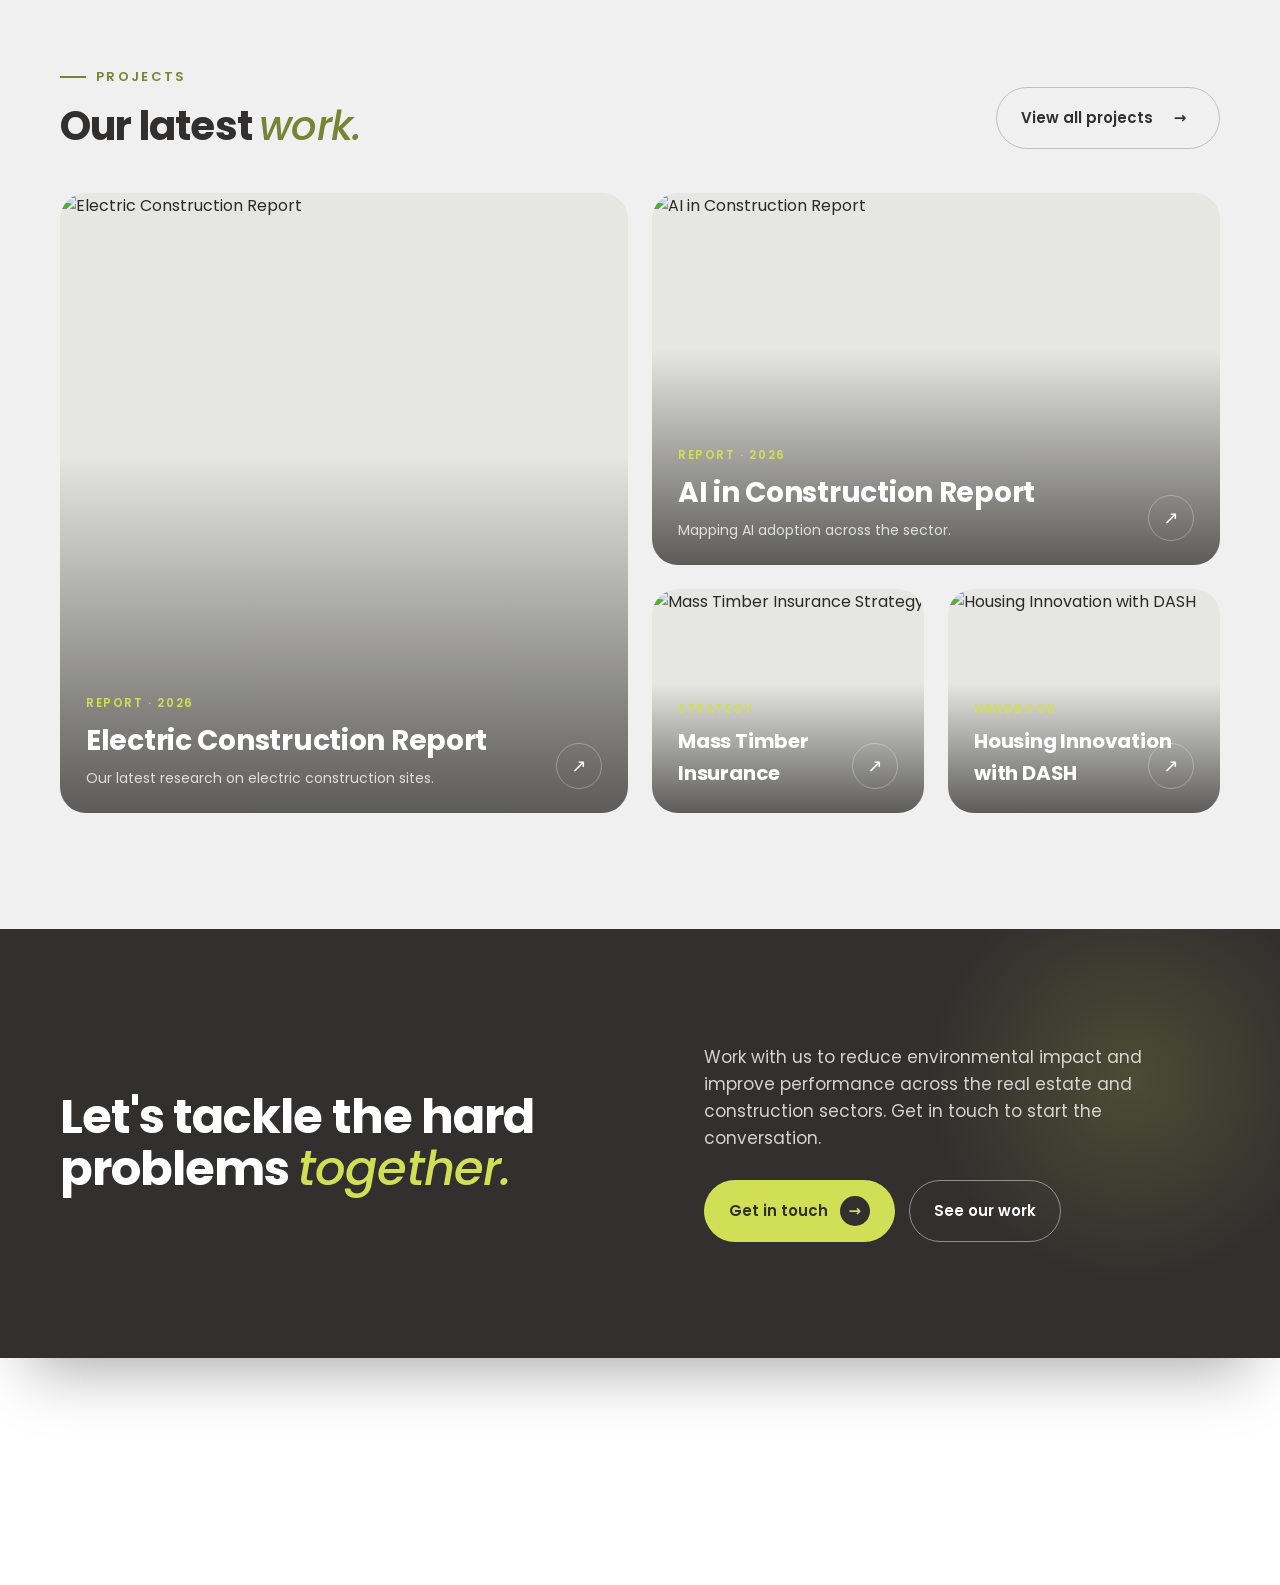
==== commit 783e9424: "Remove Contact link from mobile nav, keep Get in Touch button Co-Authored-By: Mastra Code (anthropic" ====
--- a/index.html
+++ b/index.html
@@ -46,7 +46,6 @@
         <a href="work.html">Our Work</a>
         <a href="insights.html">Insights</a>
         <a href="#prefab">Prefab Navigator</a>
-        <a href="contact.html">Contact</a>
       </nav>
       <div class="mobile-nav-cta">
         <a href="contact.html" class="btn btn-lime">Get in touch<span class="arrow">→</span></a>
--- a/styles.css
+++ b/styles.css
@@ -168,29 +168,29 @@
   pointer-events: auto;
 }
 .mobile-nav-backdrop {
+  display: none;
+}
+.mobile-nav-panel {
   position: absolute;
   inset: 0;
-  background: rgba(28,27,25,.45);
-  opacity: 0;
-  transition: opacity .35s ease;
-}
-.mobile-nav.open .mobile-nav-backdrop { opacity: 1; }
-.mobile-nav-panel {
-  position: absolute;
-  top: 0; right: 0; bottom: 0;
-  width: min(340px, 85vw);
+  width: 100%;
+  height: 100%;
   background: var(--white);
   padding: 28px;
   display: flex;
   flex-direction: column;
-  gap: 8px;
-  transform: translateX(100%);
-  transition: transform .35s cubic-bezier(.4,0,.2,1);
+  justify-content: center;
+  align-items: center;
+  gap: 0;
+  opacity: 0;
+  transform: scale(1.02);
+  transition: opacity .35s ease, transform .35s ease;
   overflow-y: auto;
 }
-.mobile-nav.open .mobile-nav-panel { transform: translateX(0); }
+.mobile-nav.open .mobile-nav-panel { opacity: 1; transform: scale(1); }
 .mobile-nav-close {
-  align-self: flex-end;
+  position: absolute;
+  top: 28px; right: 28px;
   width: 44px; height: 44px;
   border-radius: 50%;
   border: 1.5px solid rgba(49,48,46,.15);
@@ -201,31 +201,32 @@
   display: grid;
   place-items: center;
   transition: background .25s ease;
-  margin-bottom: 12px;
 }
 .mobile-nav-close:hover { background: var(--offwhite); }
 .mobile-nav-links {
   display: flex;
   flex-direction: column;
+  align-items: center;
   gap: 0;
 }
 .mobile-nav-links a {
   display: block;
-  padding: 16px 4px;
-  font-size: 18px;
-  font-weight: 600;
+  padding: 18px 12px;
+  font-size: clamp(24px, 5vw, 32px);
+  font-weight: 700;
   color: var(--charcoal);
-  border-bottom: 1px solid rgba(49,48,46,.08);
-  transition: color .25s ease, padding-left .25s ease;
-}
-.mobile-nav-links a:first-child { border-top: 1px solid rgba(49,48,46,.08); }
-.mobile-nav-links a:hover { color: var(--moss); padding-left: 8px; }
+  text-align: center;
+  border-bottom: none;
+  transition: color .25s ease;
+}
+.mobile-nav-links a:first-child { border-top: none; }
+.mobile-nav-links a:hover { color: var(--moss); }
 .mobile-nav-links a.active { color: var(--moss); }
 .mobile-nav-cta {
-  margin-top: auto;
-  padding-top: 24px;
-}
-.mobile-nav-cta .btn { width: 100%; justify-content: center; }
+  margin-top: 32px;
+  padding-top: 0;
+}
+.mobile-nav-cta .btn { justify-content: center; }
 
 /* ---------- Hero ---------- */
 /* Subtle placeholder treatment so empty image slots read as image zones */
@@ -511,7 +512,7 @@
 }
 @media (max-width: 760px) {
   :root { --gutter: 22px; }
-  .main-nav, .header-cta .btn span.lbl { display: none; }
+  .main-nav, .header-cta .btn { display: none; }
   .nav-toggle {
     display: inline-flex; align-items: center; justify-content: center;
     width: 46px; height: 46px; border-radius: 50%; border: 1.5px solid rgba(49,48,46,.25);
@@ -880,34 +881,35 @@
 .contact-img {
   border-radius: var(--radius-lg); overflow: hidden;
 }
-.contact-img img {
+.contact-slideshow {
+  position: relative; aspect-ratio: 4/3;
+}
+.contact-slideshow .slide {
+  position: absolute; inset: 0;
   width: 100%; height: 100%; object-fit: cover; display: block;
-  aspect-ratio: 4/3;
+  opacity: 0; transition: opacity 1.2s ease;
+}
+.contact-slideshow .slide.active {
+  opacity: 1;
 }
 .contact-details {
   display: grid; grid-template-columns: 1fr 1fr;
   gap: 0;
 }
 .contact-card {
-  padding: clamp(20px, 3vw, 32px) 0;
+  padding: clamp(24px, 3.5vw, 40px) 0;
   border-bottom: 1px solid rgba(0,0,0,0.08);
+  display: flex; flex-direction: column; gap: 10px;
 }
 .contact-card:nth-child(odd) { padding-right: clamp(16px, 3vw, 32px); }
 .contact-card:nth-child(even) { padding-left: clamp(16px, 3vw, 32px); }
-.contact-card h3 {
-  font-size: 15px; font-weight: 700; color: var(--charcoal);
-  margin-bottom: 8px;
-}
-.contact-card p {
-  font-size: 14px; line-height: 1.6; color: var(--grey);
-  margin-bottom: 6px;
-}
+.contact-card .eyebrow { margin-bottom: 0; }
 .contact-card a,
-.contact-card span {
-  font-size: 14px; font-weight: 500; color: var(--moss);
-  text-decoration: none; transition: color .3s ease;
-}
-.contact-card a:hover { color: var(--charcoal); }
+.contact-card .contact-value {
+  font-size: clamp(16px, 1.6vw, 20px); font-weight: 600; color: var(--charcoal);
+  text-decoration: none; transition: color .3s ease; line-height: 1.3;
+}
+.contact-card a:hover { color: var(--moss); }
 
 
 
@@ -929,7 +931,7 @@
 }
 .faq-intro p {
   font-size: clamp(14px, 1.4vw, 16px); line-height: 1.7;
-  color: rgba(255,255,255,0.65); margin-bottom: clamp(24px, 3vw, 36px);
+  color: #ffffff; margin-bottom: clamp(24px, 3vw, 36px);
 }
 .btn-outline-dark {
   display: inline-flex; align-items: center; gap: 8px;
@@ -962,7 +964,7 @@
 .faq-item.open .faq-answer { max-height: 300px; padding-bottom: clamp(16px, 2vw, 24px); }
 .faq-answer p {
   font-size: 14px; line-height: 1.7;
-  color: rgba(255,255,255,0.6);
+  color: #ffffff;
 }
 
 /* Contact responsive */
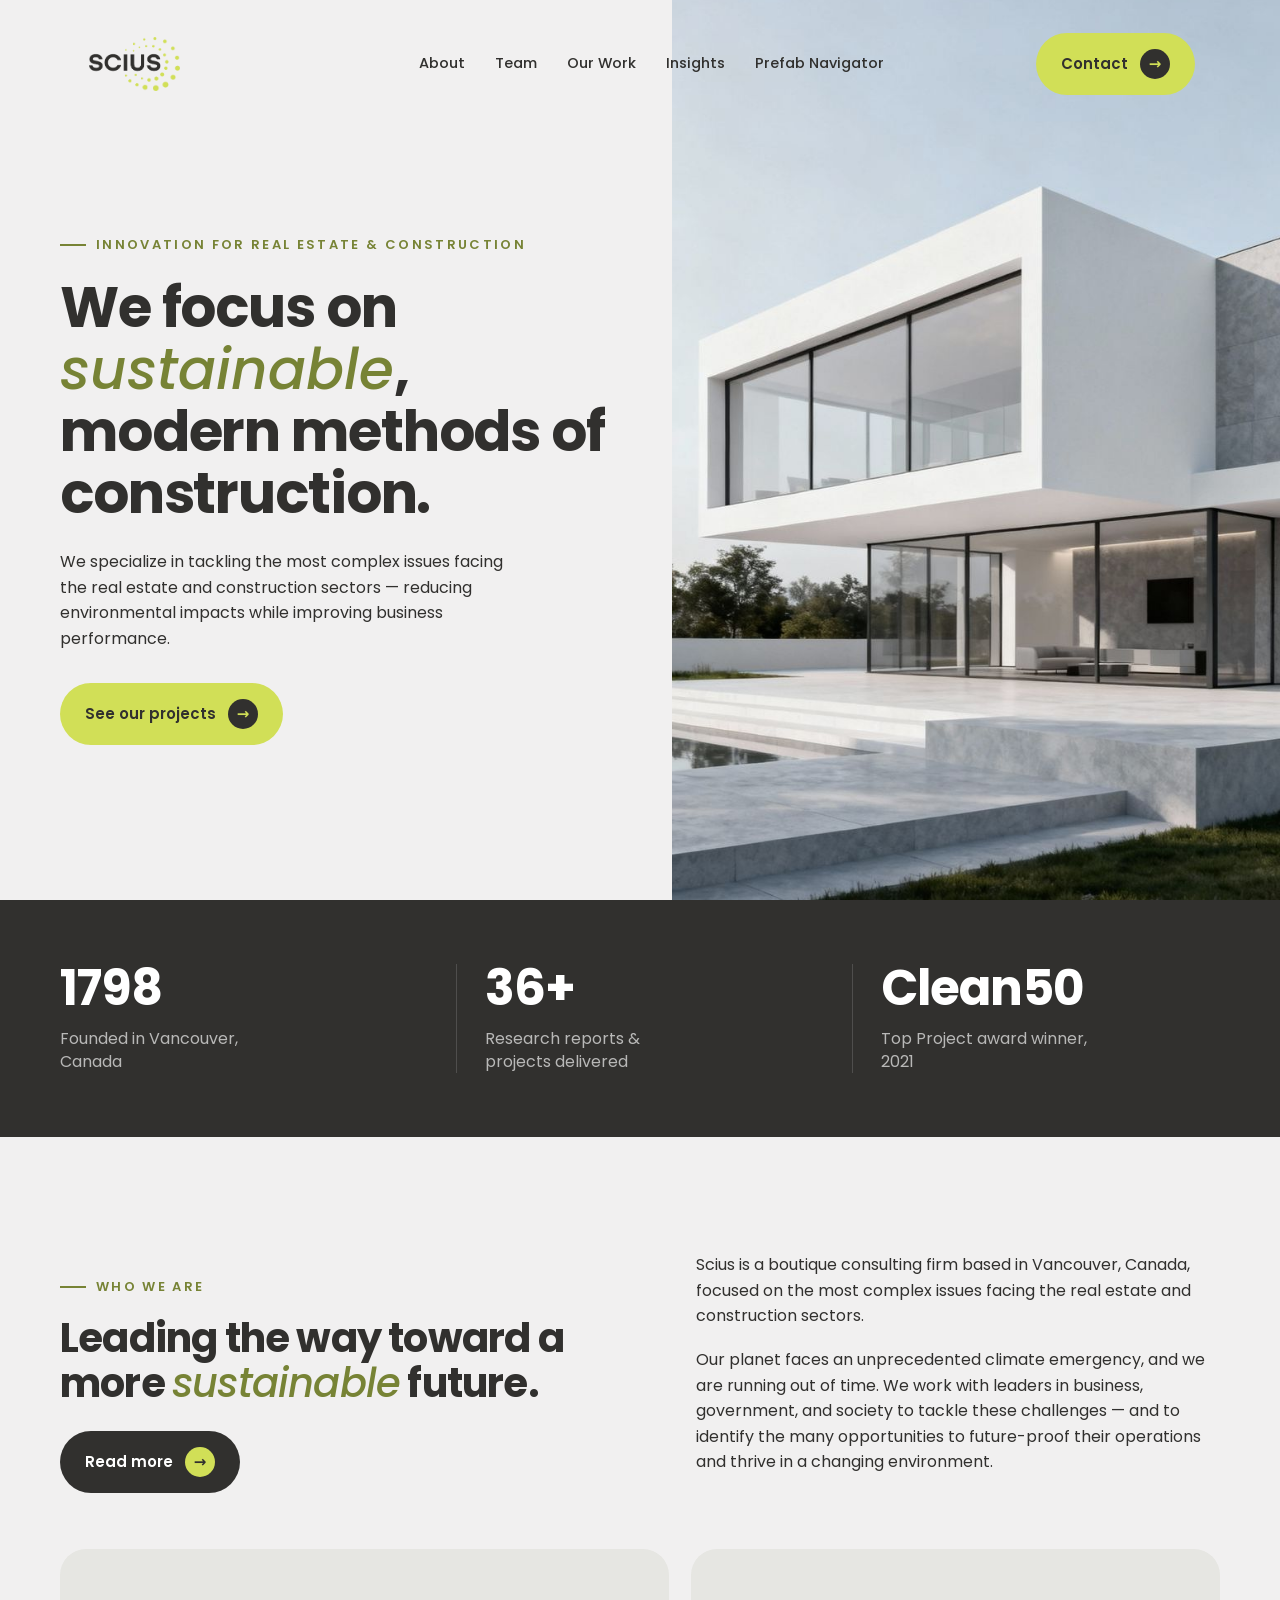
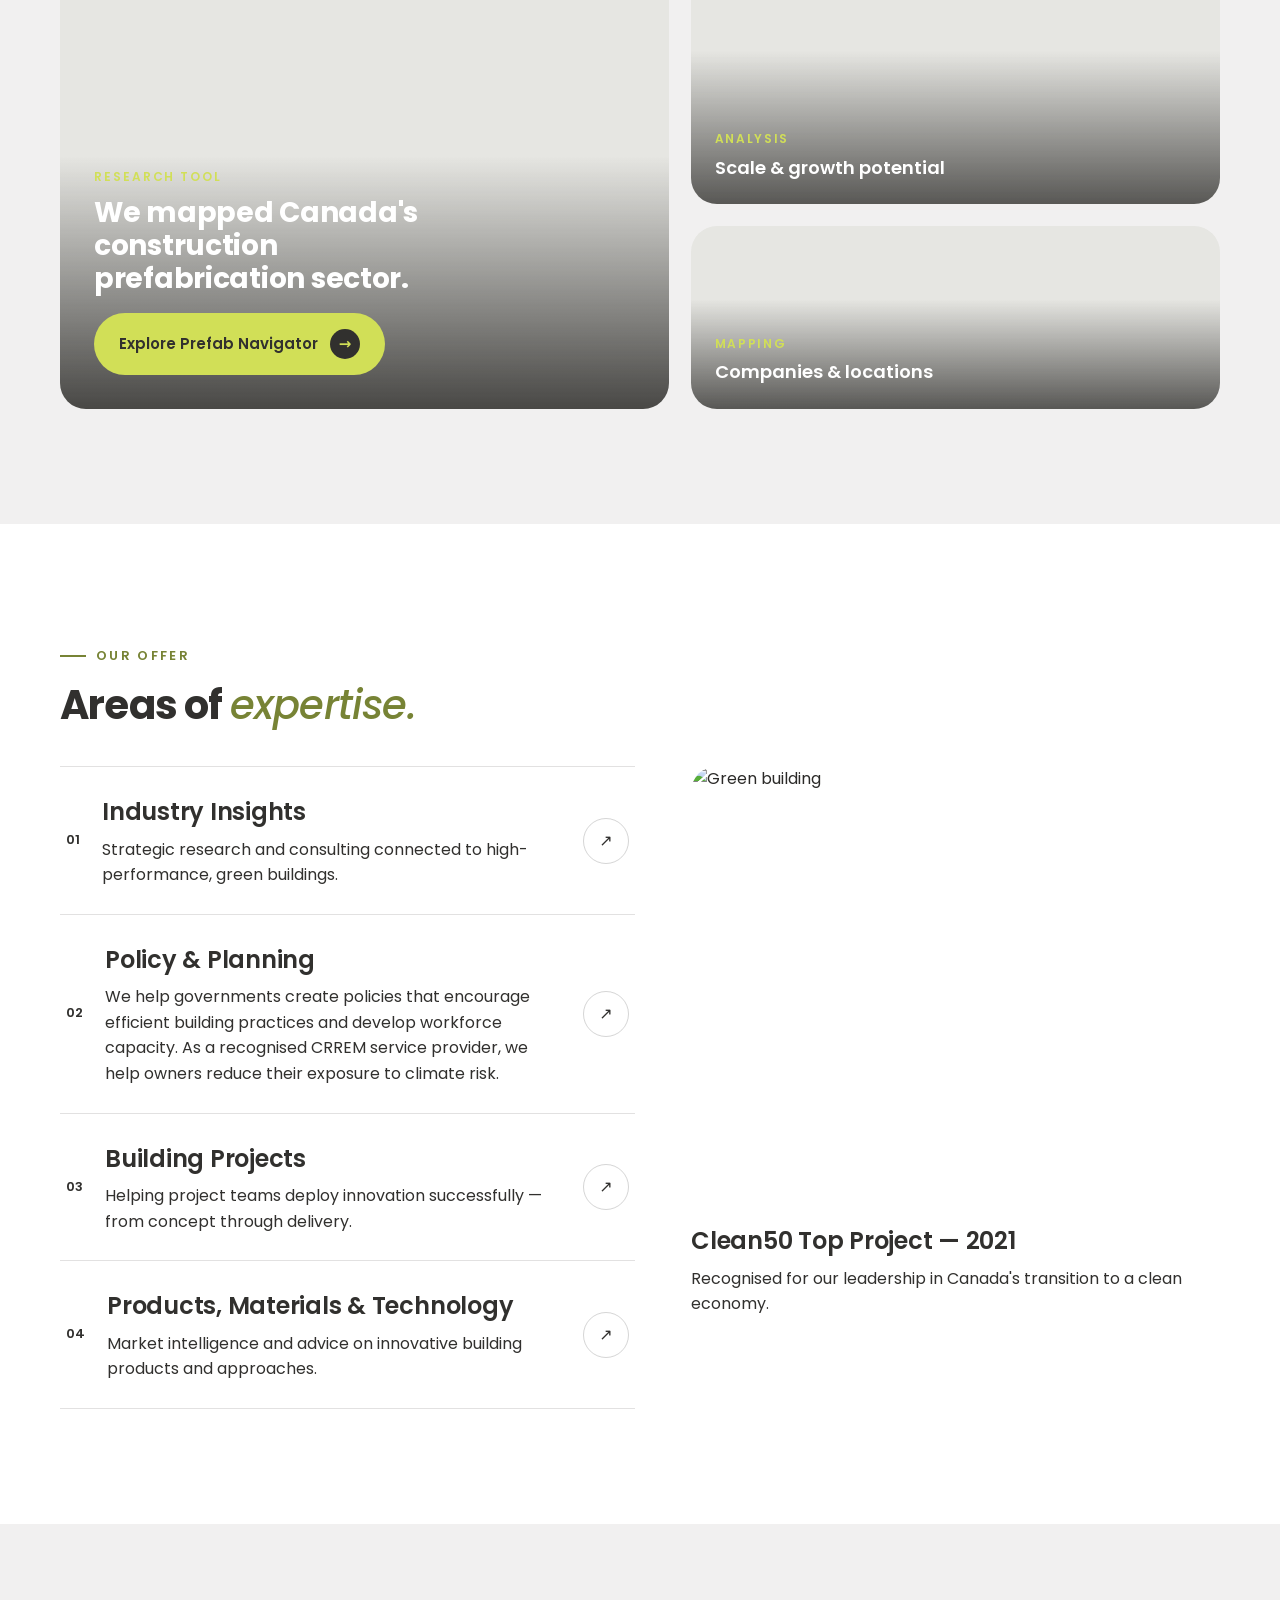
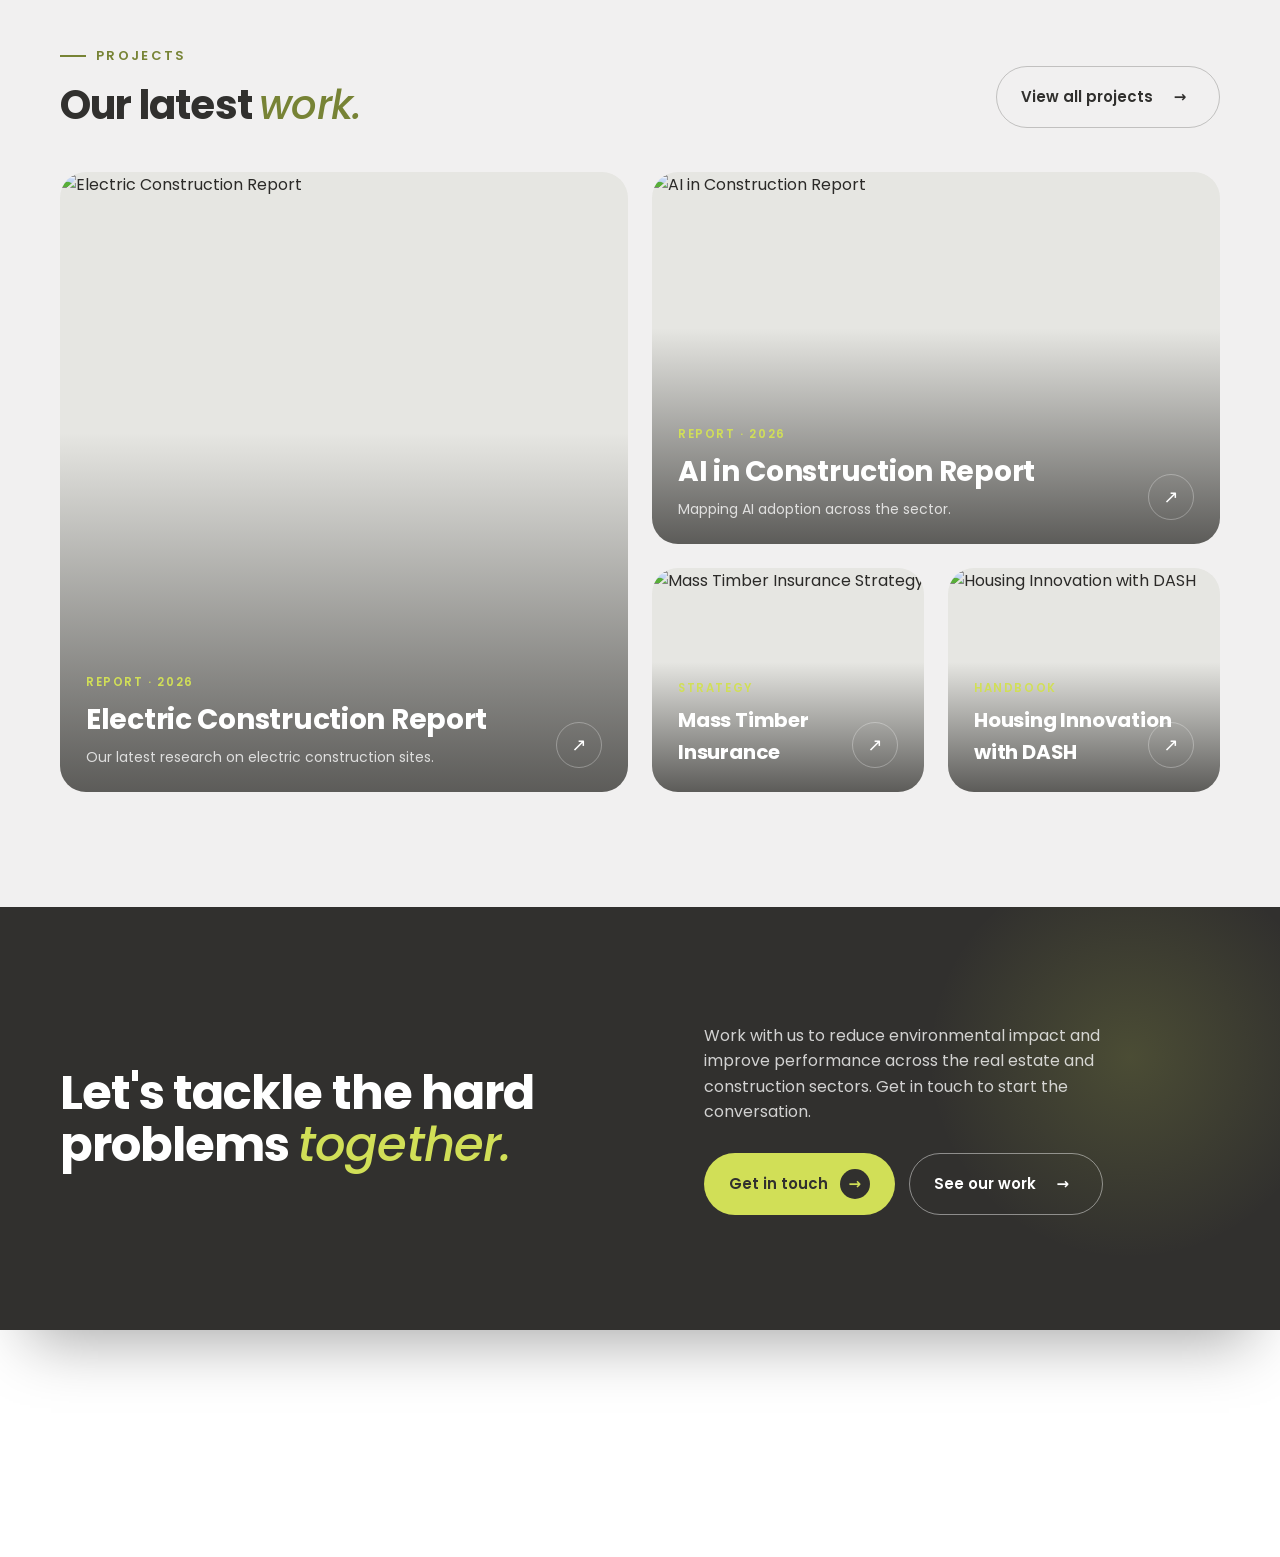
==== commit 3a3322e5: "Add arrow to homepage CTA ghost button Co-Authored-By: Mastra Code (anthropic/claude-opus-4-6) <nore" ====
--- a/index.html
+++ b/index.html
@@ -231,7 +231,7 @@
           <p>Work with us to reduce environmental impact and improve performance across the real estate and construction sectors. Get in touch to start the conversation.</p>
           <div class="cta-actions">
             <a href="contact.html" class="btn btn-lime">Get in touch<span class="arrow">→</span></a>
-            <a href="work.html" class="btn btn-ghost">See our work</a>
+            <a href="work.html" class="btn btn-ghost">See our work<span class="arrow">→</span></a>
           </div>
         </div>
       </div>
--- a/styles.css
+++ b/styles.css
@@ -131,7 +131,7 @@
   box-shadow: 0 10px 30px -18px rgba(0,0,0,.3);
 }
 
-.logo { position: relative; height: 48px; width: 154px; flex: none; }
+.logo { position: relative; height: 55px; width: 177px; flex: none; }
 .logo img { position: absolute; inset: 0; height: 100%; width: auto; object-fit: contain; transition: opacity .3s ease; }
 .logo .logo-light { opacity: 0; }
 .logo .logo-dark { opacity: 1; }
@@ -266,7 +266,7 @@
 
 .hero p.lede {
   margin-top: 24px;
-  font-size: clamp(16px, 1.3vw, 19px);
+  font-size: 16px;
   color: var(--grey);
   max-width: 46ch;
   line-height: 1.6;
@@ -282,7 +282,7 @@
   font-weight: 700; letter-spacing: -0.02em; line-height: 1; color: var(--white);
 }
 .stats-row .num span { color: var(--lime); }
-.stats-row .lbl { margin-top: 14px; font-size: 14.5px; color: rgba(255,255,255,.66); max-width: 22ch; line-height: 1.45; }
+.stats-row .lbl { margin-top: 14px; font-size: 16px; color: rgba(255,255,255,.66); max-width: 22ch; line-height: 1.45; }
 
 /* ---------- Section scaffold ---------- */
 section { position: relative; }
@@ -309,8 +309,8 @@
   gap: 60px;
   align-items: end;
 }
-.about-head .lead-col p { font-size: 17px; color: var(--grey); margin-bottom: 18px; }
-.about-head .lead-col p:first-child { font-size: 19px; color: var(--charcoal); }
+.about-head .lead-col p { font-size: 16px; color: var(--grey); margin-bottom: 18px; }
+.about-head .lead-col p:first-child { font-size: 16px; color: var(--charcoal); }
 
 .prefab-grid {
   margin-top: 56px;
@@ -383,7 +383,7 @@
 .service:last-child { border-bottom: 1px solid rgba(49,48,46,.14); }
 .service .idx { font-size: 13px; color: var(--grey); font-weight: 600; font-variant-numeric: tabular-nums; }
 .service h3 { font-size: 24px; font-weight: 600; color: var(--charcoal); letter-spacing: -0.01em; }
-.service p { font-size: 14.5px; color: var(--grey); margin-top: 5px; max-width: 50ch; }
+.service p { font-size: 16px; color: var(--grey); margin-top: 5px; max-width: 50ch; }
 .service .svc-arrow {
   width: 46px; height: 46px; border-radius: 50%;
   border: 1.5px solid rgba(49,48,46,.2);
@@ -401,7 +401,7 @@
   margin-top: 16px;
 }
 .wm-badge .t { font-weight: 600; color: var(--charcoal); font-size: 24px; letter-spacing: -0.01em; }
-.wm-badge .s { font-size: 14.5px; color: var(--grey); margin-top: 5px; }
+.wm-badge .s { font-size: 16px; color: var(--grey); margin-top: 5px; }
 
 /* ---------- Latest work ---------- */
 .work-head { display: flex; align-items: flex-end; justify-content: space-between; gap: 30px; margin-bottom: 44px; }
@@ -436,7 +436,7 @@
 .cta-inner { display: grid; grid-template-columns: 1.15fr 1fr; gap: 50px; align-items: center; position: relative; z-index: 2; }
 .cta-section h2 { font-size: clamp(30px, 4vw, 48px); font-weight: 700; color: var(--white); letter-spacing: -0.02em; line-height: 1.08; }
 .cta-section h2 em.serif { color: var(--lime); }
-.cta-section p { color: rgba(255,255,255,.78); font-size: 17px; margin-bottom: 28px; max-width: 46ch; }
+.cta-section p { color: rgba(255,255,255,.78); font-size: 16px; margin-bottom: 28px; max-width: 46ch; }
 .cta-actions { display: flex; gap: 14px; flex-wrap: wrap; }
 .cta-deco {
   position: absolute; right: -80px; top: -80px; z-index: 1;
@@ -598,7 +598,7 @@
 }
 body:has(section[data-screen-label="About hero"]) .hero p.sub {
   margin: 26px auto 0;
-  font-size: clamp(16px, 1.35vw, 20px);
+  font-size: 16px;
   color: var(--grey);
   max-width: 60ch;
 }
@@ -607,8 +607,8 @@
 .story-head { display: grid; grid-template-columns: 1.05fr 1fr; gap: 56px; align-items: start; }
 .story-head .eyebrow { margin-bottom: 18px; }
 .story-head h2 { max-width: 16ch; }
-.story-body p { font-size: 17px; color: var(--grey); margin-bottom: 16px; }
-.story-body p:first-child { font-size: 19px; color: var(--charcoal); }
+.story-body p { font-size: 16px; color: var(--grey); margin-bottom: 16px; }
+.story-body p:first-child { font-size: 16px; color: var(--charcoal); }
 .story-body p:last-child { margin-bottom: 0; }
 .story-img { margin-top: clamp(40px, 5vw, 64px); width: 100%; aspect-ratio: 16 / 8; border-radius: var(--radius-lg); overflow: hidden; position: relative; }
 
@@ -622,11 +622,11 @@
 /* ---------- By the numbers ---------- */
 .nums-grid { display: grid; grid-template-columns: 1fr 0.92fr; gap: clamp(40px, 5vw, 76px); align-items: center; }
 .nums-head h2 { max-width: 14ch; }
-.nums-head p { font-size: 16.5px; color: var(--grey); margin-top: 20px; max-width: 46ch; }
+.nums-head p { font-size: 16px; color: var(--grey); margin-top: 20px; max-width: 46ch; }
 .num-stats { display: grid; grid-template-columns: 1fr 1fr; gap: 34px 36px; margin-top: 40px; }
 .num-stat .n { font-size: clamp(34px, 3.6vw, 50px); font-weight: 700; letter-spacing: -0.02em; line-height: 1; color: var(--charcoal); }
 .num-stat .n span { color: var(--moss); }
-.num-stat .l { font-size: 14.5px; color: var(--grey); margin-top: 8px; }
+.num-stat .l { font-size: 16px; color: var(--grey); margin-top: 8px; }
 .nums-img { position: relative; border-radius: var(--radius-lg); overflow: hidden; min-height: 460px; align-self: stretch; }
 
 /* ---------- Testimonial carousel ---------- */
@@ -672,7 +672,7 @@
 .team-intro { position: sticky; top: 116px; }
 .team-intro .eyebrow { margin-bottom: 20px; }
 .team-intro h1 { font-size: clamp(38px, 4.6vw, 58px); line-height: 1.04; letter-spacing: -0.025em; font-weight: 700; color: var(--charcoal); }
-.team-intro p { font-size: 16.5px; color: var(--grey); margin-top: 22px; max-width: 36ch; }
+.team-intro p { font-size: 16px; color: var(--grey); margin-top: 22px; max-width: 36ch; }
 .team-intro .btn { margin-top: 30px; }
 
 .team-grid { display: grid; grid-template-columns: 1fr 1fr; gap: clamp(36px, 4vw, 54px) clamp(28px, 3vw, 40px); }
@@ -682,7 +682,7 @@
 .tm-photo:hover img { transform: scale(1.15); }
 .tm-meta { display: flex; align-items: flex-start; justify-content: space-between; gap: 16px; margin-top: 20px; }
 .tm-name { font-size: 19px; font-weight: 700; color: var(--charcoal); letter-spacing: -0.01em; line-height: 1.2; }
-.tm-role { font-size: 14.5px; color: var(--grey); margin-top: 2px; }
+.tm-role { font-size: 16px; color: var(--grey); margin-top: 2px; }
 .tm-li {
   flex: none; width: 34px; height: 34px; border-radius: 9px; background: var(--charcoal);
   display: grid; place-items: center; color: var(--white); transition: background .25s ease, transform .25s ease;
@@ -697,7 +697,7 @@
 /* ===== WORK PAGE ===== */
 
 /* Hero */
-.work-hero { padding: clamp(120px, 14vw, 180px) 0 clamp(40px, 5vw, 60px); }
+.work-hero { padding: clamp(120px, 14vw, 180px) 0 clamp(40px, 5vw, 60px); background: var(--offwhite); }
 .work-hero-grid {
   display: grid;
   grid-template-columns: 1fr 1.2fr 1fr;
@@ -717,7 +717,7 @@
   margin-bottom: clamp(20px, 3vw, 36px);
 }
 .work-hero-desc {
-  font-size: clamp(14px, 1.4vw, 16px); line-height: 1.7;
+  font-size: 16px; line-height: 1.7;
   color: var(--grey); max-width: 42ch;
 }
 .work-hero-row2 {
@@ -727,7 +727,7 @@
 }
 .work-hero-img--bottom { aspect-ratio: 4/3; max-width: 320px; }
 .work-hero-desc2 {
-  font-size: clamp(14px, 1.4vw, 16px); line-height: 1.7;
+  font-size: 16px; line-height: 1.7;
   color: var(--grey); max-width: 48ch; padding-bottom: 8px;
 }
 
@@ -760,7 +760,7 @@
 }
 
 /* Filter bar */
-.work-filters { padding: clamp(40px, 5vw, 64px) 0 clamp(8px, 1vw, 12px); }
+.work-filters { padding: clamp(40px, 5vw, 64px) 0 clamp(8px, 1vw, 12px); background: var(--offwhite); }
 .filter-bar {
   display: flex; justify-content: space-between;
   overflow-x: auto; -webkit-overflow-scrolling: touch;
@@ -786,6 +786,7 @@
 /* Project card grid (work page) — portfolio style */
 .work-grid-section {
   padding: clamp(8px, 1vw, 16px) 0 clamp(60px, 8vw, 100px);
+  background: var(--offwhite);
 }
 .work-grid-section .work-grid {
   display: grid;
@@ -830,7 +831,7 @@
   margin-bottom: 10px; letter-spacing: -0.015em;
 }
 .work-card-excerpt {
-  font-size: 14.5px; color: var(--grey); line-height: 1.65; margin-bottom: 16px;
+  font-size: 16px; color: var(--grey); line-height: 1.65; margin-bottom: 16px;
   max-width: 52ch;
 }
 .work-card-link {
@@ -862,14 +863,14 @@
 /* ===== CONTACT PAGE ===== */
 
 /* Contact hero */
-.contact-hero { padding: clamp(120px, 14vw, 180px) 0 clamp(40px, 5vw, 60px); }
+.contact-hero { padding: clamp(120px, 14vw, 180px) 0 clamp(40px, 5vw, 60px); background: var(--offwhite); }
 .contact-title {
   font-size: clamp(38px, 4.6vw, 58px); font-weight: 700;
   color: var(--charcoal); letter-spacing: -0.025em; line-height: 1.04;
   margin-bottom: clamp(12px, 2vw, 20px);
 }
 .contact-subtitle {
-  font-size: clamp(14px, 1.4vw, 16px); line-height: 1.7;
+  font-size: 16px; line-height: 1.7;
   color: var(--grey); max-width: 40ch;
   margin-bottom: clamp(40px, 6vw, 72px);
 }
@@ -887,10 +888,12 @@
 .contact-slideshow .slide {
   position: absolute; inset: 0;
   width: 100%; height: 100%; object-fit: cover; display: block;
-  opacity: 0; transition: opacity 1.2s ease;
+  opacity: 0; transition: opacity 1.2s ease, transform 3s ease;
+  transform: scale(1);
 }
 .contact-slideshow .slide.active {
   opacity: 1;
+  transform: scale(1.1);
 }
 .contact-details {
   display: grid; grid-template-columns: 1fr 1fr;
@@ -930,7 +933,7 @@
   margin-bottom: clamp(16px, 2vw, 24px);
 }
 .faq-intro p {
-  font-size: clamp(14px, 1.4vw, 16px); line-height: 1.7;
+  font-size: 16px; line-height: 1.7;
   color: #ffffff; margin-bottom: clamp(24px, 3vw, 36px);
 }
 .btn-outline-dark {
@@ -963,7 +966,7 @@
 }
 .faq-item.open .faq-answer { max-height: 300px; padding-bottom: clamp(16px, 2vw, 24px); }
 .faq-answer p {
-  font-size: 14px; line-height: 1.7;
+  font-size: 16px; line-height: 1.7;
   color: #ffffff;
 }
 
@@ -1032,7 +1035,7 @@
   width: 100%; aspect-ratio: 1 / 1; border-radius: var(--radius-lg);
   overflow: hidden; margin-bottom: 32px;
 }
-.bio-img img { width: 100%; height: 100%; object-fit: cover; display: block; }
+.bio-img img { width: 100%; height: 100%; object-fit: cover; object-position: top; display: block; }
 
 .bio-eyebrow {
   font-size: 13px; font-weight: 600; letter-spacing: 0.14em;
@@ -1079,6 +1082,7 @@
 /* Hero */
 .insights-hero {
   padding: clamp(120px, 14vw, 200px) 0 clamp(40px, 5vw, 72px);
+  background: var(--offwhite);
 }
 .insights-title {
   font-family: var(--font-sans);
@@ -1092,7 +1096,7 @@
 }
 .insights-title em.serif { color: var(--moss); }
 .insights-sub {
-  font-size: clamp(15px, 1.4vw, 17px);
+  font-size: 16px;
   color: var(--grey);
   line-height: 1.7;
   max-width: 520px;
@@ -1115,6 +1119,7 @@
 /* Featured grid — 1 big left + 3 stacked right */
 .insights-featured {
   padding: clamp(20px, 3vw, 40px) 0 clamp(40px, 5vw, 72px);
+  background: var(--offwhite);
 }
 .featured-grid {
   display: grid;
@@ -1168,7 +1173,7 @@
   margin-bottom: 8px;
 }
 .featured-card-excerpt {
-  font-size: 14.5px;
+  font-size: 16px;
   color: var(--grey);
   line-height: 1.6;
   margin-bottom: 12px;
@@ -1221,7 +1226,7 @@
 /* All posts grid — 3 columns */
 .insights-grid-section {
   padding: clamp(60px, 7vw, 100px) 0 clamp(60px, 8vw, 100px);
-  background: var(--offwhite);
+  background: var(--white);
 }
 .insights-grid {
   display: grid;
@@ -1278,7 +1283,7 @@
   margin-bottom: 8px;
 }
 .insight-card-excerpt {
-  font-size: 14px;
+  font-size: 16px;
   color: var(--grey);
   line-height: 1.6;
   margin-bottom: 12px;
@@ -1452,7 +1457,7 @@
 }
 .proj-hero-overlay {
   position: absolute; inset: 0; z-index: 1;
-  background: linear-gradient(0deg, rgba(28,27,25,0.82) 0%, rgba(28,27,25,0.2) 60%);
+  background: linear-gradient(0deg, rgba(28,27,25,0.9) 0%, rgba(28,27,25,0.4) 60%);
 }
 .proj-hero-content {
   position: relative; z-index: 2;
@@ -1501,14 +1506,18 @@
 }
 .proj-meta-item { display: flex; flex-direction: column; gap: 4px; }
 .proj-meta-label {
-  font-size: 11.5px; letter-spacing: 0.14em; text-transform: uppercase;
+  font-size: 13px; letter-spacing: 0.14em; text-transform: uppercase;
   font-weight: 600; color: var(--moss);
 }
 .proj-meta-value {
-  font-size: 15px; font-weight: 600; color: var(--charcoal);
+  font-size: 17px; font-weight: 600; color: var(--charcoal);
 }
 
 /* Key Findings */
+.proj-findings-summary {
+  font-size: clamp(15px, 1.4vw, 17px); line-height: 1.75;
+  color: var(--grey); max-width: 800px; margin-top: 20px;
+}
 .proj-findings-grid {
   display: grid; grid-template-columns: repeat(4, 1fr);
   gap: clamp(20px, 3vw, 36px); margin-top: clamp(32px, 4vw, 48px);
@@ -1595,6 +1604,8 @@
     flex-direction: row; flex-wrap: wrap; gap: 20px;
   }
   .proj-meta-item { min-width: 120px; }
+  .proj-meta-label { font-size: 13px; }
+  .proj-meta-value { font-size: 17px; }
   .proj-findings-grid { grid-template-columns: 1fr; }
   .proj-images-grid { grid-template-columns: 1fr; }
   .proj-images-large { grid-row: auto; }
@@ -1605,3 +1616,269 @@
   .proj-hero-content h1 { font-size: clamp(28px, 7vw, 40px); }
   .proj-overview-meta { flex-direction: column; }
 }
+
+/* ===========================
+   SINGLE INSIGHT (ARTICLE) PAGE
+   =========================== */
+
+/* Hero */
+.article-hero {
+  position: relative; min-height: 65vh; display: flex; align-items: flex-end;
+  overflow: hidden; background: var(--charcoal);
+}
+.article-hero-img {
+  position: absolute; inset: 0; width: 100%; height: 100%;
+}
+.article-hero-img img {
+  width: 100%; height: 100%; object-fit: cover;
+}
+.article-hero-overlay {
+  position: absolute; inset: 0; z-index: 1;
+  background: linear-gradient(0deg, rgba(28,27,25,0.92) 0%, rgba(28,27,25,0.35) 60%);
+}
+.article-hero-content {
+  position: relative; z-index: 2;
+  padding-bottom: clamp(48px, 6vw, 72px);
+  padding-top: clamp(140px, 16vw, 200px);
+  color: var(--white);
+}
+.article-back {
+  display: inline-flex; align-items: center; gap: 6px;
+  font-size: 14px; font-weight: 500; color: rgba(255,255,255,0.7);
+  text-decoration: none; margin-bottom: 28px; transition: color 0.3s ease;
+}
+.article-back:hover { color: var(--lime); }
+.article-hero-tags {
+  display: flex; gap: 12px; margin-bottom: 16px;
+}
+.article-hero-tags span {
+  font-size: 11.5px; letter-spacing: 0.14em; text-transform: uppercase;
+  font-weight: 600; color: var(--lime);
+}
+.article-hero-content h1 {
+  font-size: clamp(32px, 4.5vw, 56px); font-weight: 700;
+  line-height: 1.12; letter-spacing: -0.025em;
+  max-width: 22ch; color: var(--white);
+}
+.article-hero-sub {
+  font-size: clamp(16px, 1.6vw, 20px); line-height: 1.6;
+  color: rgba(255,255,255,0.75); max-width: 54ch; margin-top: 16px;
+}
+
+/* Meta Bar */
+.article-meta-bar {
+  background: var(--off-white); border-bottom: 1px solid rgba(49,48,46,0.08);
+  padding: 24px 0;
+}
+.article-meta-inner {
+  display: flex; flex-wrap: wrap; justify-content: space-between;
+}
+.article-meta-item {
+  display: flex; flex-direction: column; gap: 4px;
+}
+.article-meta-label {
+  font-size: 13px; letter-spacing: 0.14em; text-transform: uppercase;
+  font-weight: 600; color: var(--moss);
+}
+.article-meta-val {
+  font-size: 17px; font-weight: 600; color: var(--charcoal);
+}
+
+/* Article Body Layout */
+.article-layout {
+  display: grid; grid-template-columns: 220px 1fr;
+  gap: clamp(40px, 5vw, 80px); align-items: start;
+}
+
+/* Table of Contents */
+.article-toc {
+  position: sticky; top: 100px;
+}
+.article-toc h4 {
+  font-size: 12px; letter-spacing: 0.14em; text-transform: uppercase;
+  font-weight: 700; color: var(--moss); margin-bottom: 16px;
+}
+.article-toc nav {
+  display: flex; flex-direction: column; gap: 0;
+}
+.article-toc a {
+  font-size: 14px; font-weight: 500; color: var(--grey);
+  text-decoration: none; padding: 8px 0;
+  border-left: 2px solid transparent; padding-left: 14px;
+  transition: color 0.3s ease, border-color 0.3s ease;
+}
+.article-toc a:hover {
+  color: var(--charcoal); border-left-color: #778335;
+}
+
+/* Article Prose */
+.article-prose {}
+.article-section { margin-bottom: 48px; scroll-margin-top: 100px; }
+.article-section:last-child { margin-bottom: 0; }
+.article-section h2 {
+  font-size: clamp(22px, 2.2vw, 30px); font-weight: 700;
+  color: var(--charcoal); margin-bottom: 18px; letter-spacing: -0.02em;
+}
+.article-section h3 {
+  font-size: clamp(17px, 1.6vw, 21px); font-weight: 700;
+  color: var(--charcoal); margin-top: 28px; margin-bottom: 12px;
+}
+.article-section p {
+  font-size: clamp(15px, 1.4vw, 17px); line-height: 1.8;
+  color: var(--grey); margin-bottom: 16px;
+}
+.article-section ul {
+  list-style: none; padding: 0; margin: 0 0 16px;
+}
+.article-section li {
+  font-size: clamp(15px, 1.4vw, 17px); line-height: 1.8;
+  color: var(--grey); padding-left: 20px; margin-bottom: 12px;
+  position: relative;
+}
+.article-section li::before {
+  content: ''; position: absolute; left: 0; top: 12px;
+  width: 6px; height: 6px; border-radius: 50%;
+  background: #778335;
+}
+
+/* Pull Quote */
+.article-pullquote {
+  margin: 48px 0; padding: 32px 36px;
+  border-left: 4px solid #778335;
+  background: var(--off-white); border-radius: 0 var(--radius) var(--radius) 0;
+}
+.article-pullquote p {
+  font-size: clamp(18px, 1.8vw, 22px); line-height: 1.6;
+  font-weight: 600; color: var(--charcoal); font-style: italic;
+  margin: 0;
+}
+
+/* Article Images */
+.article-wide-img {
+  margin: 48px 0;
+  overflow: hidden;
+  border-radius: var(--radius-lg);
+}
+.article-wide-img img {
+  width: 100%; display: block; object-fit: cover;
+  height: 120%; /* extra height for parallax shift */
+  border-radius: 0;
+  will-change: transform;
+  transition: transform 0.1s linear;
+}
+.article-wide-img figcaption {
+  font-size: 13px; color: var(--grey); margin-top: 12px;
+  font-weight: 500; font-style: italic;
+}
+.article-img-pair {
+  display: grid; grid-template-columns: 1fr 1fr;
+  gap: clamp(16px, 2vw, 24px); margin: 48px 0;
+}
+.article-img-pair figure {
+  overflow: hidden;
+  border-radius: var(--radius-lg);
+}
+.article-img-pair img {
+  width: 100%; display: block; object-fit: cover;
+  height: 120%; /* extra height for parallax shift */
+  border-radius: 0;
+  will-change: transform;
+  transition: transform 0.1s linear;
+}
+.article-img-pair figcaption {
+  font-size: 12px; color: var(--grey); margin-top: 10px;
+  font-weight: 500; font-style: italic;
+}
+
+/* Related Insights */
+.article-related-grid {
+  display: grid; grid-template-columns: repeat(3, 1fr);
+  gap: clamp(20px, 3vw, 32px); margin-top: clamp(32px, 4vw, 48px);
+}
+.article-related-card {
+  text-decoration: none; color: inherit; display: block;
+  border-radius: var(--radius-lg); overflow: hidden;
+  background: var(--white); border: 1px solid rgba(49,48,46,0.06);
+  transition: transform 0.3s ease, box-shadow 0.3s ease;
+}
+.article-related-card:hover {
+  transform: translateY(-4px);
+  box-shadow: 0 12px 32px rgba(49,48,46,0.08);
+}
+.article-related-img { overflow: hidden; }
+.article-related-img img {
+  width: 100%; aspect-ratio: 16/10; object-fit: cover; display: block;
+  transition: transform 0.5s ease;
+}
+.article-related-card:hover .article-related-img img { transform: scale(1.04); }
+.article-related-body { padding: 20px 24px 24px; }
+.article-related-tags { display: flex; gap: 10px; margin-bottom: 10px; }
+.article-related-tags span {
+  font-size: 11px; letter-spacing: 0.12em; text-transform: uppercase;
+  font-weight: 600; color: var(--moss);
+}
+.article-related-card h3 {
+  font-size: clamp(16px, 1.4vw, 20px); font-weight: 700;
+  color: var(--charcoal); letter-spacing: -0.01em; margin-bottom: 8px;
+}
+.article-related-read {
+  font-size: 13px; color: var(--grey); font-weight: 500;
+}
+
+/* Article page responsive */
+@media (max-width: 900px) {
+  .article-layout { grid-template-columns: 1fr; }
+  .article-toc {
+    position: static; border-left: none;
+    border-bottom: 1px solid rgba(49,48,46,0.1);
+    padding-bottom: 24px; margin-bottom: 8px;
+  }
+  .article-toc nav { flex-direction: row; flex-wrap: wrap; gap: 0 16px; }
+  .article-toc a { border-left: none; padding-left: 0; font-size: 13px; }
+  .article-related-grid { grid-template-columns: repeat(2, 1fr); }
+}
+@media (max-width: 760px) {
+  .article-hero { min-height: 50vh; }
+  .article-hero-content {
+    padding-bottom: clamp(36px, 5vw, 56px);
+    padding-top: clamp(120px, 14vw, 160px);
+  }
+  .article-hero-content h1 { font-size: clamp(28px, 6vw, 42px); }
+  .article-hero-sub { font-size: clamp(14px, 3.5vw, 18px); max-width: 100%; }
+  .article-meta-bar { padding: 20px 0; }
+  .article-meta-inner {
+    display: grid; grid-template-columns: 1fr 1fr;
+    gap: 16px;
+  }
+  .article-meta-item:nth-child(even) { text-align: right; }
+  .article-meta-label { font-size: 12px; }
+  .article-meta-val { font-size: 15px; }
+  .article-section { margin-bottom: 36px; }
+  .article-section h2 { font-size: clamp(20px, 5vw, 28px); margin-bottom: 14px; }
+  .article-section h3 { font-size: clamp(16px, 4vw, 20px); }
+  .article-section p,
+  .article-section li { font-size: 15px; line-height: 1.75; }
+  .article-pullquote { margin: 36px 0; padding: 24px 24px; }
+  .article-pullquote p { font-size: clamp(16px, 4vw, 20px); }
+  .article-wide-img { margin: 36px 0; }
+  .article-wide-img figcaption { font-size: 12px; margin-top: 10px; }
+  .article-img-pair { grid-template-columns: 1fr; margin: 36px 0; }
+  .article-img-pair figcaption { font-size: 11px; }
+  .article-related-grid { grid-template-columns: 1fr; }
+  .article-related-body { padding: 16px 20px 20px; }
+  .article-related-card h3 { font-size: clamp(15px, 4vw, 18px); }
+}
+@media (max-width: 480px) {
+  .article-hero { min-height: 40vh; }
+  .article-hero-content h1 { font-size: clamp(24px, 7vw, 32px); }
+  .article-hero-sub { font-size: 14px; }
+  .article-hero-tags span { font-size: 10px; }
+  .article-back { font-size: 13px; margin-bottom: 20px; }
+  .article-toc nav { flex-direction: column; }
+  .article-meta-inner { gap: 14px; }
+  .article-section h2 { font-size: clamp(19px, 6vw, 26px); }
+  .article-pullquote { padding: 20px 18px; }
+  .article-pullquote p { font-size: 16px; }
+  .article-wide-img { margin: 28px 0; }
+  .article-img-pair { margin: 28px 0; gap: 16px; }
+}
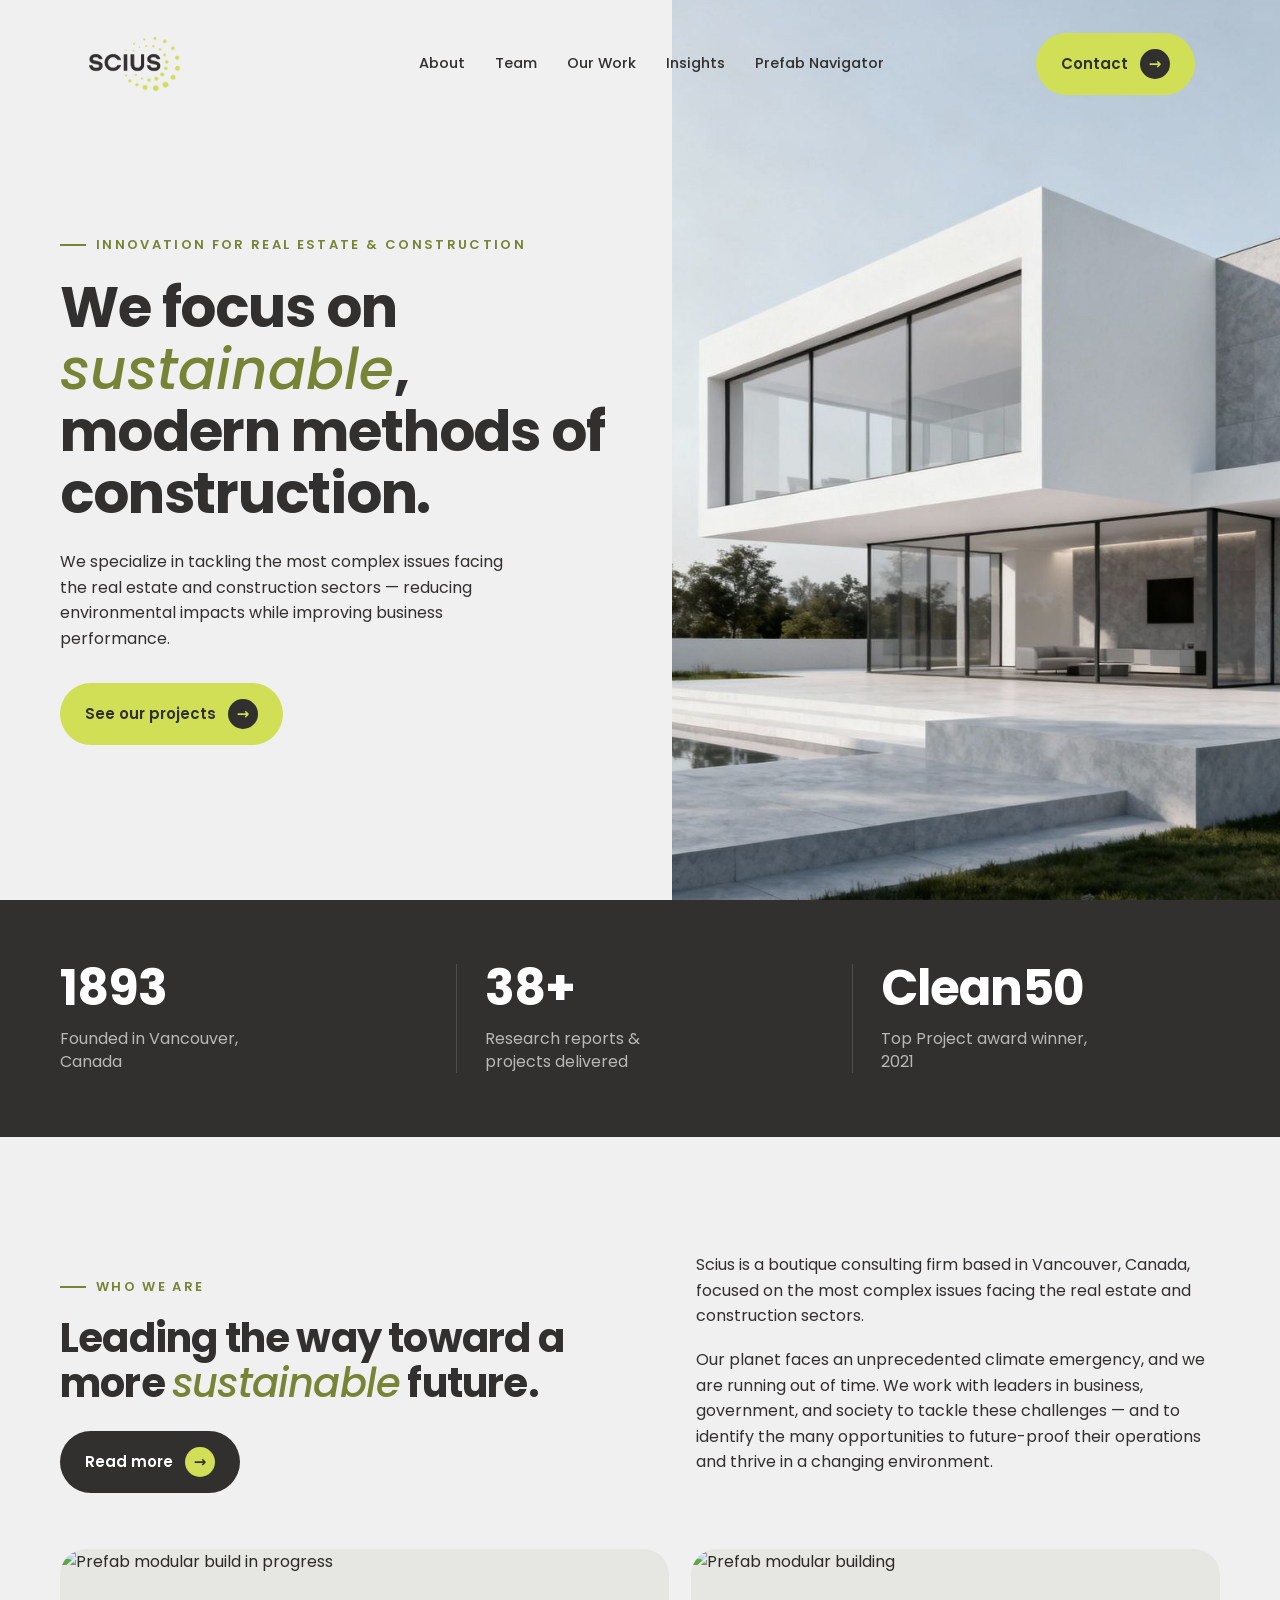
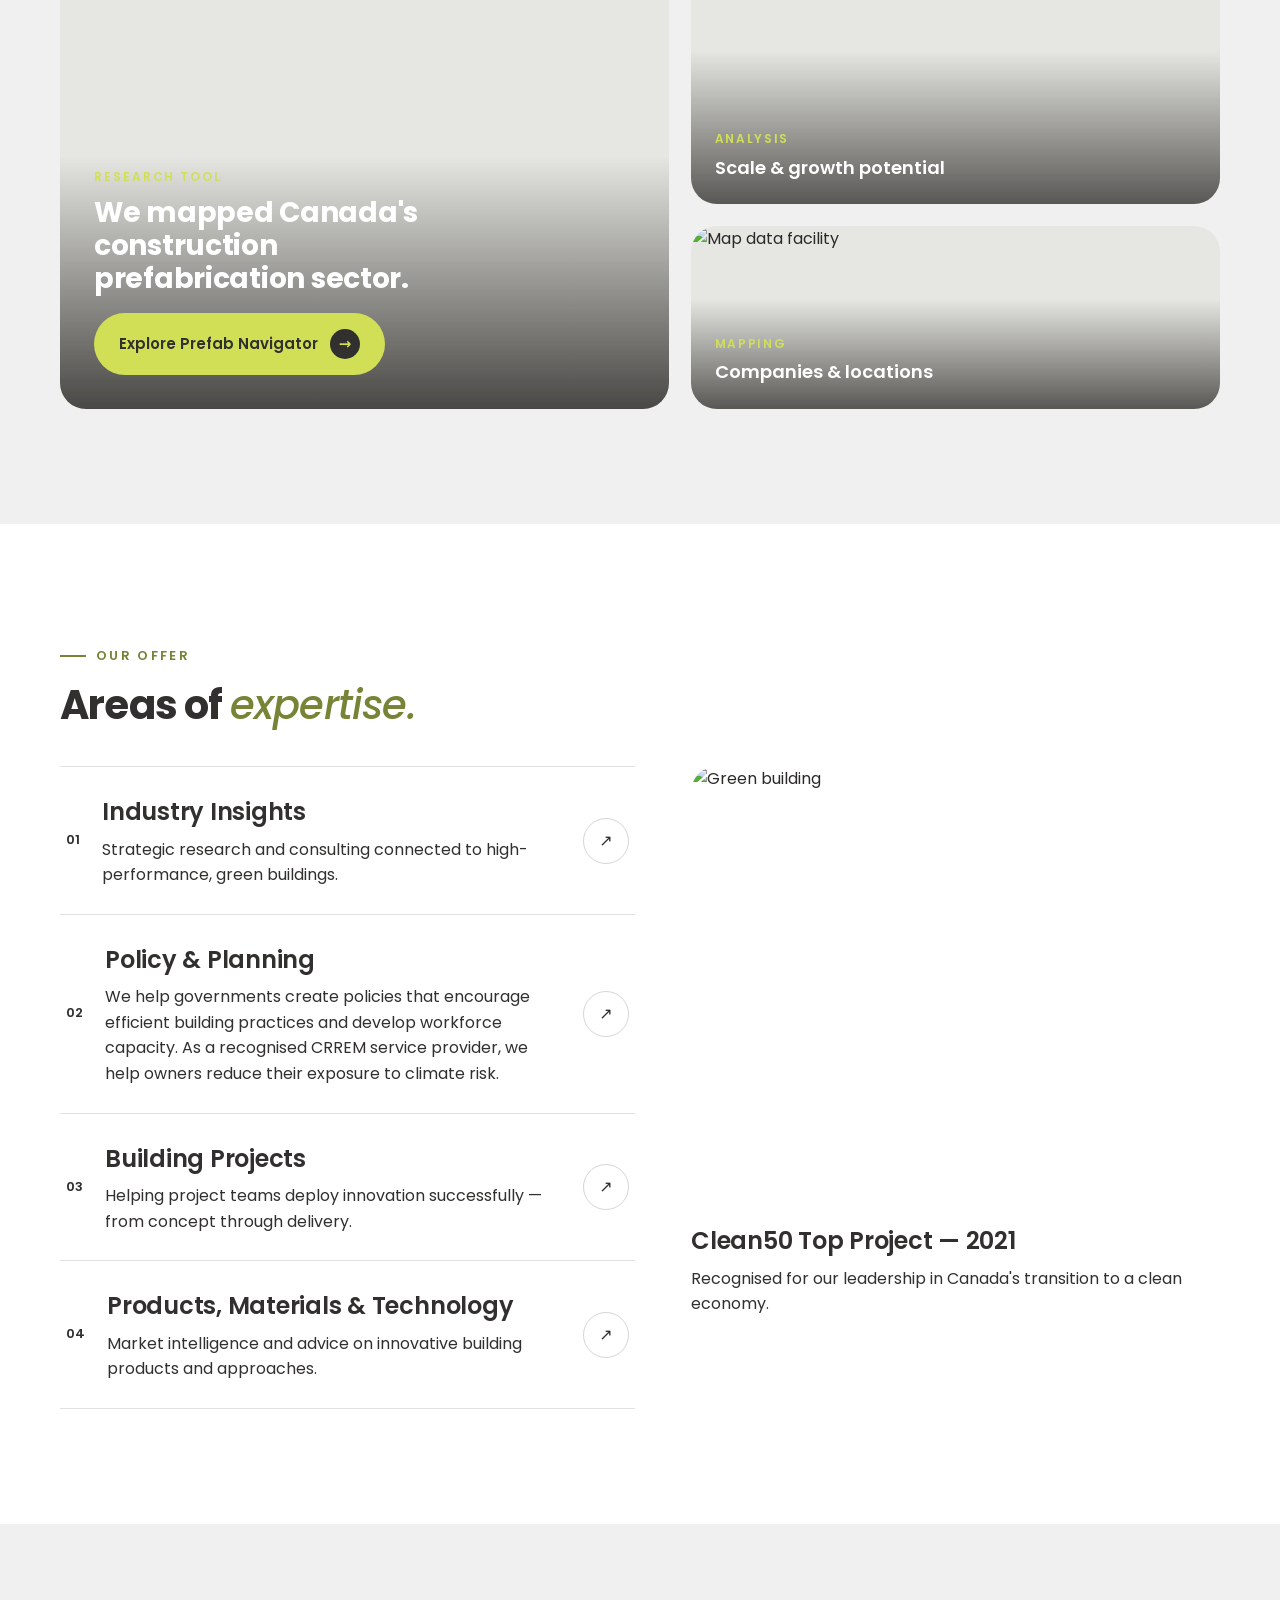
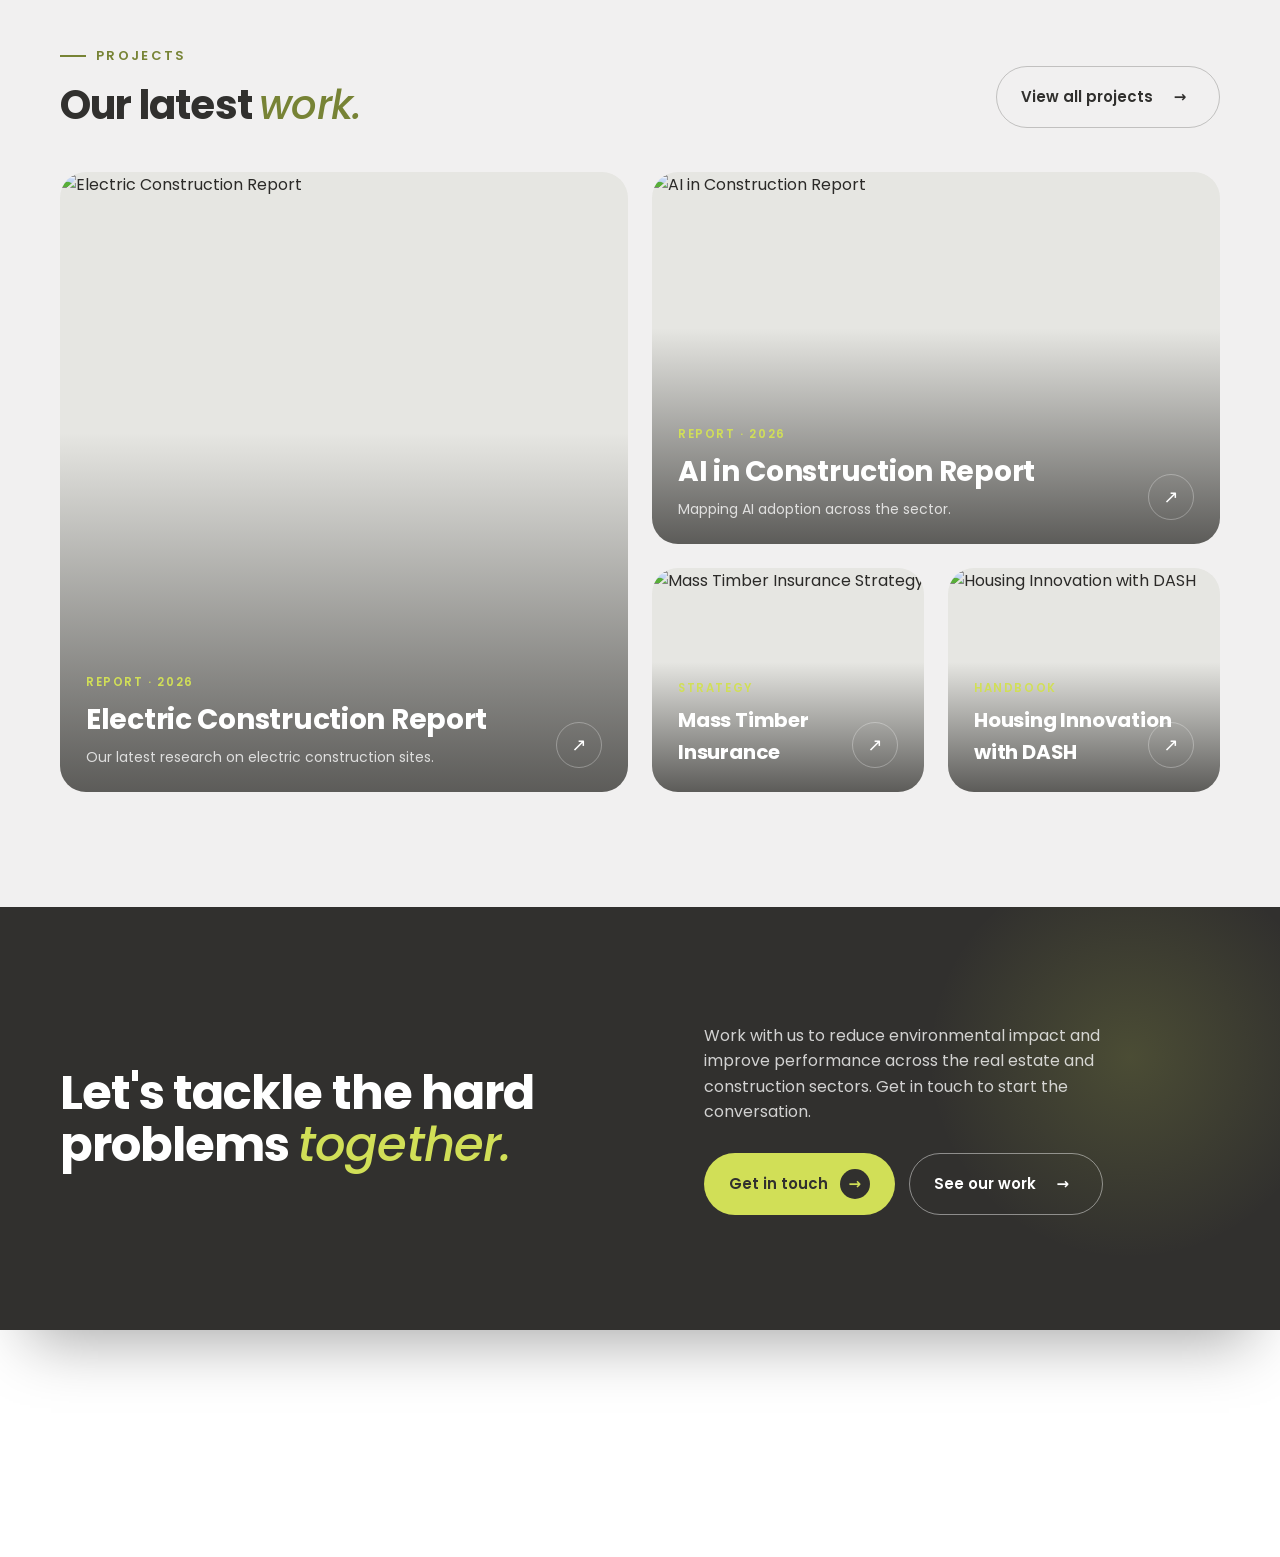
==== commit 3310b032: "Remove parallax from Who We Are images, keep hover zoom only Removed parallax-img class from 3 prefa" ====
--- a/index.html
+++ b/index.html
@@ -101,7 +101,7 @@
 
       <div class="prefab-grid reveal" id="prefab">
         <div class="prefab-main img-ph">
-          <img id="prefab-main-img" class="parallax-img" src="https://images.unsplash.com/photo-1600566753190-17f0baa2a6c3?w=1200&q=80" alt="Prefab modular build in progress" />
+          <img id="prefab-main-img" src="https://images.unsplash.com/photo-1600566753190-17f0baa2a6c3?w=1200&q=80" alt="Prefab modular build in progress" />
           <div class="pf-overlay"></div>
           <div class="pf-content">
             <div class="pf-tag">Research tool</div>
@@ -111,12 +111,12 @@
         </div>
         <div class="prefab-side">
           <div class="prefab-card img-ph">
-            <img id="prefab-side-1" class="parallax-img" src="https://images.unsplash.com/photo-1541888946425-d81bb19240f5?w=900&q=80" alt="Prefab modular building" />
+            <img id="prefab-side-1" src="https://images.unsplash.com/photo-1541888946425-d81bb19240f5?w=900&q=80" alt="Prefab modular building" />
             <div class="pc-overlay"></div>
             <div class="pc-label"><span>Analysis</span>Scale &amp; growth potential</div>
           </div>
           <div class="prefab-card img-ph">
-            <img id="prefab-side-2" class="parallax-img" src="https://images.unsplash.com/photo-1477959858617-67f85cf4f1df?w=900&q=80" alt="Map data facility" />
+            <img id="prefab-side-2" src="https://images.unsplash.com/photo-1477959858617-67f85cf4f1df?w=900&q=80" alt="Map data facility" />
             <div class="pc-overlay"></div>
             <div class="pc-label"><span>Mapping</span>Companies &amp; locations</div>
           </div>
--- a/styles.css
+++ b/styles.css
@@ -324,15 +324,19 @@
   overflow: hidden;
   min-height: 460px;
 }
-.prefab-main > img.parallax-img,
-.prefab-card > img.parallax-img {
+.prefab-main > img,
+.prefab-card > img {
   position: absolute;
-  inset: -20% 0;
+  inset: 0;
   width: 100%;
-  height: 140%;
+  height: 100%;
   object-fit: cover;
   will-change: transform;
   transition: transform 0.5s ease;
+}
+.prefab-main:hover > img,
+.prefab-card:hover > img {
+  transform: scale(1.15);
 }
 
 .prefab-main .pf-overlay {
